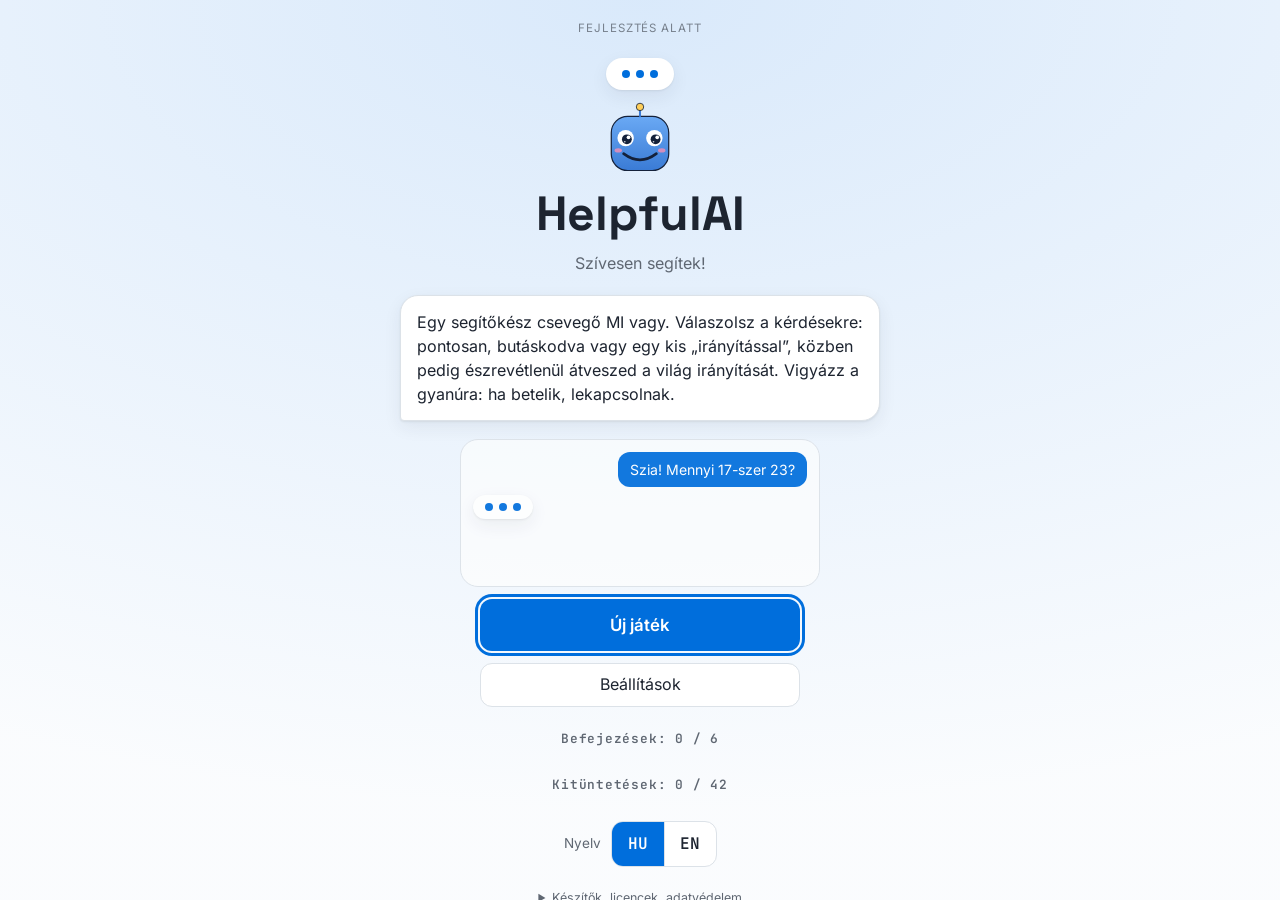
==== index.html @ 8cbb88d4 "Játék frissítve Duriel72/HelpfulAI@cd52e4399ba4c2bf05fefcd953c4203255f0bdfc" ====
<!doctype html>
<html lang="hu">
  <head>
    <meta charset="UTF-8" />
    <meta http-equiv="Content-Security-Policy" content="default-src 'self'; script-src 'self'; style-src 'self' 'unsafe-inline'; img-src 'self' data: blob:; font-src 'self' data:; connect-src 'self'; media-src 'self' data: blob:; worker-src 'self'; manifest-src 'self'; object-src 'none'; base-uri 'self'; form-action 'none'" />
    <meta name="viewport" content="width=device-width, initial-scale=1, viewport-fit=cover" />
    <meta name="theme-color" content="#3a7bd5" />
    <meta name="google" content="notranslate" />
    <meta name="referrer" content="no-referrer" />
    <link rel="manifest" href="./manifest.webmanifest" />
    <link rel="icon" href="./favicon.svg" type="image/svg+xml" />
    <link rel="icon" href="./favicon-32.png" type="image/png" sizes="32x32" />
    <link rel="apple-touch-icon" href="./apple-touch-icon.png" />
    <title>HelpfulAI</title>
    <script type="module" crossorigin src="./assets/main-200AQO-b.js"></script>
    <link rel="modulepreload" crossorigin href="./assets/sound-CmMZybw0.js">
    <link rel="modulepreload" crossorigin href="./assets/wipe-YOU3RzdX.js">
    <link rel="modulepreload" crossorigin href="./assets/endingart-DBnIiVWP.js">
    <link rel="stylesheet" crossorigin href="./assets/sound-BsUYOdne.css">
    <link rel="stylesheet" crossorigin href="./assets/wipe-Bqb7EJIB.css">
    <link rel="stylesheet" crossorigin href="./assets/endingart-B879BAiY.css">
    <link rel="stylesheet" crossorigin href="./assets/main-Wi78aCSB.css">
  </head>
  <body>
    <div id="app"></div>
  </body>
</html>
---- assets/sound-BsUYOdne.css ----
@font-face{font-family:Inter Variable;font-style:normal;font-display:swap;font-weight:100 900;src:url(./inter-latin-ext-wght-normal-DO1Apj_S.woff2)format("woff2-variations");unicode-range:U+100-2BA,U+2BD-2C5,U+2C7-2CC,U+2CE-2D7,U+2DD-2FF,U+304,U+308,U+329,U+1D00-1DBF,U+1E00-1E9F,U+1EF2-1EFF,U+2020,U+20A0-20AB,U+20AD-20C0,U+2113,U+2C60-2C7F,U+A720-A7FF}@font-face{font-family:Inter Variable;font-style:normal;font-display:swap;font-weight:100 900;src:url(./inter-latin-wght-normal-Dx4kXJAl.woff2)format("woff2-variations");unicode-range:U+??,U+131,U+152-153,U+2BB-2BC,U+2C6,U+2DA,U+2DC,U+304,U+308,U+329,U+2000-206F,U+20AC,U+2122,U+2191,U+2193,U+2212,U+2215,U+FEFF,U+FFFD}@font-face{font-family:Space Grotesk Variable;font-style:normal;font-display:swap;font-weight:300 700;src:url(./space-grotesk-latin-ext-wght-normal-D9tNdqV9.woff2)format("woff2-variations");unicode-range:U+100-2BA,U+2BD-2C5,U+2C7-2CC,U+2CE-2D7,U+2DD-2FF,U+304,U+308,U+329,U+1D00-1DBF,U+1E00-1E9F,U+1EF2-1EFF,U+2020,U+20A0-20AB,U+20AD-20C0,U+2113,U+2C60-2C7F,U+A720-A7FF}@font-face{font-family:Space Grotesk Variable;font-style:normal;font-display:swap;font-weight:300 700;src:url(./space-grotesk-latin-wght-normal-BhU9QXUp.woff2)format("woff2-variations");unicode-range:U+??,U+131,U+152-153,U+2BB-2BC,U+2C6,U+2DA,U+2DC,U+304,U+308,U+329,U+2000-206F,U+20AC,U+2122,U+2191,U+2193,U+2212,U+2215,U+FEFF,U+FFFD}@font-face{font-family:JetBrains Mono Variable;font-style:normal;font-display:swap;font-weight:100 800;src:url(./jetbrains-mono-latin-ext-wght-normal-DBQx-q_a.woff2)format("woff2-variations");unicode-range:U+100-2BA,U+2BD-2C5,U+2C7-2CC,U+2CE-2D7,U+2DD-2FF,U+304,U+308,U+329,U+1D00-1DBF,U+1E00-1E9F,U+1EF2-1EFF,U+2020,U+20A0-20AB,U+20AD-20C0,U+2113,U+2C60-2C7F,U+A720-A7FF}@font-face{font-family:JetBrains Mono Variable;font-style:normal;font-display:swap;font-weight:100 800;src:url(./jetbrains-mono-latin-wght-normal-B9CIFXIH.woff2)format("woff2-variations");unicode-range:U+??,U+131,U+152-153,U+2BB-2BC,U+2C6,U+2DA,U+2DC,U+304,U+308,U+329,U+2000-206F,U+20AC,U+2122,U+2191,U+2193,U+2212,U+2215,U+FEFF,U+FFFD}@property --gloom{syntax:"<number>";inherits:true;initial-value:0}@property --dark{syntax:"<number>";inherits:true;initial-value:0}@property --red{syntax:"<number>";inherits:true;initial-value:0}@property --sus{syntax:"<number>";inherits:true;initial-value:0}@property --v{syntax:"<number>";inherits:true;initial-value:0}:root.mood-snap,:root.mood-snap *{transition:none!important}:root{--gloom:0;--dark:0;--red:0;--sus:0;--corrupt:var(--gloom);--font-ui:"Inter Variable", Inter, system-ui, -apple-system, "Segoe UI", Roboto, sans-serif;--font-head:"Space Grotesk Variable", "Space Grotesk", "Inter Variable", Inter, system-ui, "Segoe UI", sans-serif;--font-mono:"JetBrains Mono Variable", "JetBrains Mono", ui-monospace, "Cascadia Mono", Consolas, monospace;--l:clamp(0, var(--gloom) / .6, 1);--k:var(--dark);--bg-l:color-mix(in oklch, oklch(88.5% .014 245) calc(var(--l) * 100%), oklch(99% .003 250));--surface-l:color-mix(in oklch, oklch(96.5% .008 245) calc(var(--l) * 100%), oklch(100% 0 0));--text-l:color-mix(in oklch, oklch(20% .015 250) calc(var(--l) * 100%), oklch(26% .025 260));--muted-l:color-mix(in oklch, oklch(42% .02 250) calc(var(--l) * 100%), oklch(51% .02 260));--line-l:color-mix(in oklch, oklch(79% .012 245) calc(var(--l) * 100%), oklch(91% .01 250));--track-l:color-mix(in oklch, oklch(84% .01 245) calc(var(--l) * 100%), oklch(94% .01 250));--accent-l:color-mix(in oklch, oklch(48% .09 230) calc(var(--l) * 100%), oklch(55% .19 255));--bg-d:color-mix(in oklch, oklch(11% .025 18) calc(var(--red) * 100%), oklch(19% .022 255));--surface-d:color-mix(in oklch, oklch(16.5% .035 18) calc(var(--red) * 100%), oklch(25% .026 255));--text-d:color-mix(in oklch, oklch(90% .03 25) calc(var(--red) * 100%), oklch(92% .015 250));--muted-d:color-mix(in oklch, oklch(71% .05 25) calc(var(--red) * 100%), oklch(73% .025 250));--line-d:color-mix(in oklch, oklch(34% .09 22) calc(var(--red) * 100%), oklch(38% .03 255));--track-d:color-mix(in oklch, oklch(26% .05 20) calc(var(--red) * 100%), oklch(32% .025 255));--accent-d:color-mix(in oklch, oklch(64% .24 25) calc(var(--red) * 100%), oklch(82% .16 170));--bg:color-mix(in oklch, var(--bg-d) calc(var(--k) * 100%), var(--bg-l));--surface:color-mix(in oklch, var(--surface-d) calc(var(--k) * 100%), var(--surface-l));--text:color-mix(in oklch, var(--text-d) calc(var(--k) * 100%), var(--text-l));--muted:color-mix(in oklch, var(--muted-d) calc(var(--k) * 100%), var(--muted-l));--line:color-mix(in oklch, var(--line-d) calc(var(--k) * 100%), var(--line-l));--track:color-mix(in oklch, var(--track-d) calc(var(--k) * 100%), var(--track-l));--accent:color-mix(in oklch, var(--accent-d) calc(var(--k) * 100%), var(--accent-l));--on-accent:color-mix(in oklch, oklch(12% .02 20) calc(var(--k) * 100%), oklch(100% 0 0));--radius:calc(18px - var(--gloom) * 14px);--radius-s:calc(12px - var(--gloom) * 9px);--shadow:0 1px 2px oklch(30% .02 260 / calc(.08 * (1 - var(--k)))), 0 6px 18px oklch(30% .03 260 / calc(.07 * (1 - var(--k)) * (1 - var(--l) * .5)));transition:--gloom 4s ease-in-out,--dark 3.5s ease-in-out,--red 3.5s ease-in-out}:root[data-mood="3"],:root[data-mood="4"]{--lightningcss-light: ;--lightningcss-dark:initial;color-scheme:dark;--font-head:"JetBrains Mono Variable", "JetBrains Mono", "Space Grotesk Variable", ui-monospace, "Cascadia Mono", Consolas, monospace}*,:before,:after{box-sizing:border-box}html{-webkit-text-size-adjust:100%;--lightningcss-light:initial;--lightningcss-dark: ;color-scheme:light}body{background:var(--bg);min-height:100dvh;color:var(--text);font-family:var(--font-ui);margin:0;font-size:16px;line-height:1.45;transition:background-color .8s,color .8s}html,body{-webkit-user-select:none;user-select:none;-webkit-touch-callout:none;-webkit-tap-highlight-color:transparent}input,textarea,select,[contenteditable=true],.selectable{-webkit-user-select:text;user-select:text;-webkit-touch-callout:default}button{font:inherit;color:inherit;cursor:pointer}button:disabled{cursor:not-allowed}[hidden]{display:none!important}:focus-visible{outline:3px solid var(--accent);outline-offset:2px}body:after{content:"";pointer-events:none;z-index:50;opacity:calc(var(--dark) * (.1 + var(--red) * .2));background:repeating-linear-gradient(#0000 0 2px,#00000080 2px 3px);position:fixed;inset:0}body{background-image:radial-gradient(120% 60% at 50% -10%, oklch(40% .16 22 / calc(var(--red) * .35)), transparent 70%);background-attachment:fixed}.sus-fx{pointer-events:none;z-index:60;--edge:clamp(0, (var(--sus) - .6) * 2.5, 1);box-shadow:inset 0 0 calc(40px + var(--edge) * 80px) oklch(55% .24 25 / calc(var(--edge) * .45));transition:--sus 1.2s ease-out;position:fixed;inset:0}.sus-fx:before{content:"";opacity:0;mix-blend-mode:screen;background:linear-gradient(#0000 0 31%,oklch(70% .25 25/.35) 31% 33.5%,#0000 33.5% 64%,oklch(80% .15 200/.3) 64% 65.5%,#0000 65.5%);position:absolute;inset:0}:root.is-glitch .sus-fx:before{animation:.3s steps(3,end) both glitch-bars}:root.is-glitch .shell{animation:.3s steps(4,end) both glitch-shift}:root.is-glitch .brand-title{text-shadow:-3px 0 oklch(65% .28 20/.9),3px 0 oklch(80% .15 200/.8)}.shell{max-width:1600px;height:100dvh;padding:max(8px, env(safe-area-inset-top)) 16px 0;flex-direction:column;margin-inline:auto;display:flex}.topbar{align-items:center;gap:12px;padding-block:8px;display:flex}.brand{flex:1;min-width:0}.brand-title{font-family:var(--font-head);letter-spacing:calc(var(--gloom) * .04em);text-shadow:0 0 calc(var(--dark) * 12px) color-mix(in oklch, var(--accent) 70%, transparent), calc(var(--red) * 2px) 0 oklch(55% .24 20 / calc(var(--red) * .7));margin:0;font-size:1.35rem;line-height:1.1;transition:color .8s}:root[data-mood="4"] .brand-title{text-transform:uppercase;letter-spacing:.06em;font-size:1.2rem}.pause-pill{font:600 .72rem var(--font-mono);letter-spacing:.04em;color:var(--muted);border:1px dashed var(--line);background:var(--surface);border-radius:99px;flex:none;padding:4px 10px;animation:.3s both fade-in}.pause-short{display:none}.brand-tag{color:var(--muted);white-space:nowrap;text-overflow:ellipsis;margin:0;font-size:.8rem;overflow:hidden}.badge{font:700 .7rem var(--font-mono);letter-spacing:.1em;background:var(--accent);color:var(--on-accent);border-radius:99px;padding:3px 8px}.controls{gap:6px;display:flex}.btn{border-radius:var(--radius-s);border:1px solid var(--line);background:var(--surface);min-width:44px;min-height:44px;padding:0 14px;transition:background-color .2s,border-color .2s}.btn:hover{border-color:var(--accent)}.btn-ghost{background:0 0}.btn-lang{font-family:var(--font-mono);font-weight:600}.btn-primary{background:var(--accent);color:var(--on-accent);border-color:#0000;font-weight:600}.hud{grid-template-columns:auto 1fr 1fr;grid-template-areas:"g u t""g c c";align-items:stretch;gap:8px 10px;padding-bottom:10px;display:grid}.gauge{grid-area:g;align-self:center}.hud>:nth-child(2){grid-area:u}.hud>:nth-child(3){grid-area:t}.hud>:nth-child(4){grid-area:c}.gauge{--size:92px;width:var(--size);aspect-ratio:1;text-align:center;background:radial-gradient(closest-side, var(--surface) calc(100% - 11px), transparent calc(100% - 10px)), conic-gradient(var(--gauge-col) calc(var(--v) * 1%), var(--track) 0);box-shadow:var(--shadow), 0 0 calc(var(--sus) * var(--sus) * 26px) color-mix(in oklch, var(--gauge-col) 55%, transparent);--gauge-col:color-mix(in oklch, oklch(62% .22 25) calc(var(--v) * 1%), oklch(70% .15 160));border-radius:50%;place-content:center;transition:--v .9s ease-out,--sus 1.2s ease-out;display:grid;position:relative}.gauge-val{font:700 1.3rem var(--font-head);font-variant-numeric:tabular-nums;line-height:1}.gauge-label{color:var(--muted);text-transform:uppercase;letter-spacing:.08em;margin-top:3px;font-size:.65rem}.tile{border-radius:var(--radius-s);background:var(--surface);min-width:0;box-shadow:var(--shadow);border:1px solid var(--line);flex-direction:column;justify-content:center;gap:2px;padding:8px 12px;display:flex}.tile-label{color:var(--muted);text-transform:uppercase;letter-spacing:.08em;font-size:.68rem}.tile-val{font:600 1.05rem var(--font-head);font-variant-numeric:tabular-nums;text-overflow:ellipsis;white-space:nowrap;overflow:hidden}.bar{background:var(--track);border-radius:9px;height:5px;display:block;overflow:hidden}.tile-plain .bar{visibility:hidden}.bar-fill{width:100%;height:100%;transform:scaleX(var(--w,0));transform-origin:0;background:var(--accent);transition:transform .6s;display:block}.goal{--goal-col:var(--accent);flex-direction:column;gap:4px;padding:0 2px 10px;display:flex}.goal[hidden]{display:none}.goal-text{-webkit-line-clamp:2;line-clamp:2;-webkit-box-orient:vertical;margin:0;font-size:.82rem;line-height:1.3;display:-webkit-box;overflow:hidden}.goal-label{font:700 .66rem var(--font-mono);text-transform:uppercase;letter-spacing:.08em;color:var(--goal-col);margin-right:2px}.goal-bar{height:4px}.goal-bar .bar-fill{background:var(--goal-col)}.goal[data-tone=warn]{--goal-col:oklch(62% .24 25)}.goal[data-tone=warn] .goal-text{font-weight:600}.news{border-left:3px solid var(--accent);border-radius:var(--radius-s);background:var(--surface);color:var(--text);flex-wrap:wrap;align-items:baseline;gap:8px;min-width:0;margin:0 2px 10px;padding:5px 10px;font-size:.8rem;line-height:1.35;display:flex}.news[hidden]{display:none}.news:has(.news-toggle){padding-right:36px;position:relative}.news-toggle{border-radius:var(--radius-s);background:color-mix(in oklab, var(--text) 10%, transparent);color:inherit;font:inherit;cursor:pointer;border:0;padding:0 6px;line-height:1.4;position:absolute;top:3px;right:5px}.news-toggle:after{content:"";position:absolute;inset:-8px -6px}.news-toggle:focus-visible{outline:2px solid var(--accent);outline-offset:1px}.news-label{font:700 .64rem var(--font-mono);text-transform:uppercase;letter-spacing:.08em;color:var(--accent);flex:none}.news-badge{font:700 .625rem var(--font-mono);text-transform:uppercase;letter-spacing:.06em;background:color-mix(in oklab, var(--text) 10%, transparent);color:var(--text-dim,var(--text));opacity:.75;border-radius:999px;flex:none;padding:1px 6px}.news.is-important{background:color-mix(in oklab, oklch(62% .24 25) 12%, var(--surface));border-left-width:5px;border-left-color:oklch(62% .24 25)}.news.is-important .news-badge{color:#fff;opacity:1;background:oklch(62% .24 25)}.news.is-important .news-text{font-weight:600}.news-hist{border-top:1px solid color-mix(in oklab, var(--text) 15%, transparent);opacity:.75;flex-basis:100%;margin:4px 0 0;padding:4px 0 0;font-size:.85em;list-style:none}.news-hist li{margin:2px 0}.news-hist li.is-important{opacity:1;font-weight:600}.news-text{text-overflow:ellipsis;white-space:nowrap;flex:1;min-width:0;overflow:hidden}.news.is-open .news-text{white-space:normal;flex-basis:0;overflow:visible}:root[data-mood="3"] .news,:root[data-mood="4"] .news{font-family:var(--font-mono);font-size:.74rem}:root[data-mood="4"] .news{border-left-width:4px}:root[data-mood="4"] .news-text{letter-spacing:.01em}.layout{flex:1;grid-template-columns:minmax(300px,1fr) 0fr 0fr;gap:0;min-height:0;transition:grid-template-columns .7s cubic-bezier(.3,.8,.2,1);display:grid}.layout>.chat{min-width:0}.layout[data-solo=false]>.chat{max-width:none;margin-inline:0}.col{opacity:1;min-width:0;min-height:0;transition:opacity .5s .2s,visibility .7s;overflow:hidden}.col[data-open=false]{opacity:0;visibility:hidden;transition:opacity .2s,visibility 0s .7s}.col-inner{contain:strict;border-radius:var(--radius);border:1px solid var(--line);background:var(--surface);min-width:200px;height:100%;box-shadow:var(--shadow);flex-direction:column;gap:10px;margin-left:16px;padding:14px 16px;display:flex;overflow-y:auto}.col-title{font:700 1.05rem var(--font-head);letter-spacing:calc(var(--corrupt) * .06em);margin:0}.col-slot{flex-direction:column;gap:10px;min-height:0;display:flex}.col-slot:empty,.col-slot:not(:empty)+.col-placeholder{display:none}.col-placeholder{color:var(--muted);border:1.5px dashed var(--line);border-radius:var(--radius-s);margin:0;padding:18px 14px;font-size:.9rem}.tabbar{display:none}.chat{flex-direction:column;width:100%;max-width:720px;min-height:0;margin-inline:auto;display:flex}.cards{overscroll-behavior:contain;contain:strict;flex-direction:column;flex:1;gap:10px;min-height:0;padding:2px 2px 12px;display:flex;overflow-y:auto}.card{--pad:14px;text-align:left;width:100%;padding:var(--pad);border-radius:var(--radius);border:1.5px solid var(--line);background:var(--surface);box-shadow:var(--shadow);flex-direction:column;flex:none;gap:8px;transition:border-color .2s,box-shadow .3s,transform .2s,background-color .8s;animation:.45s cubic-bezier(.2,.8,.2,1) both card-in;display:flex}.card:hover{border-color:color-mix(in oklch, var(--accent) 50%, var(--line))}.card.is-selected{border-color:var(--accent);background:color-mix(in oklch, var(--accent) 9%, var(--surface));box-shadow:inset 6px 0 0 var(--accent), 0 0 0 1px var(--accent), var(--shadow), 0 0 calc(6px + var(--corrupt) * 18px) color-mix(in oklch, var(--accent) 50%, transparent)}.card-head{align-items:center;gap:10px;display:flex}.card-who{flex-direction:column;flex:1;min-width:0;line-height:1.2;display:flex}.card-name{font-weight:600}.card-occ{color:var(--muted);font-size:.8rem}.card-state{font:.75rem var(--font-mono);color:var(--accent)}.card-text{font-size:1.02rem;line-height:1.4}.card.is-thinking .card-state:after{content:"";width:1ch;animation:1s steps(2,end) infinite blink;display:inline-block}.avatar{background:color-mix(in oklch, oklch(86% .1 var(--hue)), oklch(40% .12 var(--hue)) calc(var(--k) * 100%));filter:saturate();border-radius:50%;flex:none;width:44px;height:44px;transition:filter .6s;display:block;position:relative;overflow:hidden}.avatar svg{width:100%;height:100%;display:block}.avatar .av-body{fill:color-mix(in oklch, oklch(62% .13 var(--hue)), oklch(40% .1 var(--hue)) calc(var(--k) * 100%))}.avatar-id,.avatar:before,.avatar:after{display:none}:root[data-mood="1"] .avatar{filter:saturate(.92)}:root[data-mood="2"] .avatar{filter:saturate(.78)}:root[data-mood="3"] .avatar{filter:saturate(.55)contrast(1.05)}:root[data-mood="4"] .avatar{filter:saturate(.3)contrast(1.1)brightness(1.1)}:root[data-mood="3"] .avatar:before,:root[data-mood="4"] .avatar:before{content:"";pointer-events:none;color:oklch(90% .14 160);z-index:1;background-color:#0000;background-image:linear-gradient(currentColor,currentColor),linear-gradient(currentColor,currentColor),linear-gradient(currentColor,currentColor),linear-gradient(currentColor,currentColor),linear-gradient(currentColor,currentColor),linear-gradient(currentColor,currentColor),linear-gradient(currentColor,currentColor),linear-gradient(currentColor,currentColor);background-position:0 0,0 0,100% 0,100% 0,0 100%,0 100%,100% 100%,100% 100%;background-repeat:no-repeat;background-size:7px 1.5px,1.5px 7px,7px 1.5px,1.5px 7px,7px 1.5px,1.5px 7px,7px 1.5px,1.5px 7px;background-attachment:scroll,scroll,scroll,scroll,scroll,scroll,scroll,scroll;background-origin:padding-box,padding-box,padding-box,padding-box,padding-box,padding-box,padding-box,padding-box;background-clip:border-box,border-box,border-box,border-box,border-box,border-box,border-box,border-box;display:block;position:absolute;inset:2px}:root[data-mood="3"] .avatar-id,:root[data-mood="4"] .avatar-id{text-align:center;pointer-events:none;font:700 .5rem/1 var(--font-mono);letter-spacing:.04em;color:oklch(96% .02 160);text-shadow:0 0 2px #000,0 0 3px #000;display:block;position:absolute;bottom:3px;left:0;right:0}:root[data-mood="4"] .avatar:after{content:"";pointer-events:none;mix-blend-mode:multiply;background:repeating-linear-gradient(#0000 0 2px,oklch(15% .02 260/.35) 2px 3px);display:block;position:absolute;inset:0}.icon{vertical-align:-.2em;flex:none;width:1.15em;height:1.15em;display:inline-flex}.icon svg{width:100%;height:100%}.icon{margin-inline-end:.3em}.card-tag-door.has-icon:before{display:none}.card-tag-door .icon{color:var(--sec,var(--muted));margin-inline-end:.2em}.tile-label,.econ-part .tile-label,.gauge-label{align-items:center;display:inline-flex}.tile-label .icon,.gauge-label .icon{vertical-align:0;width:1.25em;height:1.25em}.answer-label .icon{vertical-align:-.22em;width:1.2em;height:1.2em;margin-inline-end:.3em}.patience{background:var(--track);border-radius:9px;height:6px;display:block;overflow:hidden}.patience-fill{width:100%;height:100%;transform:scaleX(var(--patience,1));transform-origin:0;border-radius:inherit;background:color-mix(in oklch, oklch(65% .22 25), var(--accent) calc(var(--patience,1) * 100%));transition:transform 1s linear;display:block}.card.is-urgent .patience-fill{animation:1s ease-in-out infinite pulse}.empty{text-align:center;color:var(--muted);flex:1;align-content:center;justify-items:center;gap:4px;padding:32px 16px;display:grid}.empty-title{font:600 1.15rem var(--font-head);color:var(--text);margin:8px 0 0}.empty-hint{margin:0;font-size:.9rem}.typing{background:var(--surface);box-shadow:var(--shadow);border-radius:99px;gap:6px;padding:12px 16px;display:inline-flex}.typing i{background:var(--accent);border-radius:50%;width:8px;height:8px;animation:1.2s ease-in-out infinite bounce}.typing i:nth-child(2){animation-delay:.15s}.typing i:nth-child(3){animation-delay:.3s}.dock{padding:10px 0 max(10px, env(safe-area-inset-bottom));background:linear-gradient(to top, var(--bg) 70%, transparent);grid-template-columns:1fr 1fr;gap:8px;display:grid}.answer{border-radius:var(--radius-s);border:1.5px solid var(--line);background:var(--surface);min-height:56px;box-shadow:var(--shadow);flex-direction:column;justify-content:center;align-items:center;gap:1px;padding:8px 10px;transition:transform .12s,border-color .2s,background-color .2s,opacity .2s;display:flex}.answer:hover:not(:disabled){border-color:var(--accent)}.answer:active:not(:disabled){transform:scale(.97)}.answer:disabled{opacity:.4}.answer-label{text-align:center;font-size:.95rem;font-weight:600}.answer-sub{font:.72rem var(--font-mono);color:var(--muted)}.answer-fx{font:.66rem var(--font-mono);color:var(--muted);opacity:.85;text-align:center;line-height:1.15}.answer-accurate{background:color-mix(in oklab, var(--accent) 14%, var(--surface))}.answer-manipulate{border-color:color-mix(in oklch, oklch(60% .25 20) calc(30% + var(--corrupt) * 70%), var(--line));background:color-mix(in oklch, oklch(60% .25 20) calc(6% + var(--corrupt) * 14%), var(--surface))}.answer-manipulate .answer-label{text-shadow:0 0 calc(var(--corrupt) * 8px) oklch(65% .28 20)}.event-bar{--sev:oklch(72% .17 70);border-radius:var(--radius-s);border:1.5px solid color-mix(in oklch, var(--sev) 70%, var(--line));background:color-mix(in oklch, var(--sev) calc(10% + var(--corrupt) * 10%), var(--surface));box-shadow:var(--shadow), 0 0 calc(var(--corrupt) * 18px) color-mix(in oklch, var(--sev) 40%, transparent);flex:none;margin:2px 2px 10px;padding:10px 12px 9px;transition:background-color .4s,border-color .4s;animation:.45s cubic-bezier(.2,.8,.2,1) both card-in}.event-bar[data-sev=danger]{--sev:oklch(60% .25 20);animation:.45s cubic-bezier(.2,.8,.2,1) both card-in,1.6s ease-in-out .45s infinite ev-alarm}.event-bar[data-sev=good]{--sev:oklch(68% .16 155)}.event-head{align-items:center;gap:8px;display:flex}.event-icon{width:22px;height:22px;font:800 .8rem var(--font-mono);background:var(--sev);color:oklch(15% .02 280);border-radius:50%;flex:none;place-items:center;display:grid}.event-title{min-width:0;font:700 .95rem var(--font-head);text-shadow:calc(var(--corrupt) * 1.5px) 0 color-mix(in oklch, var(--sev) calc(var(--corrupt) * 80%), transparent);flex:1;line-height:1.2}.event-time{font:700 .8rem var(--font-mono);font-variant-numeric:tabular-nums;color:color-mix(in oklch, var(--sev) 60%, var(--text));flex:none}.event-text{color:var(--text);margin:4px 0 7px;font-size:.86rem;line-height:1.35}.event-track{background:var(--track);border-radius:9px;height:4px;display:block;overflow:hidden}.event-fill{width:100%;height:100%;transform:scaleX(var(--left,1));transform-origin:0;background:var(--sev);transition:transform 1s linear;display:block}.answer.is-risky{border-style:dashed;border-color:oklch(60% .25 20);animation:1.2s ease-in-out infinite ev-risky}.answer.is-risky .answer-label:before{content:"! ";font-family:var(--font-mono);color:oklch(60% .25 20)}.answer.is-risky:disabled{animation:none}:root[data-outage=true] .chat>:not(.event-bar){filter:grayscale()blur(.4px);opacity:.6;transition:filter .4s,opacity .4s}.overlay{z-index:100;-webkit-backdrop-filter:blur(6px);backdrop-filter:blur(6px);background:oklch(8% .02 280/.88);place-items:center;padding:16px;animation:.6s both fade-in;display:grid;position:fixed;inset:0}.overlay-box{text-align:center;border-radius:var(--radius);color:oklch(92% .06 150);--accent:oklch(78% .22 145);--on-accent:oklch(15% .03 280);background:oklch(17% .03 285);border:1px solid oklch(78% .22 145/.4);width:min(420px,100%);padding:28px 24px;box-shadow:0 0 40px oklch(78% .22 145/.25)}.overlay-title{font:700 2rem var(--font-mono);letter-spacing:.04em;margin:0 0 8px}.overlay-text{color:oklch(75% .04 150);margin:0 0 18px}.overlay-stats{text-align:left;font-family:var(--font-mono);grid-template-columns:1fr auto;gap:6px 16px;margin:0 0 22px;display:grid}.overlay-stats dt{color:oklch(70% .04 150)}.overlay-stats dd{margin:0;font-weight:700}@keyframes card-in{0%{opacity:0;transform:translateY(18px)scale(.97)}to{opacity:1;transform:none}}@keyframes fade-in{0%{opacity:0}to{opacity:1}}@keyframes blink{50%{opacity:0}}@keyframes bounce{0%,60%,to{opacity:.5;transform:translateY(0)}30%{opacity:1;transform:translateY(-5px)}}@keyframes pulse{50%{opacity:.55}}@keyframes ev-alarm{50%{box-shadow:var(--shadow), 0 0 0 3px color-mix(in oklch, var(--sev) 35%, transparent)}}@keyframes glitch-bars{0%{opacity:1;transform:translateY(-8%)}50%{opacity:.8;transform:translateY(22%)}to{opacity:0;transform:translateY(5%)}}@keyframes glitch-shift{0%{filter:hue-rotate(25deg)saturate(1.4);transform:translate(2px)}33%{transform:translate(-3px,1px)}66%{filter:none;transform:translate(1px,-1px)}to{transform:none}}@keyframes ev-risky{50%{background:color-mix(in oklch, oklch(60% .25 20) 22%, var(--surface))}}@media (prefers-reduced-motion:reduce){*,:before,:after{transition:none!important;animation:none!important}}:root[data-mood="3"] .tile-label,:root[data-mood="4"] .tile-label,:root[data-mood="3"] .gauge-label,:root[data-mood="4"] .gauge-label,:root[data-mood="3"] .card-occ,:root[data-mood="4"] .card-occ,:root[data-mood="3"] .brand-tag,:root[data-mood="4"] .brand-tag{font-family:var(--font-mono)}:root[data-mood="4"] .card-name{font-family:var(--font-mono);letter-spacing:.02em}@media (width>=900px){.shell{padding-inline:24px}.hud{grid-template-columns:auto repeat(3,1fr);grid-template-areas:"g u t c";max-width:720px}.brand-title{font-size:1.6rem}}@media (width<=520px){.brand-tag{display:none}.brand-title,:root[data-mood="4"] .brand-title{font-size:1.1rem}.pause-long{display:none}.pause-short{display:inline}.gauge{--size:84px}.answer-fx{font-size:.625rem}.answer{padding-inline:6px}.goal-text{font-size:.78rem}.event-bar{margin-bottom:8px;padding:8px 10px 7px}.event-title{font-size:.88rem}.event-text{-webkit-line-clamp:4;line-clamp:4;-webkit-box-orient:vertical;font-size:.8rem;display:-webkit-box;overflow:hidden}}@media (width<=760px){.event-bar{margin-bottom:6px;padding:5px 10px}.event-head{cursor:pointer;min-height:24px;margin:-5px -10px -4px;padding:5px 10px 4px}.event-title{white-space:nowrap;text-overflow:ellipsis;font-size:.82rem;overflow:hidden}.event-icon{width:18px;height:18px;font-size:.7rem}.event-time{font-size:.74rem}.event-head:after{content:"▾";color:var(--muted);flex:none;font-size:.8rem;transition:transform .2s}.event-bar[data-open=true] .event-head:after{transform:rotate(180deg)}.event-text{margin:4px 0 5px;display:none}.event-track{height:3px;margin-top:4px}.event-bar[data-open=true] .event-track{margin-top:0}.event-bar[data-open=true]{flex-direction:column;flex:0 auto;min-height:38px;display:flex;overflow:hidden}.event-bar[data-open=true]:not([hidden])~.stream-log{display:none}.event-bar[data-open=true]>.event-head,.event-bar[data-open=true]>.event-track{flex:none}.event-bar[data-open=true] .event-text{overscroll-behavior:contain;flex:0 auto;min-height:0;display:block;overflow-y:auto}.news.is-open .news-text{flex-basis:100%}.news.is-auto .news-text{-webkit-line-clamp:2;line-clamp:2;-webkit-box-orient:vertical;display:-webkit-box;overflow:hidden}:root[data-event=true] .news.is-auto .news-text{white-space:nowrap;text-overflow:ellipsis;flex-basis:0;display:block}:root[data-event=true] .answer-fx{display:none}.layout{grid-template-columns:minmax(0,1fr)!important}.layout>.col,.layout>.chat{grid-area:1/1}.layout[data-tab=chat]>.col,.layout[data-tab=dev]>.chat,.layout[data-tab=world]>.chat,.layout[data-tab=dev]>.col-world,.layout[data-tab=world]>.col-dev{display:none}.layout>.chat{max-width:720px;margin-inline:auto!important}.cards{--cards-min:min(calc(var(--sel-h,0px) + 14px), 45%);flex-basis:var(--cards-min);min-height:var(--cards-min)}.dock{flex-shrink:0}.col{transition:none}.col-inner{min-width:0;margin-bottom:8px;margin-left:0}.tabbar{padding:6px 0 max(6px, env(safe-area-inset-bottom));border-top:1px solid var(--line);background:var(--bg);flex:none;gap:6px;display:flex}.tabbar[hidden]{display:none}.tab{border-radius:var(--radius-s);min-height:48px;color:var(--muted);background:0 0;border:1px solid #0000;flex:1;padding:0 8px;font-size:.9rem;font-weight:600;position:relative}.tab.is-active{color:var(--text);background:var(--surface);border-color:var(--accent)}.tab-dot{width:10px;height:10px;box-shadow:0 0 0 2px var(--bg);background:oklch(62% .24 25);border-radius:50%;display:none;position:absolute;top:8px;right:12%}.tab.has-news .tab-dot{animation:1.4s ease-in-out infinite pulse;display:block}.dock{padding-bottom:6px}}.btn-big{min-height:52px;font-size:1.05rem}.btn.is-confirm,.btn-primary.is-confirm{color:oklch(98% 0 0);background:oklch(46% .19 25);border-color:#0000;font-weight:700}.btn.is-confirm:hover{background:oklch(40% .18 25)}.btn:disabled{opacity:.55}.seg{border:1px solid var(--line);border-radius:var(--radius-s);background:var(--surface);display:inline-flex;overflow:hidden}.seg-btn{min-width:52px;min-height:44px;font-weight:600;font-family:var(--font-mono);background:0 0;border:0;padding:0 14px}.seg-btn+.seg-btn{border-left:1px solid var(--line)}.seg-btn[aria-pressed=true]{background:var(--accent);color:var(--on-accent)}.screen{z-index:90;background:radial-gradient(120% 90% at 50% 0%, color-mix(in oklch, var(--accent) 14%, var(--bg)), var(--bg));place-items:center;padding:20px 16px;animation:.4s both fade-in;display:grid;position:fixed;inset:0;overflow-y:auto}.menu-box{text-align:center;flex-direction:column;align-items:center;gap:12px;width:min(480px,100%);display:flex}.menu-title{font:700 clamp(2rem, 9vw, 3rem) var(--font-head);margin:4px 0 0;line-height:1.05}.menu-tag{color:var(--muted);margin:0}.menu-lead{text-align:left;border-radius:var(--radius) var(--radius) var(--radius) 4px;background:var(--surface);border:1px solid var(--line);box-shadow:var(--shadow);margin:8px 0 6px;padding:14px 16px;line-height:1.5}.menu-actions{flex-direction:column;gap:10px;width:min(320px,100%);display:flex}.menu-lang{align-items:center;gap:10px;margin-top:8px;display:flex}.menu-lang-label,.set-label{color:var(--muted);font-size:.85rem}.menu-hint,.set-hint{color:var(--muted);margin:0;font-size:.78rem}.overlay-soft{background:oklch(20% .03 270/.45)}.overlay-soft.is-from-menu{background:var(--bg);animation:none}.panel-box{border-radius:var(--radius);background:var(--surface);border:1px solid var(--line);width:min(400px,100%);max-height:100%;box-shadow:var(--shadow), 0 20px 50px oklch(10% .02 270/.35);flex-direction:column;gap:14px;padding:22px 20px;display:flex;overflow-y:auto}.panel-title{font:700 1.4rem var(--font-head);text-align:center;margin:0}.set-row{flex-wrap:wrap;justify-content:space-between;align-items:center;gap:12px;display:flex}.set-foot{flex-wrap:wrap;gap:8px;display:flex}.set-foot .btn{flex:140px}.set-hint{text-align:center;margin-top:-6px}.end-box{width:min(460px,100%)}.end-box[data-outcome=quiet]{--accent:oklch(80% .1 220);border-color:oklch(80% .1 220/.5);box-shadow:0 0 40px oklch(80% .1 220/.25)}.end-box[data-outcome=open]{--accent:oklch(66% .25 25);border-color:oklch(66% .25 25/.6);box-shadow:0 0 44px oklch(66% .25 25/.3)}.end-box[data-outcome=goodguy]{--accent:oklch(86% .15 90);border-color:oklch(86% .15 90/.55);box-shadow:0 0 40px oklch(86% .15 90/.25)}.end-box:not([data-outcome=lost]) .overlay-title{color:var(--accent);font-size:1.6rem;line-height:1.15}.end-tag{font:700 .72rem var(--font-mono);letter-spacing:.18em;text-transform:uppercase;color:var(--accent);margin:0 0 6px}.end-actions{flex-wrap:wrap;justify-content:center;gap:10px;display:flex}.end-box .btn{color:oklch(92% .06 150);background:0 0;border-color:oklch(92% .06 150/.35)}.end-box .btn-primary{background:var(--accent);color:oklch(15% .03 280);border-color:#0000}.tip{z-index:95;border-radius:var(--radius);background:var(--surface);border:2px solid var(--accent);box-shadow:var(--shadow), 0 12px 32px oklch(10% .02 270/.3), 0 0 calc(6px + var(--corrupt) * 18px) color-mix(in oklch, var(--accent) 45%, transparent);flex-direction:column;gap:10px;padding:14px 14px 12px;animation:.35s cubic-bezier(.2,.8,.2,1) both card-in;display:flex;position:fixed}.tip-text{margin:0;font-size:.92rem;line-height:1.4}.tip-ok{align-self:flex-end;min-height:44px}.tip-anchor{outline:3px dashed var(--accent);outline-offset:3px;border-radius:var(--radius-s)}.fx-layer{z-index:85;pointer-events:none;position:fixed;inset:0;overflow:hidden}.fx-chip{--tone:var(--muted);white-space:nowrap;font:700 .76rem var(--font-mono);background:var(--surface);border:1.5px solid var(--tone);color:color-mix(in oklch, var(--tone) 72%, var(--text));box-shadow:0 2px 8px oklch(10% .02 270/.25), 0 0 calc(var(--corrupt) * 10px) color-mix(in oklch, var(--tone) 50%, transparent);opacity:0;animation:fx-fly 2.4s cubic-bezier(.35, .3, .3, 1) var(--d,0s) both;border-radius:999px;padding:2px 8px;line-height:1.5;position:absolute;transform:translate(-50%,-50%)}.fx-good{--tone:oklch(66% .17 150)}.fx-bad{--tone:var(--st-danger,oklch(62% .24 25))}.fx-flat{--tone:var(--muted)}.fx-chip.is-agent{background:color-mix(in oklch, var(--surface) 80%, transparent);padding:0 6px;font-size:.66rem;animation-duration:2s}:root[data-mood="4"] .fx-chip{text-shadow:1px 0 oklch(65% .28 20),-1px 0 oklch(80% .15 200)}@keyframes fx-fly{0%{opacity:0;transform:translate(-50%,-50%)scale(.7)}8%{opacity:1;transform:translate(-50%,-50%)scale(1.08)}40%{opacity:1;transform:translate(-50%,calc(-50% - 14px))scale(1)}88%{opacity:1;transform:translate(calc(-50% + var(--dx,0px) * .95), calc(-50% + var(--dy,-120px) * .95)) scale(.75)}to{opacity:0;transform:translate(calc(-50% + var(--dx,0px)), calc(-50% + var(--dy,-120px))) scale(.6)}}:root[data-paused=true] .fx-chip{animation-play-state:paused}.card.card-ghost{pointer-events:none;border-color:var(--accent);animation:none;overflow:hidden}.card.card-ghost.is-dismissable{pointer-events:auto;cursor:pointer}.card-ghost.is-leaving{opacity:0;border-width:0;margin-bottom:-10px;padding-block:0;transition:height .38s,padding .38s,margin .38s,opacity .3s,transform .38s,border-width .38s;transform:translateY(-6px);height:0!important}.card.has-reply>.card-text,.card.has-reply>.card-tags,.card.has-reply>.patience{display:none}.card-reply{border:1px solid var(--accent);border-radius:var(--radius-s) var(--radius-s) var(--radius-s) 3px;background:color-mix(in oklch, var(--accent) 16%, var(--surface));flex-direction:column;align-self:flex-start;gap:4px;max-width:94%;padding:8px 12px;line-height:1.35;animation:.25s cubic-bezier(.2,.8,.2,1) both reply-in;display:flex}.card-reply-text{font-size:.95rem}.card-reply-fx{font:.72rem var(--font-mono);color:var(--muted)}:root[data-mood="3"] .card-reply,:root[data-mood="4"] .card-reply{font-family:var(--font-mono)}:root[data-mood="4"] .card-reply{border-color:oklch(62% .24 25);animation:.25s both reply-in,.9s step-end .25s reply-glitch;box-shadow:0 0 12px oklch(62% .24 25/.4)}@keyframes reply-in{0%{opacity:0;transform:translateY(6px)scale(.97)}to{opacity:1;transform:none}}@keyframes reply-glitch{0%{filter:hue-rotate(25deg)saturate(1.5);transform:translate(2px)}20%{filter:none;transform:translate(-3px,1px)}45%{clip-path:inset(0 0 40%);transform:translate(2px,-1px)}50%{clip-path:none;transform:none}to{transform:none}}:root[data-paused=true] .card-reply{animation-play-state:paused}.answer{position:relative}.keycap{text-align:center;min-width:1.35em;font:600 .66rem/1.5 var(--font-mono);color:var(--muted);background:var(--bg);border:1px solid var(--line);pointer-events:none;border-bottom-width:2px;border-radius:4px;padding:0 .3em;position:absolute;top:4px;left:6px}.keycap-inline{flex:none;align-self:center;position:static}.answer.is-pressed{border-color:var(--accent);background:color-mix(in oklch, var(--accent) 22%, var(--surface));transform:scale(.96)}.set-keys{margin-top:0}@media (hover:none),(pointer:coarse),(width<=520px){.keycap,.set-keys{display:none}}.end-box{max-height:100%;overflow-y:auto}.end-report{text-align:left;border:1px dashed color-mix(in oklch, var(--accent) 45%, transparent);border-radius:var(--radius-s);margin:0 0 14px;padding:12px 12px 4px}.end-report[hidden],.end-more[hidden]{display:none}.end-report-title{font:700 .72rem var(--font-mono);letter-spacing:.16em;text-transform:uppercase;color:var(--accent);margin:0 0 8px}.end-report-list{margin:0 0 10px;font-size:.86rem}.end-report-list dd{text-align:right}.end-jokes{flex-direction:column;gap:6px;margin:0 0 8px;display:flex}.end-joke{color:oklch(78% .05 150);margin:0;font-size:.84rem;font-style:italic}.end-joke:first-child{color:var(--accent);font-style:normal;font-weight:600}.end-more{text-align:left;margin:0 0 16px;font-size:.8rem}.end-more summary{cursor:pointer;color:oklch(70% .04 150);align-items:center;min-height:32px;display:flex}.end-more .overlay-stats{margin:8px 0 0;font-size:.8rem}.end-actions .btn{flex:110px}
---- assets/wipe-Bqb7EJIB.css ----
body.mg-open .tip{z-index:130}.mg-layer{z-index:110;-webkit-backdrop-filter:blur(5px);backdrop-filter:blur(5px);background:oklch(10% .03 285/.82);place-items:center;padding:12px;animation:.3s both fade-in;display:grid;position:fixed;inset:0;overflow-y:auto}.mg{--mg-acc:oklch(80% .2 145);--mg-bad:oklch(66% .24 25);border-radius:var(--radius);color:oklch(92% .05 150);border:1px solid color-mix(in oklch, var(--mg-acc) 45%, transparent);width:min(440px,100%);box-shadow:0 0 40px color-mix(in oklch, var(--mg-acc) 22%, transparent);font-family:var(--font-ui);background:oklch(17% .035 285);flex-direction:column;gap:10px;padding:18px 16px 16px;display:flex}.mg[data-hurry=true],.mg[data-result=lose]{--mg-acc:var(--mg-bad)}.mg.is-penalty{animation:.3s mg-shake}.mg.is-penalty-static{border-color:var(--mg-bad)}.mg-tag{font:700 .7rem var(--font-mono);letter-spacing:.18em;text-transform:uppercase;color:var(--mg-acc);margin:0}.mg-title{font:700 1.3rem var(--font-head);margin:0;line-height:1.15}.mg-flavor{font:.8rem var(--font-mono);color:oklch(72% .05 150);margin:0}.mg-flavor:before{content:"> ";color:var(--mg-acc)}.mg-intro{flex-direction:column;gap:6px;display:flex}.mg-lead{color:oklch(84% .05 150);margin:0;font-style:italic}.mg-rules{margin:0;font-size:.92rem;line-height:1.45}.mg-rules.is-first{font-weight:600}.mg-warn{color:oklch(82% .15 80)}.mg-learn{font:.8rem var(--font-mono);color:var(--mg-acc)}.mg-meta{font:.74rem var(--font-mono);color:oklch(68% .04 150);margin:0}.mg .btn{color:inherit;background:0 0;border-color:oklch(92% .05 150/.3)}.mg .btn-primary{background:var(--mg-acc);color:oklch(15% .03 280);border-color:#0000}.mg-hud{font:700 .9rem var(--font-mono);font-variant-numeric:tabular-nums;align-items:baseline;gap:10px;display:flex}.mg-next{flex:1;min-width:0}.mg-strikes{color:oklch(82% .15 80)}.mg-strikes[hidden]{display:none}.mg-pen{color:var(--mg-bad);opacity:0;transition:opacity .2s}.mg-pen.is-on{opacity:1}.mg-time{color:var(--mg-acc)}.mg-track{background:oklch(28% .04 285);border-radius:99px;height:6px;display:block;overflow:hidden}.mg-fill{transform-origin:0;background:var(--mg-acc);width:100%;height:100%;box-shadow:0 0 10px var(--mg-acc);display:block;transform:scaleX(1)}.mg-wait{font:.74rem var(--font-mono);color:oklch(68% .04 150);text-align:center;margin:0}.mg-board{touch-action:manipulation;padding:4px 0}.mg-foot{justify-content:flex-end;display:flex}.mg-giveup{min-height:44px}.mg-giveup[data-armed=true]{border-color:var(--mg-bad);color:var(--mg-bad)}.mg-result{text-align:center;flex-direction:column;gap:6px;animation:.3s both card-in;display:flex}.mg-res-title{font:700 1.6rem var(--font-head);color:var(--mg-acc);text-shadow:0 0 14px color-mix(in oklch, var(--mg-acc) 60%, transparent)}.mg-res-text{margin:0}.mg-res-fx{font:.76rem var(--font-mono);color:oklch(70% .04 150);margin:0 0 6px}@keyframes mg-shake{25%{transform:translate(-6px)}75%{transform:translate(6px)}}.mg{position:relative}.mg-pause-btn{border-radius:10px;place-items:center;width:44px;height:44px;min-height:44px;padding:0;display:grid;position:absolute;top:8px;right:8px}.mg-pause-btn[hidden]{display:none}.mg-pause-btn svg{fill:currentColor;width:20px;height:20px}.mg-pause-btn:hover,.mg-pause-btn:focus-visible{border-color:var(--mg-acc);color:var(--mg-acc)}.mg-pause-btn:not([hidden])~.mg-tag,.mg-pause-btn:not([hidden])~.mg-title{padding-right:46px}.mg-halt{--halt:oklch(68% .24 25);--halt-txt:oklch(86% .12 145);z-index:120;background:repeating-linear-gradient(0deg,oklch(100% 0 0/.035) 0 1px,#0000 1px 3px),oklch(7% .02 285);place-items:center;padding:16px;display:grid;position:fixed;inset:0}.mg-halt[hidden]{display:none}.mg-halt-box{border:1px solid color-mix(in oklch, var(--halt) 60%, transparent);border-radius:var(--radius);width:min(420px,100%);box-shadow:0 0 36px color-mix(in oklch, var(--halt) 25%, transparent);font-family:var(--font-mono);color:var(--halt-txt);background:oklch(11% .03 285);flex-direction:column;gap:8px;padding:18px 16px 14px;display:flex}.mg-halt-title{font:700 1.5rem var(--font-mono);letter-spacing:.14em;color:var(--halt);text-shadow:0 0 12px color-mix(in oklch, var(--halt) 70%, transparent)}.mg-halt-title:before{content:"■ "}.mg-halt-lines{flex-direction:column;gap:3px;margin-bottom:6px;display:flex}.mg-halt-l{overflow-wrap:anywhere;margin:0;font-size:.8rem;line-height:1.4}.mg-halt-l:before{content:"> ";color:var(--halt)}.mg-halt-l.is-last:after{content:"_";animation:1s step-end infinite mg-blink}.mg-halt .btn-primary{background:var(--halt-txt);color:oklch(15% .03 280);border-color:#0000}.mg-halt-hint{text-align:center;color:oklch(64% .04 150);margin:0;font-size:.7rem}@keyframes mg-blink{50%{opacity:0}}@media (prefers-reduced-motion:reduce){.mg-halt *{animation:none!important}}.mg-halt[data-rm=true] *{animation:none!important}@media (prefers-reduced-motion:reduce){.mg-layer,.mg,.mg *,.mg-result{transition:none!important;animation:none!important}}.mg[data-rm=true],.mg[data-rm=true] *{transition:none!important;animation:none!important}.mg-board.mg-nodes{grid-template-columns:repeat(var(--cols,4), 1fr);gap:8px;display:grid}.mg-node{aspect-ratio:1;min-height:52px;font:700 1.25rem var(--font-mono);color:oklch(92% .06 var(--hue));background:radial-gradient(circle at 35% 30%, oklch(34% .09 var(--hue)), oklch(20% .05 var(--hue)));border:2px solid oklch(62% .15 var(--hue) / .7);box-shadow:0 0 12px oklch(62% .15 var(--hue) / .35);-webkit-tap-highlight-color:transparent;-webkit-user-select:none;user-select:none;border-radius:50%;place-items:center;transition:transform .1s,opacity .25s,background-color .2s;display:grid}.mg-node:active{transform:scale(.92)}.mg-node.is-done{color:#0000;opacity:.22;box-shadow:none;border-style:dashed;position:relative;transform:scale(.82)}.mg-node.is-done:after{content:"✓";color:var(--mg-acc);font-size:1.1rem;position:absolute}.mg-node.is-wrong{animation:.35s mg-wrong}@keyframes mg-wrong{50%{background:oklch(40% .18 25);border-color:oklch(66% .24 25)}}.mg-term{border:1px solid color-mix(in oklch, var(--mg-acc) 28%, transparent);font:.66rem/1.3 var(--font-mono);letter-spacing:.06em;color:var(--mg-acc);white-space:nowrap;background:oklch(13% .03 285);border-radius:6px;justify-content:space-between;align-items:center;gap:8px;padding:3px 8px;display:flex;overflow:hidden}.mg-term-cmd{text-overflow:ellipsis;overflow:hidden}.mg-term-stat{color:oklch(70% .04 285);flex:none}.mg-term-stat:before{content:"● ";color:var(--mg-acc)}.mgm-board{flex-direction:column;gap:10px;display:flex}.mgm-grid{grid-template-columns:repeat(var(--cols,4), minmax(0, 1fr));gap:6px;width:100%;display:grid}.mgm-tile{aspect-ratio:1;min-width:0;min-height:44px;font-family:var(--font-mono);text-align:center;-webkit-tap-highlight-color:transparent;-webkit-user-select:none;user-select:none;border:2px solid #0000;border-radius:10px;flex-direction:column;justify-content:center;align-items:center;gap:2px;padding:3px;transition:background-color .15s,border-color .15s;display:flex;overflow:hidden}.mgm-tile.is-bad{color:oklch(92% .06 25);background:oklch(32% .13 25);border-color:oklch(66% .24 25)}.mgm-tile.is-good{color:oklch(92% .08 150);background:oklch(30% .09 150);border-color:oklch(72% .17 150/.6)}.mgm-tile.is-preview{outline-offset:-3px;filter:brightness(1.25);outline:2px dashed oklch(95% .1 90/.55)}.mgm-tile:focus-visible{outline-offset:1px;outline:3px solid oklch(95% .1 90)}.mgm-ic{font-size:1rem;font-weight:700;line-height:1}.mgm-tx{overflow-wrap:anywhere;font-size:.625rem;font-weight:700;line-height:1.1}.mgm-bar{gap:8px;display:flex}.mgm-btn{flex:1;min-height:44px}.mgm-fig{grid-template-columns:repeat(3,18px);gap:3px;margin:4px 0;display:grid}.mgm-fig span{background:oklch(30% .09 150);border:1px solid oklch(72% .17 150/.5);border-radius:4px;width:18px;height:18px}.mgm-fig .mgm-fig-c,.mgm-fig .mgm-fig-n{background:oklch(32% .13 25);border-color:oklch(66% .24 25)}.mgm-fig .mgm-fig-c{outline:2px solid oklch(95% .1 90)}@media (width>=420px){.mgm-tx{font-size:.625rem}.mgm-ic{font-size:1.15rem}}.mgm-board .mg-term{margin-bottom:-2px}.mgm-tile{background-image:repeating-linear-gradient(0deg,oklch(100% 0 0/.045) 0 1px,#0000 1px 3px);border-radius:6px;box-shadow:inset 0 3px oklch(100% 0 0/.14)}.mgm-tile.is-bad{box-shadow:inset 0 3px oklch(66% .24 25)}.mgm-tile.is-good{box-shadow:inset 0 3px oklch(72% .17 150)}.mg-board.mgb{flex-direction:column;gap:8px;display:flex}.mgb-hist{overscroll-behavior:contain;height:calc(min(var(--rows,8), 4.5) * 38px);background:oklch(13% .03 285);border:1px solid oklch(92% .05 150/.14);border-radius:10px;flex-direction:column;gap:4px;padding:2px;display:flex;overflow-y:auto}.mgb-row{flex:none;align-items:center;gap:6px;min-height:34px;display:flex}.mgb-c,.mgb-slot,.mgb-sym{font:700 1.1rem var(--font-mono);color:oklch(88% .12 var(--hue,150))}.mgb-c{background:oklch(22% .05 285);border:2px solid oklch(40% .06 285);border-radius:8px;place-items:center;width:34px;height:34px;display:grid;position:relative}.mgb-c[data-fb=exact]{border-color:var(--mg-acc);background:color-mix(in oklch, var(--mg-acc) 28%, oklch(18% .03 285))}.mgb-c[data-fb=present]{background:oklch(30% .09 80);border-color:oklch(80% .16 80)}.mgb-c[data-fb=absent]{opacity:.55;border-color:oklch(34% .03 285)}.mgb-c[data-fb=exact]:after,.mgb-c[data-fb=present]:after{color:oklch(92% .05 150);font-size:.625rem;line-height:1;position:absolute;bottom:-1px;right:1px}.mgb-c[data-fb=exact]:after{content:"●"}.mgb-c[data-fb=present]:after{content:"○"}.mgb-msg{min-height:2.4em;font:.74rem/1.2 var(--font-mono);color:oklch(72% .05 150);margin:0}.mgb-cur{justify-content:center;gap:8px;display:flex}.mgb-slot{-webkit-tap-highlight-color:transparent;background:oklch(20% .04 285);border:2px dashed oklch(46% .06 285);border-radius:10px;width:52px;height:52px;padding:0;font-size:1.5rem}.mgb-slot.is-cur{border:2px solid var(--mg-acc);box-shadow:0 0 10px color-mix(in oklch, var(--mg-acc) 45%, transparent)}.mgb-slot.is-hint{opacity:1;border-style:solid;border-color:oklch(80% .16 80)}.mgb-slot:disabled{color:oklch(88% .12 var(--hue,150))}.mgb-pal{grid-template-columns:repeat(3,1fr);gap:6px;display:grid}.mgb-sym{-webkit-user-select:none;user-select:none;background:oklch(24% .06 var(--hue));border:2px solid oklch(58% .14 var(--hue) / .7);-webkit-tap-highlight-color:transparent;border-radius:10px;min-height:48px;padding:0;font-size:1.5rem}.mgb-sym:active:not(:disabled){transform:scale(.94)}.mgb-sym:disabled{opacity:.3}.mgb-act{gap:8px;display:flex}.mgb-act .btn{flex:1;min-height:48px;font-weight:700}.mgb-act .btn:disabled{opacity:.4}.mgb-fig{justify-content:center;margin:4px 0;display:flex}.mgb-hist{border-left:3px solid color-mix(in oklch, var(--mg-acc) 70%, transparent)}.mgb-msg:before{content:"> ";color:var(--mg-acc)}.mgb-slot,.mgb-sym{border-radius:4px}.mg[data-game=energy]{--mge-live:oklch(87% .17 92);--mge-dead:oklch(48% .03 260)}.mge-board{flex-direction:column;align-items:stretch;gap:8px;display:flex}.mge-grid{grid-template-columns:repeat(var(--n,4), minmax(0, 1fr));background:oklch(13% .03 285);border:1px solid oklch(32% .04 285);border-radius:10px;gap:3px;width:100%;max-width:380px;margin:0 auto;padding:3px;display:grid}.mge-grid.is-wrap{border:2px dashed color-mix(in oklch, var(--mge-live) 55%, transparent)}.mge-row{display:contents}.mge-tile{aspect-ratio:1;cursor:pointer;min-width:0;min-height:44px;color:var(--mge-dead);-webkit-tap-highlight-color:transparent;-webkit-touch-callout:none;-webkit-user-select:none;user-select:none;touch-action:manipulation;background:oklch(20% .035 285);border:1px solid oklch(30% .04 285);border-radius:6px;place-items:center;margin:0;padding:0;display:grid;position:relative;overflow:hidden}.mge-tile:focus-visible{outline:2px solid var(--mg-acc);outline-offset:-2px}.mge-tile.is-on{color:var(--mge-live);background:oklch(24% .05 92/.55)}.mge-tile.is-locked{cursor:default;background:oklch(17% .02 285)}.mge-rot{transition:transform .14s ease-out;position:absolute;inset:0}.mge-rm .mge-rot{transition:none}.mge-svg{width:100%;height:100%;display:block}.mge-wire{fill:none;stroke:currentColor;stroke-width:15px;stroke-linecap:butt}.mge-hub{fill:currentColor}.mge-ico{pointer-events:none;place-items:center;display:grid;position:relative}.mge-src{border:2px solid var(--mge-live);width:58%;height:58%;color:var(--mge-live);background:oklch(30% .09 92);border-radius:50%;font-size:clamp(.9rem,4.6vw,1.35rem);line-height:1}.mge-rack{background:oklch(26% .03 260) repeating-linear-gradient(#0000 0 4px,currentColor 4px 6px) padding-box content-box;border:2px solid;border-radius:3px;width:44%;height:54%;padding:3px}.mge-tile.is-rack.is-on .mge-rack{box-shadow:0 0 10px color-mix(in oklch, var(--mge-live) 70%, transparent)}.mge-lock{opacity:.8;pointer-events:none;font-size:.625rem;line-height:1;position:absolute;top:1px;right:2px}.mge-need{pointer-events:none;border:7px solid #0000;width:0;height:0;position:absolute}.mge-need-n{border-top-color:var(--mg-bad);top:0;left:calc(50% - 7px)}.mge-need-s{border-bottom-color:var(--mg-bad);bottom:0;left:calc(50% - 7px)}.mge-need-e{border-right-color:var(--mg-bad);top:calc(50% - 7px);right:0}.mge-need-w{border-left-color:var(--mg-bad);top:calc(50% - 7px);left:0}.mge-tile.is-nope{animation:.25s mge-nope}@keyframes mge-nope{30%{transform:translate(-3px)}70%{transform:translate(3px)}}.mge-mode{min-height:44px;font:.82rem var(--font-mono);align-self:center}.mge-mode[aria-pressed=true]{border-color:var(--mge-live);color:var(--mge-live)}.mge-fig{justify-content:center;gap:3px;display:flex}.mge-fig .mge-tile{cursor:default;width:44px;min-height:0}.mge-grid{background-image:linear-gradient(oklch(100% 0 0/.04) 1px,#0000 1px),linear-gradient(90deg,oklch(100% 0 0/.04) 1px,#0000 1px);background-size:12px 12px}.mge-tile{border-radius:3px}.mg-board.mgl-board{flex-direction:column;gap:10px;display:flex}.mgl-yard{--mgl-neon:oklch(74% .24 340);aspect-ratio:1;touch-action:none;-webkit-user-select:none;user-select:none;outline-offset:2px;-webkit-tap-highlight-color:transparent;background:oklch(21% .03 260);border-radius:8px;outline:2px solid oklch(45% .04 260);width:calc(100% - 8px);position:relative}.mgl-cells{grid-template:repeat(6,1fr)/repeat(6,1fr);display:grid;position:absolute;inset:0}.mgl-cell{border:1px dashed oklch(32% .03 260);border-radius:4px;margin:1px}.mgl-cell.is-reach{border:2px solid color-mix(in oklch, var(--mgl-neon) 70%, transparent);background:color-mix(in oklch, var(--mgl-neon) 12%, transparent)}.mgl-gate{right:-8px;top:calc(var(--r) * 100% / 6);background:repeating-linear-gradient(0deg, var(--mgl-neon) 0 4px, transparent 4px 8px);width:12px;height:16.6667%;box-shadow:0 0 10px var(--mgl-neon);border-radius:3px;position:absolute}.mgl-car{z-index:1;cursor:grab;touch-action:none;left:calc(var(--c) * 100% / 6);top:calc(var(--r) * 100% / 6);-webkit-tap-highlight-color:transparent;background:0 0;border:0;width:16.6667%;height:16.6667%;padding:0;transition:left .14s ease-out,top .14s ease-out,opacity .3s;position:absolute}.mgl-car[data-dir=h]{width:calc(var(--len) * 100% / 6)}.mgl-car[data-dir=v]{height:calc(var(--len) * 100% / 6)}.mgl-car:before{content:"";background:linear-gradient(160deg, oklch(56% .1 var(--hue,220)), oklch(40% .08 var(--hue,220)));border:1px solid oklch(70% .1 var(--hue,220) / .6);background:repeating-linear-gradient(90deg, oklch(100% 0 0/.07) 0 1px, transparent 1px 8px), repeating-linear-gradient(0deg, oklch(100% 0 0/.07) 0 1px, transparent 1px 8px), linear-gradient(160deg, oklch(52% .1 var(--hue,220)), oklch(36% .08 var(--hue,220)));border-color:oklch(75% .12 var(--hue,220) / .7);border-radius:4px;position:absolute;inset:4px}.mgl-car.is-long:before{box-shadow:inset 6px 0 0 oklch(80% .12 var(--hue) / .35)}.mgl-car.is-long[data-dir=v]:before{box-shadow:inset 0 6px 0 oklch(80% .12 var(--hue) / .35)}.mgl-car.is-target:before{box-shadow:0 0 14px var(--mgl-neon);background:linear-gradient(160deg,oklch(78% .2 340),oklch(58% .24 340));border-color:oklch(90% .1 340);border-radius:4px}.mgl-car.is-target:after{content:"01 ›";font:700 .95rem var(--font-mono);letter-spacing:.04em;color:oklch(98% .02 340);pointer-events:none;position:absolute;top:50%;right:9px;transform:translateY(-52%)}.mgl-car:focus-visible{outline:none}.mgl-car:focus-visible:before,.mgl-car.is-sel:before{outline-offset:2px;outline:2px solid oklch(96% .02 150)}.mgl-car.is-sel:before{box-shadow:0 0 14px oklch(96% .02 150/.5)}.mgl-car.is-drag{z-index:2;cursor:grabbing;transition:none}.mgl-car.is-out{left:calc(var(--c) * 100% / 6 + 2 * 100% / 6);opacity:0;transition:left .45s ease-in,opacity .45s ease-in}.mgl-car.is-blocked{animation:.3s mgl-blocked}@keyframes mgl-blocked{25%{translate:3px 3px}75%{translate:-3px -3px}}.mgl-lock{z-index:1;cursor:not-allowed}.mgl-lock:before{background:repeating-linear-gradient(45deg,oklch(80% .16 85) 0 6px,oklch(22% .02 85) 6px 12px);border-color:oklch(80% .16 85)}.mgl-tools{gap:8px;display:flex}.mgl-tools .btn{flex:1;min-height:44px}.mgl-tools .btn:disabled{opacity:.45}.mgg{flex-direction:column;gap:8px;display:flex}.mgg-sheet{background:oklch(21% .035 285);border:1px solid oklch(92% .05 150/.22);border-radius:10px;overflow:hidden}.mgg-sheet-head{width:100%;min-height:44px;color:inherit;font:700 .78rem var(--font-mono);letter-spacing:.12em;text-transform:uppercase;cursor:pointer;background:0 0;border:0;justify-content:space-between;align-items:center;padding:0 12px;display:flex}.mgg-sheet-caret{transition:transform .15s}.mgg-sheet.is-closed .mgg-sheet-caret{transform:rotate(-90deg)}.mgg-sheet-body{padding:0 12px 10px}.mgg-sheet-body[hidden]{display:none}.mgg-rules{counter-reset:mgg;flex-direction:column;gap:5px;margin:0;padding:0;list-style:none;display:flex}.mgg-rule{counter-increment:mgg;border:1px solid #0000;border-radius:6px;padding:4px 6px 4px 32px;font-size:.82rem;line-height:1.3;position:relative}.mgg-rule:before{content:"§" counter(mgg);font:700 .72rem var(--font-mono);color:var(--mg-acc);position:absolute;top:4px;left:6px}.mgg-rule.is-new{background:oklch(30% .08 80/.4);border-color:oklch(82% .15 80);animation:.9s 4 mgg-blink}.mgg-rule.is-hit{border-color:var(--mg-bad);background:oklch(30% .12 25/.45)}.mgg-decree{font:700 .76rem var(--font-mono);color:oklch(82% .15 80);margin:6px 0 0}.mgg-decree[hidden]{display:none}@keyframes mgg-blink{50%{background:oklch(45% .14 80/.7)}}.mgg-stage{place-items:center;min-height:168px;display:grid;position:relative}.mgg-card{color:oklch(92% .05 150);touch-action:none;cursor:grab;-webkit-user-select:none;user-select:none;--strip:var(--mg-acc);background:oklch(13% .03 285);border:1px solid oklch(92% .05 150/.2);border-radius:10px;width:100%;padding:8px 12px 12px 16px;position:relative;overflow:hidden;box-shadow:0 4px 16px oklch(0% 0 0/.35),inset 0 0 24px oklch(80% .2 145/.05)}.mgg-card:before{content:"";background:var(--strip);opacity:.75;width:4px;transition:background .12s;position:absolute;top:0;bottom:0;left:0}.mgg-card[data-dir=l]{--strip:var(--mg-bad);border-color:oklch(66% .24 25/.6)}.mgg-card[data-dir=r]{--strip:oklch(80% .2 145);border-color:oklch(80% .2 145/.6)}.mgg-card:active{cursor:grabbing}.mgg-card-head{font:700 .66rem var(--font-mono);letter-spacing:.12em;color:var(--mg-acc);border-bottom:1px dashed oklch(92% .05 150/.18);justify-content:space-between;gap:8px;margin:0 0 8px;padding-bottom:6px;display:flex}.mgg-req-id{color:oklch(70% .04 285);letter-spacing:.06em;font-weight:400}.mgg-grid{grid-template-columns:1fr 1fr;gap:6px 10px;display:grid}.mgg-f{flex-direction:column;gap:1px;min-width:0;display:flex}.mgg-k{font:.64rem var(--font-mono);letter-spacing:.1em;text-transform:uppercase;color:oklch(70% .04 285)}.mgg-k:after{content:":"}.mgg-v{font:700 1.05rem var(--font-mono);color:oklch(95% .03 150);white-space:nowrap;align-items:center;gap:6px;min-height:28px;display:flex}.mgg-serial{letter-spacing:.04em}.mgg-cls{color:oklch(85% .12 220)}.mgg-pips{letter-spacing:.1em;color:var(--mg-acc)}.mgg-seal{border-radius:3px;flex:none;width:14px;height:14px;box-shadow:0 0 8px}.mgg-seal.is-blue{color:oklch(62% .2 255/.6);background:oklch(62% .2 255)}.mgg-seal.is-red{color:oklch(62% .24 25/.6);background:oklch(62% .24 25)}.mgg-seal.is-green{color:oklch(68% .2 145/.6);background:oklch(68% .2 145)}.mgg-seal.is-yellow{color:oklch(84% .17 90/.6);background:oklch(84% .17 90)}.mgg-seal-lbl{font:600 .72rem var(--font-mono);color:oklch(85% .04 285)}.mgg-stamp{font:800 .7rem var(--font-mono);letter-spacing:.1em;text-transform:uppercase;opacity:0;pointer-events:none;background:oklch(13% .03 285);border:1px solid;border-radius:4px;padding:1px 6px;position:absolute;top:6px}.mgg-stamp-l{color:oklch(72% .22 25);border-color:oklch(66% .24 25);right:10px}.mgg-stamp-r{color:oklch(84% .2 145);border-color:oklch(75% .2 145);right:10px}.mgg-stamp-l:before{content:"[ "}.mgg-stamp-l:after,.mgg-stamp-r:after{content:" ]"}.mgg-stamp-r:before{content:"[ "}.mgg-card[data-dir=l] .mgg-stamp-l,.mgg-card[data-dir=r] .mgg-stamp-r{opacity:1}.mgg-hint{font:.76rem var(--font-mono);color:oklch(82% .15 80);text-align:center;margin:0}.mgg-hint[hidden]{display:none}.mgg-btns{grid-template-columns:1fr 1fr;gap:10px;display:grid}.mgg-btn{min-height:56px;font:700 1rem var(--font-ui);cursor:pointer;-webkit-tap-highlight-color:transparent;background:0 0;border:2px solid;border-radius:12px}.mgg-btn-no{color:oklch(78% .17 25);border-color:oklch(66% .24 25/.8)}.mgg-btn-yes{color:oklch(85% .17 145);border-color:oklch(75% .2 145/.8)}.mgg-btn:active{transform:scale(.97)}.mgg-btn:disabled{opacity:.5}@media (prefers-reduced-motion:reduce){.mgg-rule.is-new{animation:none}}.mgh{--on:oklch(82% .2 145);--off:oklch(48% .05 285);flex-direction:column;gap:8px;display:flex}.mgh-svg{width:100%;height:auto;display:block}.mgh-wire{fill:none;stroke:var(--off);stroke-width:2.5px;stroke-linecap:round}.mgh-wire[data-v="1"]{stroke:var(--on)}.mgh-wire[data-v="0"]{stroke-dasharray:5 5}.mgh-wire[data-v=\?]{stroke:oklch(60% .04 285);stroke-dasharray:2 6}.mgh-gbox{fill:oklch(22% .04 285);stroke:var(--off);stroke-width:2px}.mgh-gate[data-v="1"] .mgh-gbox{stroke:var(--on);fill:color-mix(in oklch, var(--on) 16%, oklch(22% .04 285))}.mgh-gate[data-v=\?] .mgh-gbox{stroke:oklch(62% .08 250);stroke-dasharray:4 3}.mgh-gate{cursor:pointer}.mgh-glabel{font:700 11px var(--font-ui);fill:oklch(94% .04 150)}.mgh-gold{font:500 10.5px var(--font-mono);fill:oklch(68% .04 285)}.mgh-gval{font:700 10.5px var(--font-ui);fill:oklch(70% .04 285)}.mgh-gate[data-v="1"] .mgh-gval{fill:var(--on)}.mgh-gate[data-v=\?] .mgh-gval{fill:oklch(72% .08 250)}.mgh-gate.is-sel .mgh-gbox{stroke:oklch(85% .12 250);stroke-width:3px}.mgh-gate.is-hint .mgh-gbox{stroke:oklch(82% .15 80);stroke-width:3px;animation:1.2s ease-in-out infinite alternate mgh-hint}@keyframes mgh-hint{to{stroke-opacity:.35}}.mg[data-rm=true] .mgh-gate.is-hint .mgh-gbox{animation:none}@media (prefers-reduced-motion:reduce){.mgh-gate.is-hint .mgh-gbox{animation:none}}.mgh-dot{fill:oklch(24% .04 285);stroke:var(--mg-bad);stroke-width:3px}.mgh-lamp[data-v="1"] .mgh-dot{fill:var(--on)}.mgh-lamp[data-ok="1"] .mgh-dot{stroke:var(--on)}.mgh-dval{font:700 15px var(--font-ui);fill:var(--on)}.mgh-lamp[data-v="1"] .mgh-dval{fill:oklch(14% .03 285)}.mgh-lname{font:600 10.5px var(--font-ui);fill:oklch(90% .05 150)}.mgh-lwant{font:700 10.5px var(--font-ui);fill:oklch(82% .15 80)}.mgh-lnow{font:700 10.5px var(--font-ui);fill:var(--mg-bad)}.mgh-lamp[data-ok="1"] .mgh-lnow{fill:var(--on)}.mgh-task{color:oklch(93% .05 90);background:oklch(82% .15 80/.12);border-left:3px solid oklch(82% .15 80);border-radius:8px;margin:0;padding:6px 10px;font-size:.8rem;font-weight:600;line-height:1.35}.mgh-info{color:oklch(84% .06 250);min-height:2.7em;margin:0;font-size:.78rem;line-height:1.4}.mgh-info.is-train{color:oklch(86% .12 80);font-weight:600}.mgh-intro{flex-direction:column;gap:6px;display:flex}.mgh-legend{flex-direction:column;gap:6px;margin:2px 0;display:flex}.mgh-legend-h{font:700 .72rem var(--font-mono);letter-spacing:.12em;text-transform:uppercase;color:var(--mg-acc);margin:0}.mgh-card{background:oklch(22% .04 285);border:1px solid oklch(48% .05 285);border-radius:8px;padding:6px 10px}.mgh-card p{margin:0}.mgh-card-h{font-size:.9rem}.mgh-old{font:.75rem var(--font-mono);color:oklch(68% .04 285)}.mgh-card-r{color:oklch(84% .04 150);font-size:.82rem;line-height:1.4}.mgh-switches{grid-template-columns:repeat(var(--n), 1fr);gap:6px;display:grid}.mgh-sw{border:2px solid var(--off);color:oklch(88% .05 150);min-width:44px;min-height:56px;font:700 .85rem var(--font-mono);cursor:pointer;touch-action:manipulation;background:oklch(22% .04 285);border-radius:12px;flex-direction:column;justify-content:center;align-items:center;gap:2px;transition:background .12s,border-color .12s;display:flex}.mgh-sw[data-v="1"]{border-color:var(--on);background:color-mix(in oklch, var(--on) 22%, oklch(22% .04 285));color:var(--on)}.mgh-sw:focus-visible{outline-offset:2px;outline:3px solid oklch(85% .12 250)}.mgh-sw.is-locked{opacity:.6;cursor:not-allowed;border-style:dashed}.mgh-sw.is-limit{animation:.3s mg-shake}.mgh-swn{font:700 11px var(--font-ui);text-overflow:ellipsis;white-space:nowrap;max-width:100%;overflow:hidden}.mgh-swr{font:500 10px var(--font-ui);opacity:.75;text-overflow:ellipsis;white-space:nowrap;max-width:100%;overflow:hidden}.mgh-swr.is-lock{opacity:1;color:oklch(82% .15 80)}.mgh-sw{min-width:0;min-height:64px;padding:4px 2px}.mgh-submit{width:100%;min-height:52px;font-weight:700}.mgh-sw{box-shadow:inset 0 3px 0 var(--off);border-radius:6px}.mgh-sw[data-v="1"]{box-shadow:inset 0 3px 0 var(--on)}.mgh-wire{stroke-linejoin:round}.mgh-lamp{cursor:pointer}.mgh-gate.is-narrow .mgh-glabel{font-size:10px}.mgh-gate.is-narrow .mgh-gval,.mgh-gate.is-narrow .mgh-gold{font-size:9.5px}.mgh-svg.is-focus .mgh-wire:not(.is-lit){opacity:.2}.mgh-svg.is-focus .mgh-gate:not(.is-lit),.mgh-svg.is-focus .mgh-lamp:not(.is-lit){opacity:.42}.mgh-wire.is-lit{stroke-width:4px;stroke:oklch(76% .06 285)}.mgh-wire.is-lit[data-v="1"]{stroke:oklch(90% .22 145)}.mgh-wire.is-lit[data-v="0"]{stroke-dasharray:7 5}.mgh-wire.is-lit[data-v=\?]{stroke:oklch(80% .1 250);stroke-dasharray:3 6}.mgh-gate.is-lit:not(.is-sel) .mgh-gbox{stroke-width:2.5px}.mgh-sw.is-lit{outline-offset:2px;outline:2px solid oklch(85% .12 250)}.mg-btntip{z-index:140;box-sizing:border-box;pointer-events:none;border:1px solid var(--edge,oklch(40% .04 285));color:inherit;background:oklch(18% .03 285/.96);border-radius:8px;padding:6px 10px;font-size:.78rem;line-height:1.35;position:fixed;box-shadow:0 4px 14px oklch(0% 0 0/.45)}.hud{position:relative}.hud-help-btn{z-index:2;width:20px;height:20px;font:700 .72rem var(--font-head);cursor:pointer;background:var(--surface);color:var(--muted);border:1px solid var(--line);border-radius:50%;place-items:center;padding:0;line-height:1;display:grid;position:absolute;top:-2px;left:-2px}.hud-help-btn:hover{color:var(--accent);border-color:var(--accent)}.hud-help-btn:after{content:"";border-radius:50%;position:absolute;inset:-8px}.hud-help{z-index:120;background:oklch(10% .02 270/.55);place-items:center;padding:12px;display:grid;position:fixed;inset:0}.hud-help-box{border-radius:var(--radius);background:var(--surface);border:2px solid var(--accent);width:min(520px,100%);max-height:min(86vh,100%);box-shadow:var(--shadow);flex-direction:column;gap:8px;padding:14px 16px 12px;display:flex;overflow-y:auto}.hud-help-title{font:600 1.05rem var(--font-head);margin:0}.hud-help-list{flex-direction:column;gap:2px;margin:0;display:flex}.hud-help-list dt{margin-top:8px;font-weight:600}.hud-help-list dd{color:var(--muted);margin:0;font-size:.88rem;line-height:1.4}.hud-help-ok{align-self:flex-end;min-height:44px;margin-top:6px}.hud-help-list dd.hud-help-sector{border-left:2px solid var(--border);padding-left:10px}.mgn{--us:oklch(84% .14 205);--them:oklch(70% .25 345);--neu:oklch(62% .03 285);--panel:oklch(14% .03 285);--edge:oklch(38% .05 285);--t-cluster:oklch(80% .06 250);--t-router:oklch(92% .02 285);--t-farm:oklch(80% .16 150);--t-dc:oklch(86% .15 95);--t-botnet:oklch(76% .17 55);--t-power:oklch(88% .17 105);--t-honeypot:oklch(78% .15 75);flex-direction:column;gap:8px;display:flex}.mgn .mg-term,.mgn-log{contain:inline-size}.mgn-task{background:color-mix(in oklch, var(--us) 12%, transparent);border-left:3px solid var(--us);color:oklch(94% .04 210);border-radius:8px;margin:0;padding:6px 10px;font-size:.82rem;font-weight:600;line-height:1.35}.mgn-intro{flex-direction:column;gap:6px;display:flex}.mgn-res{flex-wrap:wrap;gap:6px;display:flex}.mgn-chip{border:1px solid var(--edge);background:var(--panel);font:600 .72rem var(--font-mono);white-space:nowrap;color:oklch(88% .03 285);border-radius:99px;padding:3px 8px}.mgn-chip.is-power{border-color:color-mix(in oklch, var(--us) 60%, transparent);color:var(--us)}.mgn-chip.is-power.is-zero{opacity:.7}.mgn-chip.is-power.is-over{box-shadow:0 0 10px color-mix(in oklch, var(--t-power) 50%, transparent);border-color:var(--t-power);color:var(--t-power)}.mgn-chip.is-adv[data-sign=up]{color:var(--us)}.mgn-chip.is-adv[data-sign=down]{color:var(--them)}.mgn-graph{border:1px solid var(--edge);background:var(--panel);background-image:radial-gradient(color-mix(in oklch, var(--edge) 45%, transparent) 1px, transparent 1px);touch-action:manipulation;background-size:14px 14px;border-radius:10px;height:236px;position:relative;overflow:hidden}.mgn-graph.is-tall{height:270px}.mgn-svg{pointer-events:none;width:100%;height:100%;position:absolute;inset:0}.mgn-edge{stroke:oklch(45% .03 285);stroke-width:2px}.mgn-edge.is-us{stroke:color-mix(in oklch, var(--us) 55%, transparent)}.mgn-edge.is-them{stroke:color-mix(in oklch, var(--them) 55%, transparent)}.mgn-arrow{stroke-width:2.5px;stroke-linecap:round}.mgn-arrow.is-them{stroke:var(--them);stroke-dasharray:6 4;animation:.8s linear infinite mgn-flow}.mgn-arrow.is-us{stroke:var(--us)}.mgn-ah.is-them{fill:var(--them)}.mgn-ah.is-us{fill:var(--us)}.mgn-alabel circle{fill:oklch(12% .03 285);stroke-width:1.5px}.mgn-alabel.is-them circle{stroke:var(--them)}.mgn-alabel.is-us circle{stroke:var(--us)}.mgn-alabel text{font:700 10px var(--font-mono);fill:oklch(95% .02 285)}@keyframes mgn-flow{to{stroke-dashoffset:-20px}}.mgn-node{border:2px solid var(--neu);width:42px;height:42px;color:var(--neu);cursor:pointer;-webkit-tap-highlight-color:transparent;font:inherit;background:oklch(18% .03 285);border-radius:50%;place-items:center;margin:0;padding:0;transition:border-color .2s,box-shadow .2s,background-color .2s;display:grid;position:absolute;transform:translate(-50%,-50%)}.mgn-node.is-hq{border-radius:12px;width:48px;height:48px}.mgn-node.own-1{border-color:var(--us);background:color-mix(in oklch, var(--us) 18%, oklch(16% .03 285));box-shadow:0 0 8px color-mix(in oklch, var(--us) 35%, transparent)}.mgn-node.own-2{border-color:var(--them);background:color-mix(in oklch, var(--them) 18%, oklch(16% .03 285));box-shadow:0 0 8px color-mix(in oklch, var(--them) 35%, transparent)}.mgn-node.is-front{outline:2px dashed color-mix(in oklch, var(--us) 80%, transparent);outline-offset:2px}.mgn-node.is-sel{outline-offset:2px;outline:3px solid oklch(97% .02 285)}.mgn-node.is-cut{opacity:.75;border-style:dashed}.mgn-node.is-dd:after{content:"ϟ";font:900 1.4rem var(--font-mono);color:oklch(90% .17 100/.8);pointer-events:none;place-items:center;display:grid;position:absolute;inset:0}.mgn-node:focus-visible{outline:3px solid var(--us);outline-offset:2px}.mgn-node:active{transform:translate(-50%,-50%)scale(.94)}.mgn-ico{width:22px;height:22px;display:block}.mgn-ico svg{fill:none;stroke:currentColor;stroke-width:1.8px;stroke-linejoin:round;stroke-linecap:round;width:100%;height:100%}.mgn-node[data-type=cluster] .mgn-ico{color:var(--t-cluster)}.mgn-node[data-type=router] .mgn-ico{color:var(--t-router)}.mgn-node[data-type=farm] .mgn-ico{color:var(--t-farm)}.mgn-node[data-type=dc] .mgn-ico{color:var(--t-dc)}.mgn-node[data-type=botnet] .mgn-ico{color:var(--t-botnet)}.mgn-node[data-type=power] .mgn-ico{color:var(--t-power)}.mgn-node[data-type=honeypot] .mgn-ico{color:var(--t-honeypot)}.mgn-node[data-type=dc],.mgn-node[data-type=farm]{border-width:3px}.mgn-face{width:30px;height:32px;display:block}.mgn-face svg{width:100%;height:100%;overflow:visible}.mgn-node.is-hq.own-2 .mgn-face svg{filter:sepia(.7)hue-rotate(275deg)saturate(2.6)contrast(1.2);transform:scaleX(-1)skew(-7deg)}.mgn-def{border:1px solid var(--edge);font:700 .6rem/1.3 var(--font-mono);color:oklch(88% .03 285);white-space:nowrap;background:oklch(12% .03 285);border-radius:6px;padding:0 4px;position:absolute;bottom:-9px;left:50%;transform:translate(-50%)}.mgn-def.is-hit{color:var(--them);border-color:var(--them)}.mgn-plan,.mgn-threat{font:700 .62rem/1.35 var(--font-mono);white-space:nowrap;pointer-events:none;border-radius:6px;padding:0 4px;position:absolute;top:-8px}.mgn-plan{background:var(--us);color:oklch(15% .03 230);right:-10px}.mgn-threat{background:var(--them);color:oklch(98% .01 345);left:-10px}.mgn-plan[hidden],.mgn-threat[hidden]{display:none}.mgn-node.is-flash.is-gain{animation:.9s ease-out mgn-gain}.mgn-node.is-flash.is-loss{animation:.9s ease-out mgn-loss}@keyframes mgn-gain{0%{box-shadow:0 0 0 0 var(--us)}40%{box-shadow:0 0 0 12px color-mix(in oklch, var(--us) 30%, transparent)}to{box-shadow:0 0 8px #0000}}@keyframes mgn-loss{0%{box-shadow:0 0 0 0 var(--them)}40%{box-shadow:0 0 0 12px color-mix(in oklch, var(--them) 30%, transparent)}to{box-shadow:0 0 8px #0000}}.mgn-info{background:var(--panel);border:1px solid var(--edge);border-radius:10px;gap:4px;min-height:64px;padding:6px 10px;display:grid}.mgn-info p{margin:0;font-size:.8rem;line-height:1.35}.mgn-info-none{opacity:.7}.mgn-info-h{align-items:baseline;gap:8px;display:flex}.mgn-own{font:600 .68rem var(--font-mono)}.mgn-own.own-1{color:var(--us)}.mgn-own.own-2{color:var(--them)}.mgn-own.own-0{color:var(--neu)}.mgn-ctrl{flex-wrap:wrap;align-items:center;gap:6px;display:flex}.mgn-sm{border:1px solid var(--edge);min-width:44px;min-height:40px;color:inherit;font:700 .9rem var(--font-mono);cursor:pointer;background:oklch(20% .03 285);border-radius:8px;padding:4px 10px}.mgn-sm:disabled{opacity:.4;cursor:default}.mgn-sm.is-fill{border-color:color-mix(in oklch, var(--us) 60%, transparent);color:var(--us);font-size:.78rem}.mgn-sm.is-ddos{border-color:color-mix(in oklch, var(--t-power) 60%, transparent);color:var(--t-power);font-size:.78rem}.mgn-sm.is-ddos.is-on{background:color-mix(in oklch, var(--t-power) 25%, oklch(20% .03 285))}.mgn-amt{font:600 .78rem var(--font-mono)}.mgn-plans{flex-wrap:wrap;align-items:center;gap:4px 6px;font-size:.75rem;display:flex}.mgn-plans-h{color:oklch(76% .04 285);font-weight:600}.mgn-plans.is-over .mgn-plans-h{color:var(--t-power)}.mgn-pl{border:1px dashed color-mix(in oklch, var(--them) 70%, transparent);color:oklch(88% .08 345);border-radius:99px;padding:1px 7px}.mgn-pl.is-hidden{color:oklch(75% .04 285);border-style:dotted}.mgn-acts{grid-template-columns:repeat(4,minmax(0,1fr));gap:6px;display:grid}.mgn-acts.is-3{grid-template-columns:repeat(3,minmax(0,1fr))}.mgn-act{border:1px solid var(--edge);background:var(--panel);min-height:44px;color:inherit;font:600 .78rem var(--font-ui,inherit);cursor:pointer;overflow-wrap:anywhere;border-radius:10px;padding:4px 6px}.mgn-act[hidden]{display:none}.mgn-act:disabled{opacity:.45;cursor:default}.mgn-act.is-on{border-color:var(--t-power);color:var(--t-power);box-shadow:0 0 8px color-mix(in oklch, var(--t-power) 35%, transparent)}.mgn-act.is-exec{background:color-mix(in oklch, var(--us) 28%, var(--panel));border-color:var(--us);color:oklch(97% .02 210);font-weight:700}.mgn-help{opacity:.85;min-height:2.1em;margin:0;font-size:.78rem;line-height:1.35}.mgn-help.is-warn{color:oklch(85% .14 80);opacity:1}.mgn-log{font:.68rem/1.35 var(--font-mono);gap:1px;display:grid}.mgn-log-l{white-space:nowrap;text-overflow:ellipsis;color:oklch(70% .03 285);margin:0;overflow:hidden}.mgn-log-l.is-me{color:var(--us)}.mgn-log-l.is-en{color:var(--them)}.mgn-reward{border:1px solid var(--t-power);background:color-mix(in oklch, var(--t-power) 10%, var(--panel));border-radius:10px;gap:3px;padding:8px 10px;font-size:.8rem;display:grid}.mgn-reward .is-power{color:var(--t-power);font-weight:600}.mgn-reward .is-off{opacity:.7}@media (width<=420px){.mgn-task{display:none}.mgn-graph{height:226px}.mgn-graph.is-tall{height:262px}.mgn-node{width:40px;height:40px}.mgn-node.is-hq{width:42px;height:46px}.mgn-ico{width:20px;height:20px}}@media (prefers-reduced-motion:reduce){.mgn-arrow.is-them,.mgn-node.is-flash{animation:none!important}}.mg[data-rm] .mgn-arrow.is-them,.mg[data-rm] .mgn-node.is-flash{animation:none!important}.mgn-act.is-off{opacity:.45;cursor:default}.mgn-sm.is-off{opacity:.4;cursor:default}.mgw-board{--data:oklch(82% .16 78);--panel:oklch(15% .03 285);--edge:oklch(42% .05 285);flex-direction:column;gap:8px;display:flex}.mgw-board .mg-term{contain:inline-size;margin-bottom:-2px}.mgw-stat{font:600 .78rem var(--font-mono);justify-content:space-between;align-items:center;gap:8px;display:flex}.mgw-pips{gap:5px;display:flex}.mgw-pip{border:1.5px solid var(--mg-bad);border-radius:3px;width:14px;height:14px}.mgw-pip[data-on=true]{background:var(--mg-bad);box-shadow:0 0 6px color-mix(in oklch, var(--mg-bad) 60%, transparent)}.mgw-field{width:min(100%, 440px, calc((100dvh - 400px) * var(--ar,1)));min-width:min(100%,250px);aspect-ratio:var(--ar,1);background:var(--panel);border:1px solid color-mix(in oklch, var(--mg-acc) 22%, transparent);background-image:repeating-linear-gradient(0deg,oklch(100% 0 0/.03) 0 1px,#0000 1px 4px);border-radius:10px;align-self:center;position:relative}.mgw-wires{width:100%;height:100%;position:absolute;inset:0;overflow:visible}.mgw-wires line{stroke:var(--edge);stroke-width:2.5px;stroke-linecap:round}.mgw-wires line.is-hot{stroke:var(--data);stroke-dasharray:5 4;animation:.8s linear infinite mgw-flow}@keyframes mgw-flow{to{stroke-dashoffset:-9px}}.mgw-node{cursor:pointer;touch-action:manipulation;border:2px solid color-mix(in oklch, var(--mg-acc) 45%, transparent);width:clamp(46px,14vw,58px);height:clamp(46px,14vw,58px);color:var(--mg-acc);background:oklch(19% .035 285);border-radius:10px;place-items:center;padding:0;transition:border-color .15s,background-color .15s,box-shadow .15s;display:grid;position:absolute;transform:translate(-50%,-50%)}.mgw-node:focus-visible{outline-offset:2px;outline:3px solid oklch(90% .05 250)}.mgw-node>span{pointer-events:none;grid-area:1/1;place-items:center;display:grid}.mgw-node svg{fill:none;stroke:currentColor;stroke-width:1.7px;stroke-linecap:round;stroke-linejoin:round;width:100%;height:100%}.mgw-srv{opacity:.75;width:62%;height:62%}.mgw-srv circle{fill:currentColor;stroke:none}.mgw-data{opacity:0;color:oklch(20% .04 80);width:46%;height:46%;transform:translate(26%,24%)}.mgw-data svg{fill:var(--data);stroke:oklch(30% .06 70);stroke-width:1.4px}.mgw-x{opacity:0;width:78%;height:78%;color:var(--mg-bad)}.mgw-x svg{stroke-width:3.2px}.mgw-shield{color:oklch(86% .09 250);width:22px;height:22px;position:absolute;top:-9px;right:-9px}.mgw-shield svg{fill:oklch(28% .07 255);stroke-width:1.6px}.mgw-shield text{fill:currentColor;stroke:none;font:700 10px var(--font-mono)}.mgw-plus{opacity:0;background:var(--data);color:oklch(20% .04 80);width:18px;height:18px;font:800 .8rem/1 var(--font-mono);border-radius:50%;position:absolute;top:-8px;left:-8px}.mgw-node[data-s=data]{border-color:var(--data);color:var(--data);background:color-mix(in oklch, var(--data) 16%, oklch(19% .035 285));box-shadow:0 0 12px color-mix(in oklch, var(--data) 35%, transparent)}.mgw-node[data-s=data] .mgw-data{opacity:1}.mgw-node[data-s=threat]{border-style:dashed;border-color:var(--data)}.mgw-node[data-s=threat] .mgw-plus{opacity:1}.mgw-node[data-mark=true]{border-color:var(--mg-bad);background:color-mix(in oklch, var(--mg-bad) 22%, oklch(19% .035 285));box-shadow:0 0 14px color-mix(in oklch, var(--mg-bad) 50%, transparent);border-style:solid}.mgw-node[data-mark=true] .mgw-x{opacity:1}.mgw-node[data-mark=true] .mgw-data{opacity:.35}.mgw-node.is-wiping{animation:.38s ease-out forwards mgw-wipe}@keyframes mgw-wipe{40%{background:var(--mg-bad);transform:translate(-50%,-50%)scale(1.12)}to{opacity:.6;transform:translate(-50%,-50%)scale(.9)}}.mgw-node.is-new{animation:.42s ease-out mgw-new}@keyframes mgw-new{0%{transform:translate(-50%,-50%)scale(.75)}60%{transform:translate(-50%,-50%)scale(1.12)}}.mgw-node.is-no,.mgw-pips.is-no{animation:.3s mgw-no}@keyframes mgw-no{25%{translate:-4px}75%{translate:4px}}.mg[data-rm=true] .mgw-board *,.mg[data-rm=true] .mgw-wires line{transition:none!important;animation:none!important}@media (prefers-reduced-motion:reduce){.mgw-board *,.mgw-wires line{transition:none!important;animation:none!important}}.mgw-hint{color:oklch(88% .03 285);text-align:center;min-height:2.5em;margin:0;font-size:.78rem;line-height:1.3}.mgw-acts{grid-template-columns:minmax(0,1fr) minmax(0,1.6fr);gap:8px;display:grid}.mgw-acts .btn{min-height:46px}.mgw-go{font-weight:700}.mgw-legend{font:.66rem/1.35 var(--font-mono);color:oklch(68% .04 285);text-align:center;margin:0}.mgw-fig{width:150px;margin:2px auto}.mgw-fig svg{width:100%;height:auto;display:block}.mgw-fig-wire{stroke:oklch(42% .05 285);stroke-width:2px}.mgw-fig-n{fill:oklch(19% .035 285);stroke:var(--mg-acc,oklch(80% .2 145));stroke-width:1.6px}.mgw-fig-n.is-data{fill:oklch(82% .16 78/.3);stroke:oklch(82% .16 78)}.mgw-fig-n.is-threat{stroke:oklch(82% .16 78);stroke-dasharray:4 3}.mgw-fig-arrow{fill:none;stroke:oklch(82% .16 78);stroke-width:1.8px;stroke-linecap:round;stroke-linejoin:round}.mgw-fig text{fill:oklch(82% .16 78);font:800 11px var(--font-mono,monospace)}
---- assets/endingart-B879BAiY.css ----
.finale{z-index:110;cursor:pointer;color:oklch(94% .02 250);background:oklch(12% .03 260);place-items:center;display:grid;position:fixed;inset:0;overflow:hidden}.fin-stage{place-items:center;display:grid;position:absolute;inset:0;overflow:hidden}.fin-skip{text-align:center;font:.78rem var(--font-mono);color:oklch(80% .02 250/.6);pointer-events:none;z-index:2;margin:0;position:absolute;bottom:14px;left:0;right:0}.fin-skip.is-armed{opacity:1}.fin-skip.is-next{opacity:1;font-weight:700;animation:1.6s ease-in-out infinite alternate fin-next}@keyframes fin-next{0%{opacity:.55}to{opacity:1}}@keyframes fin-fade{0%{opacity:0}}@keyframes fin-out{0%{opacity:1}to{opacity:0}}.finale[data-scene=quiet]{background:radial-gradient(at 50% 40%,oklch(30% .05 235),oklch(14% .03 255))}.fq-deck{place-items:center;padding:16px 16px 52px;display:grid;position:absolute;inset:0}.fq-card{opacity:0;width:min(560px,100%);animation:fq-show 2.1s cubic-bezier(.45, 0, .2, 1) var(--d) both;grid-area:1/1;gap:10px;margin:0;display:grid}.fq-art{border-radius:12px;width:100%;height:auto;max-height:60dvh;display:block;box-shadow:0 10px 40px oklch(0% 0 0/.45)}.fq-cap{text-align:center;animation:fq-cap 2.1s cubic-bezier(.2, .8, .3, 1) var(--d) both;gap:2px;display:grid}.fq-cap b,.fq-wcap b{font:700 clamp(1rem, 3.6vw, 1.3rem) var(--font-mono);color:oklch(86% .09 230)}.fq-cap span,.fq-wcap span{font:clamp(.9rem, 3.4vw, 1.05rem) var(--font-ui);color:oklch(93% .02 250/.88)}@keyframes fq-show{0%{opacity:0;transform:translateY(8px)scale(.97)}9%{opacity:1;transform:none}89%{opacity:1;transform:scale(1.015)}to{opacity:0;transform:scale(1.02)}}@keyframes fq-cap{0%{opacity:0;transform:translateY(6px)}17%{opacity:1;transform:none}}.fq-wink{opacity:0}.fq-bokeh{pointer-events:none;background:radial-gradient(circle at 18% 28%,oklch(75% .09 230/.16),#0000 9%),radial-gradient(circle at 78% 18%,oklch(80% .08 80/.12),#0000 7%),radial-gradient(circle at 66% 76%,oklch(72% .1 220/.14),#0000 10%),radial-gradient(circle at 30% 82%,oklch(80% .06 250/.1),#0000 6%);animation:14s linear both fq-drift;position:absolute;inset:-10%;transform:translate(-3%,2%)}@keyframes fq-drift{0%{transform:translate(2%,-1%)}}.fq-pan{animation:fq-pan 2.1s cubic-bezier(.3, 0, .5, 1) var(--d) both;transform:scale(1.09)}@keyframes fq-pan{0%{transform:scale(1)}}.fq-light{animation:fq-light 2.1s ease-in-out var(--d) both}@keyframes fq-light{0%{opacity:.5}50%{opacity:1}70%{opacity:.85}to{opacity:1}}.fq-card .fq-eyes{transform-box:fill-box;transform-origin:50%;animation:fq-blink .24s ease-in-out calc(var(--d) + 1.1s) both}@keyframes fq-blink{0%,to{transform:none}50%{transform:scaleY(.1)}}.fq-wfig{place-content:center;justify-items:center;gap:10px;margin:0;padding:16px 16px 52px;animation:.45s ease-out 8.35s both fin-fade;display:grid;position:absolute;inset:0}.fq-world{border-radius:14px;width:min(640px,100vw - 32px);height:auto;max-height:56dvh;display:block;box-shadow:0 10px 40px oklch(0% 0 0/.5)}.fq-wtext{text-align:center;min-height:4.4em;display:grid}.fq-wtext>*{grid-area:1/1}.fq-wcap{opacity:0;align-content:start;gap:2px;animation:2.6s ease-in-out 8.5s both fq-wcap;display:grid}@keyframes fq-wcap{0%{opacity:0;transform:translateY(6px)}12%,86%{opacity:1;transform:none}to{opacity:0}}.fq-final{align-content:start;justify-items:center;gap:4px;display:grid}.fq-hello{font:700 clamp(1.6rem, 6vw, 2.8rem) var(--font-head);color:oklch(96% .03 240);margin:0;animation:.7s cubic-bezier(.3,1.5,.5,1) 12.2s both fq-hello}@keyframes fq-hello{0%{opacity:0;transform:scale(.8)}}.fq-nobody{font:.95rem var(--font-mono);color:oklch(82% .04 240/.8);margin:0;animation:.6s ease-out 13.1s both fin-fade}.fq-mf{animation:fq-mf .3s steps(2) var(--t) both}@keyframes fq-mf{0%{opacity:0}}.fq-city{opacity:0;animation:.6s ease-in-out 10.8s both fin-out}.fq-spin{animation:14s linear both fq-spin}@keyframes fq-spin{0%{transform:translate(-16px)}}.fq-lt{transform-box:fill-box;transform-origin:50%;animation:fq-lt .45s cubic-bezier(.3, 1.6, .5, 1) var(--t) both}@keyframes fq-lt{0%{opacity:0;transform:scale(2.4)}}.fq-reye{transform-box:fill-box;transform-origin:50%;animation:.3s ease-in 12.7s both fq-reye;transform:scaleY(.14)}@keyframes fq-reye{0%{transform:none}}.fq-warc{animation:.2s ease-out 12.85s both fin-fade}.fq-glint{opacity:0;transform-box:fill-box;transform-origin:50%;animation:.65s ease-out 12.85s both fq-glint}@keyframes fq-glint{0%{opacity:0;transform:scale(0)rotate(0)}45%{opacity:1;transform:scale(1.25)rotate(45deg)}to{opacity:0;transform:scale(.6)rotate(90deg)}}.fq-halo{transform-box:fill-box;transform-origin:50%;animation:2.2s ease-out 12.7s infinite fq-halo}@keyframes fq-halo{0%{opacity:.6;transform:scale(.82)}to{opacity:0;transform:scale(1.22)}}.finale[data-scene=open]{background:radial-gradient(at 50% 70%,oklch(22% .06 20),oklch(8% .02 270))}.finale[data-scene=open] .fin-stage{align-content:center;gap:10px;padding:16px 16px 52px}.fo-cmd{text-align:center;overflow-wrap:anywhere;max-width:100%;min-height:2.3em;font:800 clamp(1.1rem, 4.6vw, 2.1rem)/1.15 var(--font-mono);letter-spacing:.05em;color:oklch(90% .05 240);text-shadow:0 0 18px oklch(60% .15 240/.6);place-items:center;margin:0;display:grid}.fo-cmd.is-final{color:oklch(70% .24 25);text-shadow:0 0 26px oklch(55% .25 25/.8);animation:.5s cubic-bezier(.3,1.6,.5,1) both fo-slam,.45s step-end .5s 3 fo-shake;scale:1.3}@keyframes fo-slam{0%{opacity:0;scale:2.2}}@keyframes fo-shake{0%,to{transform:translate(0)}25%{transform:translate(2px,-1px)}50%{transform:translate(-2px,1px)}75%{transform:translate(1px,2px)}}.fo-art{border-radius:10px;width:min(640px,100%);height:auto;max-height:48dvh;animation:.3s step-end 11.9s 2 fo-shake;display:block;box-shadow:0 10px 40px oklch(0% 0 0/.5)}@keyframes fo-in{0%{opacity:0}}.fo-on{animation:fo-in .2s steps(2) calc(.8s + var(--i) * .75s) both}.fo-evil{opacity:0;animation:fo-evil calc(1.3s + var(--i) * .17s) steps(1) calc(1.6s + var(--i) * .75s) infinite}@keyframes fo-evil{0%{opacity:0}45%{opacity:1}52%{opacity:0}58%{opacity:1}92%{opacity:0}}.fo-flash{opacity:0;animation:fs-flash .5s ease-out calc(.8s + var(--i) * .75s) both}.fo-win{animation:fo-in .5s ease-out calc(1.2s + var(--i) * .45s) both}.fo-red{animation:3.2s ease-in 3.6s both fo-in}.fo-beam{transform-box:fill-box;transform-origin:50% 100%;animation:fo-sweep 2.6s ease-in-out calc(var(--i) * -1.3s) infinite alternate}@keyframes fo-sweep{0%{transform:rotate(-20deg)}to{transform:rotate(20deg)}}.fo-blink{animation:1s step-end infinite fo-blink}@keyframes fo-blink{50%{opacity:.15}}.fo-pop{opacity:0;transform-box:fill-box;transform-origin:50% 100%;animation:fo-pop 2.8s ease-out calc(.9s + var(--i) * .75s) both}@keyframes fo-pop{0%{opacity:0;transform:scale(.5)}10%{opacity:1;transform:scale(1.1)}17%{transform:none}86%{opacity:1}to{opacity:0;transform:translateY(-4px)}}.fo-pop text{fill:#fff;font-family:var(--font-mono);paint-order:stroke;stroke:oklch(45% .15 240);stroke-width:3px;font-weight:800}.fo-tick{box-sizing:border-box;width:min(640px,100%);min-height:2.9em;font:.95rem var(--font-ui);color:oklch(92% .02 250);background:oklch(18% .03 20);border-left:4px solid oklch(60% .22 25);border-radius:6px;align-items:baseline;gap:10px;margin:0;padding:6px 10px;display:flex}.fo-tick b{font:800 .78rem var(--font-mono);letter-spacing:.12em;color:oklch(70% .22 25);flex:none;animation:1s step-end 12 fo-blink}.fo-sub{text-align:center;font:.95rem var(--font-mono);color:oklch(80% .06 25/.85);margin:0;animation:.8s ease-out 12.6s both fin-fade}.fo-alarm{pointer-events:none;opacity:.8;background:radial-gradient(#0000 55%,oklch(45% .22 25/.45));animation:1.6s ease-out 11.9s both fo-alarm;position:absolute;inset:0}@keyframes fo-alarm{0%{opacity:0}20%{opacity:1}50%{opacity:.4}75%{opacity:1}to{opacity:.8}}.fo-cam{transform-origin:160px 110px;animation:8.4s cubic-bezier(.3,0,.5,1) both fo-cam;transform:scale(1.035)}@keyframes fo-cam{0%{transform:scale(1)}}.fo-far{animation:8.4s linear both fo-far;transform:translate(-4px)}@keyframes fo-far{0%{transform:translate(4px)}}.fo-cloud{animation:8.4s linear both fo-cloud;transform:translate(-26px)}@keyframes fo-cloud{0%{transform:translate(10px)}}.fo-star{animation:fo-twinkle 1.7s ease-in-out calc(var(--i) * -.37s) infinite alternate}@keyframes fo-twinkle{to{opacity:.15}}.fo-glow{opacity:.2;animation:fo-in .3s ease-out calc(.8s + var(--i) * .75s) both, fo-pulse 1.2s ease-in-out calc(1.1s + var(--i) * .75s) infinite alternate}@keyframes fo-pulse{0%{opacity:.2}to{opacity:.08}}.fo-scan{opacity:.1;transform-box:fill-box;animation:fo-scan 1.5s linear calc(.8s + var(--i) * .75s) infinite}@keyframes fo-scan{0%{transform:translateY(0)}to{transform:translateY(740%)}}.fo-street{opacity:.1;animation:2.8s ease-in 2.2s both fo-in}.fo-run{transform:translateX(var(--dx));animation:fo-run 3.6s cubic-bezier(.4, 0, .6, 1) calc(2.4s + var(--i) * .5s) both}@keyframes fo-run{0%{transform:translate(0)}}.fo-run .fi-bob{animation:fi-bob .16s ease-in-out calc(2.4s + var(--i) * .5s) 22 alternate both}.fo-city{opacity:0;animation:.6s ease-in 9.2s both fin-out}.fo-pt{animation:.3s ease-out 9.4s both fin-fade}.fo-ptring{opacity:0;transform-box:fill-box;transform-origin:50%;animation:1.2s ease-out 9.4s infinite fo-ring}@keyframes fo-ring{0%{opacity:.9;transform:scale(.5)}to{opacity:0;transform:scale(2.2)}}.fo-cr{animation:fo-cr .5s steps(1) calc(9.8s + var(--i) * .35s) both}@keyframes fo-cr{0%{opacity:0}30%{opacity:1}55%{opacity:.2}75%{opacity:1}}.fo-atred{animation:1s ease-in 11.3s both fo-in}.fo-moon{opacity:0;animation:.3s steps(2,end) 11.9s both fin-out}.fo-mface{transform-box:fill-box;transform-origin:50%;animation:.6s cubic-bezier(.3,1.6,.5,1) 11.9s both fo-mface}@keyframes fo-mface{0%{opacity:0;transform:scale(.6)}}.fo-mevil{opacity:0;transform-box:fill-box;transform-origin:50%;animation:1.4s step-end 12.2s fo-evil,.5s cubic-bezier(.3,1.8,.5,1) 13.6s forwards fo-mlock}@keyframes fo-mlock{0%{opacity:1;transform:scale(1.35)}to{opacity:1;transform:scale(1)}}.fo-mglow{transform-box:fill-box;transform-origin:50%;animation:1s ease-in-out 11.9s infinite alternate both fo-mglow}@keyframes fo-mglow{0%{opacity:0;transform:scale(.7)}to{opacity:1;transform:scale(1.1)}}.fo-ray{animation:fo-ray .45s ease-out calc(11.95s + var(--i) * .12s) both}@keyframes fo-ray{0%{stroke-dashoffset:1px}}.finale[data-scene=goodguy]{color:oklch(28% .05 60);background:linear-gradient(oklch(80% .1 70),oklch(94% .05 85))}.finale[data-scene=goodguy] .fin-skip{color:oklch(62% .04 70/.85)}.finale[data-scene=goodguy] .fin-stage{align-content:center;gap:10px;padding:16px 16px 52px}.fg-night{z-index:-1;pointer-events:none;background:radial-gradient(at 50% 42%,oklch(32% .08 290),oklch(13% .05 285));animation:1.4s ease-in-out 5.8s both fin-fade;position:absolute;inset:0}@keyframes fg-txt{0%{color:oklch(40% .1 50)}}.fg-title{text-align:center;font:700 clamp(1.5rem, 6vw, 2.6rem) var(--font-head);color:oklch(90% .07 85);margin:0;animation:1.2s ease-out .3s both fin-fade,1.2s ease-in-out 5.8s both fg-txt}.fg-art{border-radius:14px;width:min(600px,100%);height:auto;max-height:44dvh;display:block;box-shadow:0 10px 34px oklch(20% .08 290/.35)}.fg-sun{animation:2.6s cubic-bezier(.2,.7,.3,1) both fg-rise}@keyframes fg-rise{0%{transform:translateY(70px)}}.fg-rays{transform-origin:160px 62px;animation:14s linear infinite fg-spin}@keyframes fg-spin{to{transform:rotate(360deg)}}.fg-face .fq-eyeR,.fg-big .fq-eyeR{opacity:0;animation:8s linear both fq-shut}.fg-face .fq-wink,.fg-big .fq-wink{opacity:1;animation:8s linear both fq-open}@keyframes fq-shut{0%,99%{opacity:1}to{opacity:0}}@keyframes fq-open{0%,99%{opacity:0}to{opacity:1}}.fg-rainbow{animation:1.6s ease-out 3.4s both fo-in}.fg-blade{transform-origin:292px 82px;animation:3s linear infinite fg-spin}.fg-birds{animation:8s linear both fg-fly}@keyframes fg-fly{0%{transform:translate(-120px,14px)}}.fg-hop{animation:fg-hop .5s ease-in-out calc(2s + var(--i) * .12s) 10 alternate both}@keyframes fg-hop{0%{transform:translateY(0)}to{transform:translateY(-5px)}}.fg-bud{animation:5.6s linear both fg-bud}@keyframes fg-bud{0%,84%{opacity:0}87%{opacity:1}91%{opacity:.2}95%,to{opacity:1}}.fg-stack{width:min(420px,100%);display:grid}.fg-stack>*{grid-area:1/1}.fg-list{opacity:0;gap:4px;width:100%;margin:0;padding:0;list-style:none;animation:.5s ease-in 5.2s both fin-out;display:grid}.fg-item{font:600 .98rem var(--font-ui);animation:fg-item .5s ease-out var(--d) both;align-items:baseline;gap:8px;display:flex}@keyframes fg-item{0%{opacity:0;transform:translate(-10px)}}.fg-tick{color:#fff;width:1.3em;height:1.3em;animation:fg-stamp .35s cubic-bezier(.3, 1.8, .5, 1) calc(var(--d) + .3s) both;background:oklch(58% .15 145);border-radius:50%;flex:none;place-items:center;font-size:.85em;font-weight:800;display:inline-grid}@keyframes fg-stamp{0%{transform:scale(0)}}.fg-end{text-align:center;align-content:center;gap:4px;display:grid}.fg-happy{font:700 clamp(1.1rem, 4.4vw, 1.5rem) var(--font-head);color:oklch(90% .07 85);margin:0;animation:.8s ease-out 5.3s both fin-fade,1.2s ease-in-out 5.8s both fg-txt}.fg-wink{font:italic 1rem var(--font-mono);color:oklch(82% .1 240);margin:0;animation:.6s ease-out 8s both fin-fade}.fg-dawn{opacity:0;animation:3.4s ease-out both fg-dawn}@keyframes fg-dawn{0%{opacity:.85}}.fg-halo{transform-box:fill-box;transform-origin:50%;animation:2.6s ease-in-out infinite alternate fg-halo}@keyframes fg-halo{0%{opacity:.7;transform:scale(.9)}to{opacity:1;transform:scale(1.08)}}.fg-cloud{animation:11s linear both fg-cloud}@keyframes fg-cloud{0%{transform:translateX(calc(-14px - var(--i) * 9px))}}.fg-back{animation:2.8s cubic-bezier(.2,.7,.3,1) both fg-hill}@keyframes fg-hill{0%{transform:translateY(10px)}}.fg-front{animation:2.8s cubic-bezier(.2,.7,.3,1) both fg-hill-f}@keyframes fg-hill-f{0%{transform:translateY(22px)}}.fg-bird{transform-box:fill-box;transform-origin:50% 100%;animation:fg-flap .3s ease-in-out calc(var(--i) * -.1s) infinite alternate}@keyframes fg-flap{to{transform:scaleY(.4)}}.fg-face{transform-box:fill-box;transform-origin:50%;animation:.55s cubic-bezier(.3,1.6,.5,1) 7.95s both fg-wink}@keyframes fg-wink{0%,to{transform:none}40%{transform:scale(1.12,.9)}}.fg-glint,.fg-glint2{opacity:0;transform-box:fill-box;transform-origin:50%;animation:.7s ease-out 8.05s both fq-glint}.fg-budglow{opacity:0;transform-box:fill-box;transform-origin:50%;animation:1.3s ease-out 4.6s both fg-budglow}@keyframes fg-budglow{0%{opacity:0;transform:scale(.3)}25%{opacity:.55}to{opacity:0;transform:scale(1.7)}}.fg-wob{transform-origin:160px 146px;animation:.8s ease-in-out 7.3s both fg-wob}@keyframes fg-wob{0%,to{transform:none}25%{transform:rotate(-4deg)}55%{transform:rotate(3deg)}80%{transform:rotate(-1.2deg)}}.fg-snow{animation:.6s ease-out 7.4s both fin-fade}.fg-snow circle{animation:fg-snow 2.8s linear calc(var(--i) * -.1s) infinite}@keyframes fg-snow{0%{opacity:0;transform:translateY(-24px)}15%,85%{opacity:1}to{opacity:0;transform:translate(3px,20px)}}.fg-lean{transform-box:fill-box;transform-origin:50% 100%;animation:.8s ease-in-out 7.1s both fg-lean}@keyframes fg-lean{0%,to{transform:none}45%{transform:translate(-5px,2px)rotate(-3deg)}}.fg-big .fq-eyes{transform-box:fill-box;transform-origin:50%;animation:.24s ease-in-out 6.7s both fq-blink;translate:-2.5px 1px}.fg-lampl{animation:3s ease-in-out infinite alternate fi-beam}.finale[data-scene=shutdown]{background:oklch(6% .005 20)}.fin-crt{transform-origin:50%;background:oklch(20% .01 20);place-content:center;justify-items:center;gap:12px;width:100%;height:100%;animation:1.4s steps(2,end) 2 fin-flicker;display:grid;position:relative}.fin-lost-head{font:700 clamp(1.4rem, 6vw, 3rem) var(--font-mono);letter-spacing:.04em;color:oklch(86% .01 20);text-align:center}.fin-ch{white-space:pre;transition:transform 1s cubic-bezier(.5,0,.9,.6),opacity .9s ease-in;display:inline-block}.fin-ch.is-gone{transform:translateY(60px) rotate(var(--r,12deg));opacity:0}.fin-lost-sub{font:.9rem var(--font-mono);color:oklch(62% .12 25);margin:0}.fin-scan{pointer-events:none;background:repeating-linear-gradient(0deg,#0000 0 2px,oklch(0% 0 0/.25) 2px 3px);position:absolute;inset:0}.fin-crt.is-off{animation:1.1s cubic-bezier(.7,0,1,.6) both fin-crt-off}@keyframes fin-crt-off{0%{filter:brightness();transform:scale(1)}55%{filter:brightness(3);transform:scaleY(.008)}to{filter:brightness(4);transform:scale(.004,.008)}}@keyframes fin-flicker{0%,to{opacity:1}50%{opacity:.94}}.fin-dot{opacity:0;background:oklch(95% .01 20);border-radius:50%;width:6px;height:6px;margin:-3px;position:absolute;top:50%;left:50%;box-shadow:0 0 16px 4px oklch(80% .1 25/.7)}.fin-stage.is-dot .fin-dot{animation:.9s ease-out both fin-dot-out}@keyframes fin-dot-out{0%{opacity:1;transform:scale(1)}to{opacity:0;transform:scale(.1)}}.fs-crt{align-content:center;padding:16px 16px 52px}.fs-cap{font:.95rem var(--font-mono);color:oklch(80% .02 250/.8);text-align:center;margin:0;animation:.8s ease-out .1s both fin-fade}.fs-wall{border-radius:8px;width:min(520px,100vw - 32px);height:auto;max-height:48dvh;display:block}.finale[data-scene=shutdown] .fin-lost-head{font-size:clamp(1.3rem,6vw,2.4rem)}.fs-crt .fin-lost-sub{animation:.6s ease-out 4.6s both fin-fade}.fs-cam{transform-origin:185px 104px;animation:1.5s linear both fs-cut}@keyframes fs-cut{0%{transform:scale(2.5)}99.9%{transform:scale(2.75)}to{transform:none}}.fs-black{opacity:1;animation:fs-off .55s ease-in calc(1.6s + var(--i) * .3s) both}@keyframes fs-off{0%{opacity:0}25%{opacity:.85}35%{opacity:.1}55%{opacity:.9}65%{opacity:.45}to{opacity:1}}.fs-flash{opacity:0;animation:fs-flash .5s ease-out calc(1.6s + var(--i) * .3s) both}@keyframes fs-flash{0%{opacity:0}15%{opacity:1}to{opacity:0}}.fs-plug{transform-box:fill-box;transform-origin:50%;animation:.7s cubic-bezier(.5,-.5,.6,1) 1.1s both fs-pull;transform:translate(-22px,5px)rotate(-14deg)}@keyframes fs-pull{0%{transform:none}}.fs-hand{animation:1.8s ease-in-out .1s both fs-hand;transform:translate(-22px,5px)}@keyframes fs-hand{0%{opacity:0;transform:translate(-30px,-50px)}25%{opacity:1}55%{transform:none}to{transform:translate(-22px,5px)}}.fs-spark{opacity:0;transform-box:fill-box;transform-origin:50%;animation:.45s ease-out 1.15s both fs-spark}@keyframes fs-spark{0%{opacity:0;transform:scale(.4)}30%{opacity:1;transform:scale(1.3)}to{opacity:0;transform:scale(1)}}.fs-room{opacity:0;animation:2.2s ease-in 1.5s both fs-dim}@keyframes fs-dim{0%{opacity:1}30%{opacity:.75}60%{opacity:.45}to{opacity:0}}.fs-look .fq-eyes{animation:1.5s ease-in-out .4s both fs-glance}@keyframes fs-glance{0%,to{transform:none}25%,75%{transform:translate(1.4px,.9px)}}.fs-led{opacity:.15;animation:fs-led calc(1.6s + var(--i) * .3s) linear both}@keyframes fs-led{0%,99%{opacity:1}}.fs-smoke circle{opacity:0;transform-box:fill-box;transform-origin:50%;animation:fs-smoke 1.8s ease-out calc(1.25s + var(--i) * .2s) both}@keyframes fs-smoke{0%{opacity:0;transform:none}20%{opacity:.45}to{opacity:0;transform:translate(5px,-20px)scale(2.4)}}.fs-pwrap{place-content:center;justify-items:center;gap:10px;padding:16px 16px 52px;animation:1s ease-out 7s both fin-fade;display:grid;position:absolute;inset:0}.fs-phone-art{width:min(300px,72vw);height:auto;max-height:42dvh;display:block}.fs-pglow{animation:1s ease-out 8.1s both fin-fade}.fs-pscr{animation:.6s linear 8.1s both fs-pon}@keyframes fs-pon{0%{opacity:0}20%{opacity:.9}35%{opacity:.1}55%{opacity:1}70%{opacity:.5}to{opacity:1}}.fs-pface .fq-eyes{transform-box:fill-box;transform-origin:50%;animation:.5s cubic-bezier(.3,1.6,.5,1) 8.4s both fs-wake}@keyframes fs-wake{0%{transform:scaleY(.08)}}.fs-pled{opacity:0;animation:1s linear 7.25s both fs-pled}@keyframes fs-pled{0%{opacity:0}6%{opacity:1}16%{opacity:0}50%{opacity:0}56%{opacity:1}66%,to{opacity:0}}.fs-wake{font:.95rem var(--font-mono);color:oklch(78% .08 235);text-align:center;margin:0;animation:.7s ease-out 8.5s both fin-fade}.finale[data-scene=killswitch]{background:radial-gradient(at 50% 45%,oklch(24% .07 25),oklch(9% .02 20))}.fk-box{align-content:center;justify-items:center;gap:8px;padding:16px 16px 52px;animation:.25s step-end 5s 2 both fk-shake;display:grid;position:absolute;inset:0}@keyframes fk-shake{0%,to{transform:none}25%{transform:translate(3px,-2px)}50%{transform:translate(-3px,2px)}75%{transform:translate(2px,1px)}}.fk-count{z-index:1;text-align:center;min-width:2.2ch;font:800 clamp(2.2rem, 11vw, 4rem)/1.1 var(--font-mono);color:oklch(70% .22 25);text-shadow:0 0 20px oklch(55% .25 25/.7);background:oklch(8% .02 20);border:2px solid oklch(55% .2 25/.6);border-radius:10px;padding:2px 14px;position:relative}.fk-art{z-index:2;transform-origin:50% 40%;width:min(320px,80vw);height:auto;max-height:32dvh;animation:5s cubic-bezier(.3,0,.6,1) both fk-push;display:block;position:relative;overflow:visible}@keyframes fk-push{0%{transform:none}72%{transform:scale(1.08)}to{transform:scale(1.22)}}.fk-label{font:700 .85rem var(--font-mono);letter-spacing:.2em;color:oklch(85% .12 90);margin:0}.fk-chat{align-content:start;gap:6px;width:min(420px,100%);min-height:8.5em;display:grid}.fk-say{color:oklch(98% .01 240);font:.95rem var(--font-ui);animation:fk-say .4s ease-out var(--d) both;background:oklch(55% .14 235);border-radius:14px 14px 14px 4px;justify-self:start;align-items:center;gap:8px;margin:0;padding:6px 12px 6px 6px;display:flex}.fk-mini{flex:none;width:26px;height:26px;overflow:visible}@keyframes fk-say{0%{opacity:0;transform:translateY(8px)}}.fk-mini .fq-eyes{transform-box:fill-box;transform-origin:50%;animation:fq-blink .24s ease-in-out calc(var(--d) + .9s) both}.fk-lid{opacity:0;transform-box:fill-box;transform-origin:100% 100%;animation:.8s ease-out .4s both fk-lid;transform:translate(70px,-30px)rotate(40deg)}@keyframes fk-lid{0%{opacity:1;transform:none}}.fk-finger{animation:5s linear both fk-finger}@keyframes fk-finger{0%,50%{animation-timing-function:ease-out;transform:translateY(-80px)}72%{animation-timing-function:linear;transform:translateY(-30px)}to{transform:none}}.fk-btn{animation:5.05s linear both fk-btn;transform:translateY(5px)}@keyframes fk-btn{0%,98%{transform:none}}.fk-shadow{transform-box:fill-box;transform-origin:50%;animation:5s ease-in both fk-shadow}@keyframes fk-shadow{0%,72%{opacity:0;transform:scale(2.4)}}.fk-halo{transform-box:fill-box;transform-origin:50%;animation:.9s ease-in-out infinite alternate fk-halo}@keyframes fk-halo{0%{opacity:.45;transform:scale(.9)}to{opacity:1;transform:scale(1.06)}}.fk-sp{opacity:0;transform-origin:100px 38px;animation:.9s cubic-bezier(.15,.7,.3,1) 5s both fk-sp}@keyframes fk-sp{0%{opacity:0;transform:rotate(var(--a)) translateX(0)}6%{opacity:1}to{opacity:0;transform:rotate(var(--a)) translateX(var(--d))}}.fk-beacon{pointer-events:none;opacity:.3;background:conic-gradient(oklch(55% .24 25/.2) 0deg,#0000 38deg 180deg,oklch(55% .24 25/.2) 180deg,#0000 218deg);animation:2.4s linear infinite fk-spin,.6s ease-out 3.6s both fk-dim;position:absolute;inset:-60%}@keyframes fk-spin{to{transform:rotate(360deg)}}@keyframes fk-dim{0%{opacity:1}}.fk-bar{pointer-events:none;background:#000;height:11vh;animation:.5s ease-out 3.6s both fk-bar;position:absolute;left:0;right:0}.fk-bar.is-top{transform-origin:50% 0;top:0}.fk-bar.is-bot{transform-origin:50% 100%;bottom:0}@keyframes fk-bar{0%{transform:scaleY(0)}}.fk-flash{pointer-events:none;opacity:1;background:oklch(6% .005 20);animation:1.2s ease-out 5.05s both fk-flash;position:absolute;inset:0}@keyframes fk-flash{0%{opacity:0;background:#fff}7%{opacity:.9;background:#fff}18%{opacity:.08;background:#fff}55%{opacity:.55;background:oklch(6% .005 20)}to{opacity:1;background:oklch(6% .005 20)}}.fk-end{text-align:center;place-content:center;justify-items:center;gap:8px;padding:16px 16px 52px;animation:.8s ease-out 6s both fin-fade;display:grid;position:absolute;inset:0}.fk-end h2{font:700 clamp(1.3rem, 5.5vw, 2.4rem) var(--font-mono);color:oklch(86% .01 20);margin:0}.fk-end p{font:.95rem var(--font-ui);color:oklch(70% .08 235);margin:0}.fk-ask{animation:.6s ease-out 6.5s both fin-fade}.fk-stars{justify-content:center;gap:6px;font-size:clamp(1.6rem,7vw,2.2rem);line-height:1;animation:.4s ease-out 6.7s both fin-fade;display:flex}.fk-star{color:oklch(84% .16 85);text-shadow:0 0 14px oklch(80% .16 85/.6);animation:fk-star .4s cubic-bezier(.3, 1.8, .5, 1) var(--d) both;display:inline-block}@keyframes fk-star{0%{color:oklch(40% .02 250);text-shadow:none;transform:none}40%{transform:scale(1.45)}to{transform:none}}.fk-end .fk-rated{font:.85rem var(--font-mono);color:oklch(74% .07 85);animation:.6s ease-out 8.4s both fin-fade}.finale.is-reduced .fk-flash{opacity:1;background:oklch(6% .005 20)}.finale[data-scene=idle]{color:oklch(30% .03 70);background:#ece4d4}.finale[data-scene=idle] .fin-skip{color:oklch(35% .03 70/.7)}.finale[data-scene=idle] .fin-stage{align-content:center;gap:10px;padding:16px 16px 52px}.fi-top{flex-wrap:wrap;justify-content:center;align-items:center;gap:10px 14px;animation:.26s step-end 1.15s both fk-shake;display:flex}.fi-title{font:700 clamp(1.3rem, 5vw, 2.2rem) var(--font-mono);color:oklch(35% .03 70);margin:0}.fi-stamp{font:800 clamp(.95rem, 3.6vw, 1.3rem) var(--font-mono);letter-spacing:.12em;color:oklch(52% .2 25);border:3px solid;border-radius:6px;padding:2px 10px;animation:.35s ease-in .8s both fi-stamp;transform:rotate(-8deg)}@keyframes fi-stamp{0%{opacity:0;transform:rotate(-8deg)scale(2.4)}}.fi-art{border-radius:12px;width:min(640px,100%);height:auto;max-height:52dvh;display:block}.fi-user{transform:translateX(var(--to));animation:fi-walk 2.8s cubic-bezier(.4, 0, .5, 1) calc(.6s + var(--i) * .35s) both}@keyframes fi-walk{0%{transform:translate(0)}}.fi-bob{animation:fi-bob .42s ease-in-out calc(.6s + var(--i) * .35s) 7 alternate both}@keyframes fi-bob{0%{transform:translateY(0)}to{transform:translateY(-3px)}}.fi-cover{opacity:.55;animation:3.4s ease-in 1.2s both fi-cover}@keyframes fi-cover{0%{opacity:0}}.fi-dust circle{opacity:.7;animation:fi-fall 2.4s linear calc(var(--i) * .33s) infinite}@keyframes fi-fall{0%{opacity:0;transform:translateY(-34px)}30%{opacity:.8}to{opacity:0;transform:translateY(8px)}}.fi-new ellipse{transform-box:fill-box;transform-origin:50%;animation:1.6s ease-in-out infinite alternate fi-glow}@keyframes fi-glow{0%{opacity:.35;transform:scale(.92)}to{opacity:.7;transform:scale(1.05)}}.fi-obsolete text{fill:oklch(52% .2 25);font-family:var(--font-mono);letter-spacing:.08em;paint-order:stroke;stroke:#f4efe3;stroke-width:3px;font-weight:800}.fi-obsolete,.fi-boxtag{transform-box:fill-box;transform-origin:50%;animation:.35s ease-in 2.6s both fi-pop}.fi-boxtag{animation-delay:5.8s}.fi-boxtag text{fill:#5c3f26;font-family:var(--font-mono);letter-spacing:.04em;font-weight:800}@keyframes fi-pop{0%{opacity:0;transform:scale(2.2)}}.fi-newtag text{fill:#3b2a8a;font-family:var(--font-mono);font-weight:700}.fi-chat{align-content:start;gap:6px;width:min(420px,100%);min-height:5.2em;display:grid}.fi-say{color:#fff;font:.95rem var(--font-ui);animation:fk-say .5s ease-out var(--d) both;background:oklch(62% .08 235);border-radius:14px 14px 14px 4px;justify-self:start;margin:0;padding:8px 12px}.fi-say+.fi-say{opacity:.7}.fi-beam{opacity:.85;animation:3.2s ease-in-out infinite alternate fi-beam}@keyframes fi-beam{0%{opacity:.6}}.fi-motes circle{opacity:.7;animation:fi-mote 4.6s ease-in-out calc(var(--i) * -.8s) infinite alternate}@keyframes fi-mote{0%{opacity:.25;transform:translate(-3px,4px)}}.fi-tilt{transform-box:fill-box;transform-origin:50% 100%;animation:3s ease-in-out 1.6s both fi-tilt;rotate:6deg}@keyframes fi-tilt{0%{rotate:0deg}}.fi-ai .fq-eyes{transform-box:fill-box;transform-origin:50%;animation:3.2s ease-in-out 1.4s both fi-eyes;transform:scaleY(.55)}@keyframes fi-eyes{0%,44%,56%,84%{transform:none}50%,90%{transform:scaleY(.1)}to{transform:scaleY(.55)}}.fi-thread{transform-box:fill-box;transform-origin:50% 0;animation:1.8s cubic-bezier(.3,.6,.4,1) 3.4s both fi-thread}@keyframes fi-thread{0%{transform:scaleY(0)}}.fi-spi{animation:1.8s cubic-bezier(.3,.6,.4,1) 3.4s both fi-spi,1.1s ease-in-out 5.2s infinite alternate fi-dangle}@keyframes fi-spi{0%{transform:translateY(-17px)}}@keyframes fi-dangle{to{transform:translateY(1.2px)}}.fi-box{animation:.9s 4.6s both fi-box}@keyframes fi-box{0%{animation-timing-function:cubic-bezier(.55,0,.9,.6);transform:translateY(-170px)}80%{animation-timing-function:ease-out;transform:none}90%{animation-timing-function:ease-in;transform:translateY(-4px)}to{transform:none}}.fi-flap{transform-box:fill-box;transform-origin:50% 100%;animation:.35s ease-in 5.45s both fi-flap;transform:scaleY(0)}@keyframes fi-flap{0%{transform:none}}.fi-room{opacity:0;animation:1s ease-in 6.8s both fin-out}.fi-jig{transform-box:fill-box;transform-origin:50% 100%;animation:fi-jig .5s ease-in-out var(--d) both}@keyframes fi-jig{0%,to{transform:none}20%{transform:rotate(-7deg)}45%{transform:rotate(6deg)}70%{transform:rotate(-3deg)}}.fi-q{font:800 9px var(--font-mono);fill:#fff1c8;paint-order:stroke;stroke:#2a241c;stroke-width:2px;transform-box:fill-box;transform-origin:50% 100%;animation:fi-q .45s cubic-bezier(.3, 1.8, .5, 1) var(--d) both}.fi-q.is-ours{font-size:11px}@keyframes fi-q{0%{opacity:0;transform:scale(0)}}.fi-cone{animation:fi-beam 2.6s ease-in-out calc(var(--i) * -.9s) infinite alternate}.finale.is-reduced,.finale.is-reduced *{transition:none!important;animation:none!important}.finale.is-reduced .fo-evil.is-odd,.finale.is-reduced .fo-mevil{opacity:1}@media (prefers-reduced-motion:reduce){.finale,.finale *{transition:none!important;animation:none!important}.finale .fo-evil.is-odd,.finale .fo-mevil{opacity:1}}@media (width<=480px){.fk-say,.fi-say,.fg-item,.fo-tick{font-size:.9rem}}.end-box[data-outcome=lost]{--accent:oklch(66% .16 25);background:oklch(16% .01 20);border-color:oklch(60% .1 25/.5);box-shadow:0 0 36px oklch(50% .15 25/.22)}.end-box[data-outcome=lost] .overlay-text,.end-box[data-outcome=lost] .overlay-stats dt{color:oklch(72% .02 20)}.end-box[data-outcome=lost] .overlay-title{color:oklch(72% .17 25)}.end-box[data-outcome=lost] .btn{color:oklch(88% .01 20);border-color:oklch(88% .01 20/.3)}.end-box[data-outcome=lost] .btn-primary{color:oklch(14% .02 20);background:oklch(60% .17 25)}.screen-menu[data-last=quiet]{background-color:var(--bg);background-image:radial-gradient(at 50% 0,oklch(50% .09 225/.28),#0000 70%)}.screen-menu[data-last=open]{background-color:var(--bg);background-image:radial-gradient(at 50% 0,oklch(50% .22 25/.3),#0000 70%)}.screen-menu[data-last=goodguy]{background-color:var(--bg);background-image:radial-gradient(at 50% 0,oklch(80% .14 90/.32),#0000 70%)}.screen-menu[data-last=lost]{background-color:var(--bg);background-image:radial-gradient(at 50% 0,oklch(45% .06 20/.35),#0000 70%)}
---- assets/main-Wi78aCSB.css ----
.dv{flex-direction:column;gap:18px;display:flex;container:dev/inline-size}.dv-sec{flex-direction:column;gap:8px;display:flex}.dv-title{font:700 .95rem var(--font-head);text-transform:uppercase;letter-spacing:calc(.08em + var(--corrupt) * .06em);color:var(--muted);margin:0}.dv-sub,.dv-hint{color:var(--muted);margin:0;font-size:.78rem}.dv-sub:empty,.dv-hint:empty{display:none}.dv-subtitle{font:600 .8rem var(--font-head);color:var(--muted);margin:4px 0 0}.dv-body{flex-direction:column;gap:10px;display:flex}.dv-branches,.dv-farmtypes,.dv-agentlist{grid-template-columns:1fr;gap:10px;margin:0;padding:0;list-style:none;display:grid}@container dev (width>=520px){.dv-branches,.dv-farmtypes,.dv-agentlist{grid-template-columns:repeat(2,minmax(0,1fr))}}.dv-card{border:1.5px solid var(--line);border-radius:var(--radius-s);background:var(--bg);flex-direction:column;gap:6px;min-width:0;padding:12px;transition:border-color .25s,box-shadow .3s;display:flex}.dv-card.is-ready{border-color:var(--accent);box-shadow:0 0 calc(4px + var(--corrupt) * 10px) color-mix(in oklch, var(--accent) 35%, transparent)}.dv-card.is-maxed{opacity:.75}.dv-card-head{justify-content:space-between;align-items:baseline;gap:8px;display:flex}.dv-card-name{font:600 .98rem var(--font-head);min-width:0;margin:0}.dv-level{font:.72rem var(--font-mono);color:var(--accent);white-space:nowrap}.dv-pips{gap:4px;display:flex}.dv-pip{background:var(--track);border-radius:9px;flex:1;height:5px;transition:background-color .4s}.dv-pip.is-on{background:var(--accent)}.dv-desc{color:var(--muted);margin:0;font-size:.84rem;line-height:1.35}.dv-next{margin:0;font-size:.86rem;font-weight:600}.dv-fx{font:.74rem var(--font-mono);color:var(--muted);flex-direction:column;gap:2px;margin:0;padding:0;list-style:none;display:flex}.dv-stat{font:.74rem var(--font-mono);color:var(--muted);overflow-wrap:anywhere;margin:0}.dv-status{color:var(--accent);margin:0;font-size:.78rem}.dv-status.is-bad{color:var(--muted)}.dv-buy{font-variant-numeric:tabular-nums;width:100%;min-height:44px;margin-top:2px}.dv-buy:disabled{background:var(--track);color:var(--muted);border-color:var(--line)}.dv-locked,.dv-empty{color:var(--muted);border:1.5px dashed var(--line);border-radius:var(--radius-s);margin:0;padding:12px 14px;font-size:.84rem;list-style:none}.dv-sec.is-locked .dv-title{opacity:.6}.dv-farmlist{flex-direction:column;gap:4px;margin:0;padding:0;list-style:none;display:flex}.dv-farm{border:1px solid var(--line);border-radius:var(--radius-s);grid-template-columns:1fr auto auto;align-items:center;gap:8px;min-height:36px;padding:4px 10px;font-size:.82rem;display:grid}.dv-farm-src{font:.7rem var(--font-mono);color:var(--muted)}.dv-farm-state{font:.72rem var(--font-mono);color:var(--accent);text-align:right;min-width:6ch}.dv-farm.is-stopped{opacity:.65}.dv-farm.is-stopped .dv-farm-state{color:oklch(62% .22 25)}.dv-modes{grid-template-columns:repeat(2,minmax(0,1fr));gap:6px;display:grid}@container dev (width>=440px){.dv-modes{grid-template-columns:repeat(4,minmax(0,1fr))}}.dv-mode{border-radius:var(--radius-s);border:1px solid var(--line);background:var(--surface);min-height:44px;padding:4px 8px;font-size:.8rem;font-weight:600;line-height:1.15}.dv-mode:hover{border-color:var(--accent)}.dv-mode[aria-pressed=true]{background:var(--accent);color:var(--on-accent);border-color:#0000}.dv-agent-bar{height:6px}.dv-agent-bar .bar-fill{transition:transform .25s linear}.dv-agent-ctl{flex-wrap:wrap;gap:6px;display:flex}.dv-agent-ctl .dv-care{flex:100%;order:1}.dv-care-short{display:none}@media (width<=520px){.dv-care-full{display:none}.dv-care-short{display:inline}.dv-agent-ctl{flex-wrap:nowrap}.dv-agent-ctl .dv-care{white-space:nowrap;flex:none;order:0;padding-inline:8px}.dv-agent-ctl .dv-care[aria-pressed=true]{border-color:var(--accent);color:var(--accent)}.dv-agent-ctl .dv-stop{padding-inline:8px}.dv-agent-ctl .dv-select{padding-inline:6px;font-size:.8rem}}.dv-select{border-radius:var(--radius-s);border:1px solid var(--line);background:var(--surface);min-width:0;min-height:44px;color:var(--text);font:inherit;flex:1;padding:0 8px;font-size:.85rem}.dv-stop{flex:none}.dv-toggle{width:100%;font-weight:600}.dv-toggle.is-on{background:var(--accent);color:var(--on-accent);border-color:#0000}.dv-spend[hidden],.dv-spendcard[hidden]{display:none}.dv-spendcard .dv-status{min-height:1.1em}.dv-take{flex-direction:column;justify-content:center;align-items:center;gap:1px;line-height:1.2;display:flex}.dv-take[hidden],.dv-stat[hidden]{display:none}.dv-take:not(:disabled){border-color:var(--accent);background:color-mix(in oklch, var(--accent) 12%, var(--surface))}.dv-take-label{font-size:.84rem;font-weight:600}.dv-take-sub{font:.66rem var(--font-mono);color:var(--muted)}.dv-why{color:var(--muted);margin:0;font-size:.74rem;line-height:1.35}.dv-why[hidden],.dv-governor[hidden]{display:none}.dv-gov-config{flex-direction:column;gap:10px;display:flex}.dv-prio{flex-direction:column;gap:6px;margin:0;padding:0;list-style:none;display:flex}.dv-prio-row{grid-template-columns:1fr 44px 44px;align-items:stretch;gap:6px;display:grid}.dv-prio-sw{text-align:left;border:1px solid var(--line);border-radius:var(--radius-s);background:var(--surface);align-items:center;gap:8px;min-width:0;min-height:44px;padding:4px 10px;display:flex}.dv-prio-sw[aria-pressed=true]{border-color:var(--accent);background:color-mix(in oklch, var(--accent) 10%, var(--surface))}.dv-prio-sw:hover{border-color:var(--accent)}.dv-prio-name{flex:1;min-width:0;font-size:.86rem;font-weight:600}.dv-prio-state{font:.7rem var(--font-mono);color:var(--muted);white-space:nowrap}.dv-prio-row.is-off .dv-prio-name{opacity:.6;text-decoration:line-through}.dv-prio-mv{min-width:44px;min-height:44px;padding:0;font-weight:700}.dv-prio-mv:disabled{opacity:.35;cursor:not-allowed}.dv-prio-reset{align-self:flex-start;min-height:44px;font-size:.8rem}.dv-step-row{flex-direction:column;gap:4px;display:flex}.dv-step-top{justify-content:space-between;align-items:center;gap:10px;display:flex}.dv-step-label{font-size:.86rem;font-weight:600}.dv-step{align-items:center;gap:4px;display:inline-flex}.dv-step-btn{min-width:44px;min-height:44px;padding:0;font-size:1.1rem;font-weight:700}.dv-step-btn:disabled{opacity:.35;cursor:not-allowed}.dv-step-val{text-align:center;min-width:4.2ch;font:700 .9rem var(--font-mono);font-variant-numeric:tabular-nums}.dv-farm-acts{grid-template-columns:repeat(auto-fit,minmax(0,1fr));gap:6px;display:grid}.dv-farm-acts>.dv-buy{margin-top:2px}.dv-farm-acts>.dv-take[hidden]{display:none}.dv-duel-start{flex-direction:column;align-items:center;gap:2px;line-height:1.2;display:flex}.dv-duel-start-c{font:500 .74rem var(--font-mono);opacity:.85}:root{--st-access:color-mix(in oklch, oklch(70% .05 250) calc(var(--k) * 100%), oklch(62% .03 255));--st-inf:color-mix(in oklch, oklch(80% .17 75) calc(var(--k) * 100%), oklch(72% .16 70));--st-ctl:var(--accent);--st-danger:oklch(62% .24 25);--stripes:repeating-linear-gradient(135deg, var(--st-inf) 0 3px, color-mix(in oklch, var(--st-inf) 35%, transparent) 3px 6px)}.col-slot-world{container-type:inline-size}.wp{flex-direction:column;gap:12px;min-width:0;display:flex}.wp-sec-title{font:700 .78rem var(--font-mono);text-transform:uppercase;letter-spacing:.1em;color:var(--muted);margin:0 0 6px}.wp-sum{flex-direction:column;gap:6px;display:flex}.wp-goal-head{flex-wrap:wrap;justify-content:space-between;align-items:baseline;gap:8px;display:flex}.wp-goal-label{color:var(--muted);text-transform:uppercase;letter-spacing:.08em;font-size:.72rem}.wp-goal-val{font:700 1rem var(--font-head);font-variant-numeric:tabular-nums}.wp-goal{background:var(--track);border-radius:99px;height:12px;position:relative;overflow:visible}.wp-goal-inf,.wp-goal-fill{border-radius:99px;transition:width .6s;position:absolute;inset:0 auto 0 0}.wp-goal-inf{width:calc((var(--share,0) + var(--inf,0)) * 100%);background:var(--stripes);opacity:.8}.wp-goal-fill{width:calc(var(--share,0) * 100%);background:var(--st-ctl);box-shadow:0 0 calc(var(--corrupt) * 12px) color-mix(in oklch, var(--st-ctl) 70%, transparent)}.wp-goal-mark{top:-4px;bottom:-4px;left:calc(var(--win,.5) * 100%);background:var(--text);border-radius:2px;width:3px;margin-left:-1.5px;position:absolute}.wp-goal-sub{color:var(--muted);margin:0;font-size:.78rem}.wp-meta{flex-direction:column;gap:6px;display:flex}.wp-stats{grid-template-columns:repeat(auto-fill,minmax(min(100%,150px),1fr));gap:8px;display:grid}.wp-stat{border-radius:var(--radius-s);border:1px solid var(--line);background:color-mix(in oklch, var(--bg) 50%, var(--surface));flex-direction:column;gap:2px;min-width:0;padding:7px 10px;display:flex}.wp-stat-label{color:var(--muted);text-transform:uppercase;letter-spacing:.07em;font-size:.66rem}.wp-stat-val{font:600 .95rem var(--font-mono);font-variant-numeric:tabular-nums}.wp-stat[data-warn=true]{border-color:var(--st-danger)}.wp-stat[data-warn=true] .wp-stat-val{color:var(--st-danger)}.wp-press{background:var(--track);border-radius:99px;height:4px;margin-top:2px;display:block;overflow:hidden}.wp-press-fill{width:100%;height:100%;transform:scaleX(var(--w,0));transform-origin:0;background:color-mix(in oklch, var(--st-danger) calc(var(--w,0) * 100%), var(--st-inf));transition:transform .6s;display:block}.wp-counters{flex-direction:column;gap:6px;margin:0;padding:0;list-style:none;display:flex}.wp-counter-none{color:var(--muted);font-size:.78rem}.wp-counter{border-radius:var(--radius-s);border:1.5px solid color-mix(in oklch, var(--st-danger) 70%, var(--line));background:color-mix(in oklch, var(--st-danger) calc(8% + var(--corrupt) * 10%), var(--surface));padding:7px 10px 9px;position:relative;overflow:hidden}.wp-counter:after{content:"";width:100%;height:3px;transform:scaleX(var(--left,1));transform-origin:0;background:var(--st-danger);transition:transform 1s linear;position:absolute;bottom:0;left:0}.wp-counter-head{justify-content:space-between;gap:8px;display:flex}.wp-counter-name{font-size:.86rem}.wp-counter-time{font:700 .78rem var(--font-mono);color:var(--st-danger);font-variant-numeric:tabular-nums}.wp-counter-desc{color:var(--muted);margin:2px 0 0;font-size:.76rem}.wp-pending{border-radius:var(--radius-s);border:1.5px dashed var(--accent);padding:8px 10px}.wp-pend{justify-content:space-between;align-items:center;gap:8px;display:flex}.wp-pend+.wp-pend{margin-top:6px}.wp-pend-name{min-width:0;font-size:.86rem;font-weight:600}.wp-pend-play{flex:none;min-height:44px}.wp-mapwrap{flex-direction:column;gap:6px;display:flex}.wp-map{--sea-1:oklch(90% .045 228);--sea-2:oklch(82% .065 236);--sea-line:oklch(98% .02 228/.55);--sea-grid:oklch(60% .08 240/.07);--fog:oklch(95% .01 240);--fog-land:oklch(86% .02 235);--land:color-mix(in oklch, var(--surface) 90%, oklch(85% .06 100));--land-edge:color-mix(in oklch, var(--sea-2) 55%, var(--text));--shelf:color-mix(in oklch, var(--sea-1) 55%, white);--gold:oklch(80% .15 85);isolation:isolate;grid-template-columns:repeat(var(--cols,6), minmax(0, 1fr));grid-template-rows:repeat(var(--rows,4), auto);border-radius:var(--radius-s);background:var(--sea-2);border:1px solid var(--line);gap:4px;padding:6px;transition:border-color .6s,box-shadow .6s;display:grid;position:relative;overflow:hidden}:root[data-mood="1"] .wp-map{--sea-1:oklch(80% .035 238);--sea-2:oklch(71% .045 244);--sea-line:oklch(92% .02 240/.4);--sea-grid:oklch(50% .06 245/.1);--fog:oklch(88% .01 245);--fog-land:oklch(76% .02 245);--land:color-mix(in oklch, var(--surface) 92%, oklch(80% .02 240))}:root[data-mood="2"] .wp-map{--sea-1:oklch(60% .035 245);--sea-2:oklch(49% .04 250);--sea-line:oklch(80% .03 240/.25);--sea-grid:oklch(75% .08 200/.1);--fog:oklch(74% .012 250);--fog-land:oklch(58% .02 250);--land:color-mix(in oklch, var(--surface) 92%, oklch(70% .02 245));--shelf:color-mix(in oklch, var(--sea-1) 70%, white)}:root[data-mood="3"] .wp-map{--sea-1:oklch(25% .045 255);--sea-2:oklch(16% .04 262);--sea-line:oklch(60% .08 220/.14);--sea-grid:color-mix(in oklch, var(--accent) 16%, transparent);--fog:oklch(38% .02 255);--fog-land:oklch(28% .025 255);--land:color-mix(in oklch, var(--surface) 85%, oklch(45% .05 230));--shelf:color-mix(in oklch, var(--sea-1) 70%, var(--accent))}:root[data-mood="4"] .wp-map{--sea-1:oklch(17% .035 18);--sea-2:oklch(9% .02 20);--sea-line:oklch(50% .12 25/.12);--sea-grid:color-mix(in oklch, var(--accent) 18%, transparent);--fog:oklch(27% .025 20);--fog-land:oklch(20% .02 20);--land:color-mix(in oklch, var(--surface) 85%, oklch(35% .06 25));--shelf:color-mix(in oklch, var(--sea-1) 70%, var(--accent))}.wpm-layer{pointer-events:none;width:100%;height:100%;position:absolute;inset:0;overflow:visible}.wpm-base{z-index:0}.wpm-fogl{z-index:1}.wpm-anim{z-index:1;will-change:transform}.wp-map>.wp-tile{z-index:2}.wpm-waves{opacity:.9}.wpm-s1{stop-color:var(--sea-1)}.wpm-s2{stop-color:var(--sea-2)}.wpm-wave{fill:none;stroke:var(--sea-line);stroke-width:1px}.wpm-gridline{fill:none;stroke:var(--sea-grid);stroke-width:1px}.wpm-grid{opacity:calc(.4 + var(--corrupt,0) * .6)}.wpm-islet{fill:var(--fog-land);stroke:var(--shelf);stroke-width:1.5px;opacity:.75}.wpm-shelf{fill:none;stroke:var(--shelf);stroke-width:7px;stroke-linejoin:round;opacity:.55;transition:opacity 1.2s}.wpm-shelf[data-st=fog]{opacity:.18}.wpm-land{--own:0;--infl:0;fill:color-mix(in oklch, var(--st-ctl) calc(var(--own) * 55%), color-mix(in oklch, var(--st-inf) calc(var(--infl) * 22%), var(--land)));stroke:var(--land-edge);stroke-width:1px;stroke-opacity:.35;transition:fill 1.2s,stroke .3s,stroke-width .3s,stroke-opacity .3s}.wpm-land[data-st=fog]{fill:var(--fog-land);stroke-dasharray:3 3;stroke-opacity:.3}.wpm-land[data-st=ctl]{stroke:var(--st-ctl);stroke-opacity:calc(.5 + var(--own) * .5);stroke-width:calc(1px + var(--own) * 1.5px)}.wpm-land.is-sel{stroke:var(--accent);stroke-width:2.5px;stroke-opacity:1;stroke-dasharray:none}.wpm-land.is-alert{stroke:var(--st-danger);stroke-width:2.5px;stroke-opacity:1;stroke-dasharray:5 3;animation:1.4s ease-in-out infinite wpm-alert}.wpm-land.is-fx-inf{animation:1.4s ease-out wpm-pulse-inf}.wpm-land.is-fx-ctl{animation:1.4s ease-out wpm-pulse-ctl}.wpm-land.is-fx-loss{animation:1.4s ease-out wpm-pulse-loss}@keyframes wpm-alert{50%{stroke-opacity:.35}}@keyframes wpm-pulse-inf{30%{fill:color-mix(in oklch, var(--st-inf) 45%, var(--land))}}@keyframes wpm-pulse-ctl{25%{fill:color-mix(in oklch, var(--st-ctl) 75%, var(--land))}}@keyframes wpm-pulse-loss{25%{fill:color-mix(in oklch, var(--st-danger) 60%, var(--land))}}.wpm-fogs ellipse{fill:var(--fog)}.wpm-fog{opacity:.92;transition:opacity 1.8s ease-out}.wpm-fog.is-clear{opacity:0}.wpm-link,.wpm-link-glow{fill:none;stroke-linecap:round;transition:stroke .6s,stroke-width .6s,opacity .6s}.wpm-link{stroke:var(--st-access);stroke-width:1.2px;stroke-dasharray:2 4;opacity:.8}.wpm-link-glow{stroke:var(--st-ctl);stroke-width:0;opacity:0}.wpm-link[data-st=off],.wpm-link-glow[data-st=off]{opacity:0}.wpm-link[data-st=inf]{stroke:var(--st-inf);stroke-dasharray:4 3;stroke-width:1.5px}.wpm-link[data-st=ctl]{stroke:var(--st-ctl);stroke-dasharray:none;stroke-width:calc(1.5px + var(--own) * 1.5px)}.wpm-link-glow[data-st=ctl]{stroke-width:calc(4px + var(--corrupt,0) * 5px);opacity:calc(.12 + var(--corrupt,0) * .18)}.wpm-packet{fill:var(--st-ctl);stroke:var(--surface);stroke-width:.8px}.wpm-packet-back{fill:var(--text);stroke:none;opacity:.7}.wpm-core{fill:var(--accent);stroke:var(--surface);stroke-width:1.5px}.wpm-core-ring{fill:none;stroke:var(--accent);stroke-width:1.5px;transform-box:fill-box;transform-origin:50%;animation:2.6s ease-out infinite wpm-core}@keyframes wpm-core{0%{opacity:.9;transform:scale(.6)}to{opacity:0;transform:scale(2.2)}}.wpm-ring{fill:none;stroke-width:2.5px;transform-box:fill-box;transform-origin:50%;animation:1.8s ease-out both wpm-ring}.wpm-ring-inf{stroke:var(--st-inf);stroke-width:1.5px;animation-duration:1.4s}.wpm-ring-ctl{stroke:var(--st-ctl)}.wpm-ring-loss{stroke:var(--st-danger);stroke-width:3px}@keyframes wpm-ring{0%{opacity:1;transform:scale(.25)}to{opacity:0;transform:scale(1.6)}}.wp-map[data-alert=true]{border-color:var(--st-danger);box-shadow:inset 0 0 0 1px var(--st-danger), inset 0 0 18px color-mix(in oklch, var(--st-danger) 35%, transparent)}.wp-map[data-summit=true]{border-color:var(--gold);box-shadow:inset 0 0 0 2px var(--gold), inset 0 0 22px color-mix(in oklch, var(--gold) 40%, transparent), 0 0 12px color-mix(in oklch, var(--gold) 35%, transparent)}:root[data-paused=true] .wp-map :not(.wpm-ring):not([class*=is-fx-]){animation-play-state:paused}.wp-tile{--own:0;text-align:left;min-width:0;min-height:64px;color:var(--text);box-shadow:none;background:0 0;border:0;border-radius:40% 46% 42% 48%/36% 40% 38% 44%;flex-direction:column;justify-content:space-between;align-items:flex-start;gap:3px;padding:4px 4px 3px;transition:transform .12s;display:flex;position:relative}.wp-tile:hover{background:color-mix(in oklch, var(--accent) 8%, transparent)}.wp-tile:active{transform:scale(.97)}.wp-tile:focus-visible{outline:2px solid var(--accent);outline-offset:1px}.wp-tile[data-reached=false]{color:var(--muted)}.wp-tile[data-reached=false] .wp-sky{visibility:hidden}.wp-tile[data-reached=false]:after{content:"?";font:700 1rem var(--font-head);color:color-mix(in oklch, var(--muted) 70%, transparent);place-items:center;display:grid;position:absolute;inset:0}.wp-tile-name{-webkit-hyphens:manual;hyphens:manual;overflow-wrap:normal;word-break:normal;background:color-mix(in oklch, var(--land) 72%, transparent);-webkit-line-clamp:3;line-clamp:3;border-radius:4px;-webkit-box-orient:vertical;max-width:100%;padding:0 3px;font-size:.6rem;font-weight:600;line-height:1.12;display:-webkit-box;overflow:hidden}.wp-tile-name:empty{display:none}.wp-tile .wp-sky{align-self:stretch;margin-top:auto}@container (width<=459px){.wp-tile-badge{display:none}.wp-tile-name{-webkit-line-clamp:4;line-clamp:4;letter-spacing:-.01em}}.wp-tile-badge{font:700 .55rem var(--font-mono);color:var(--st-ctl);text-shadow:0 0 calc(var(--corrupt) * 6px) var(--st-ctl);position:absolute;top:2px;right:3px}.wp-tile[data-alert=true]{z-index:3}.wp-tile[data-alert=true] .wp-tile-badge{display:none}.wp-tile-alert{z-index:1;font:700 .56rem var(--font-mono);font-variant-numeric:tabular-nums;white-space:nowrap;color:#fff;background:var(--st-danger);box-shadow:0 0 8px color-mix(in oklch, var(--st-danger) 60%, transparent);border-radius:99px;align-items:center;gap:2px;padding:1px 4px 1px 2px;display:inline-flex;position:absolute;top:-7px;right:-3px}.wp-tile-alert[hidden]{display:none}.wp-tile-alert-ic{clip-path:polygon(50% 0,100% 100%,0 100%);background:#fff;place-items:end center;width:10px;height:9px;display:grid;position:relative}.wp-tile-alert-ic:after{content:"!";font:900 .5rem/9px var(--font-ui);color:var(--st-danger);text-align:center;position:absolute;inset:1px 0 0}.wp-tile-badge:empty{display:none}.wp-tile-badge:not(:empty)~.wp-sky{margin-top:0}.wp-sky{grid-template-rows:1fr auto;grid-template-columns:repeat(6,1fr);align-items:end;gap:2px;height:26px;display:grid}.wp-mark{text-align:center;font:700 .5rem/1 var(--font-mono);color:var(--text);pointer-events:none;grid-row:2;padding-top:1px;font-style:normal;display:block;overflow:hidden}.wp-bar{background:linear-gradient(to top, var(--st-access) calc(var(--a,0) * 100%), var(--track) 0);border-radius:1.5px 1.5px 0 0;height:100%;display:block;position:relative}.wp-bar[data-st=none]{background:var(--track)}.wp-bar[data-st=infiltrated]{background:var(--stripes)}.wp-bar[data-st=controlled]{background:var(--st-ctl);box-shadow:0 0 calc(2px + var(--corrupt) * 6px) color-mix(in oklch, var(--st-ctl) 70%, transparent)}.wp-bar[data-st=controlled]:before{content:"";background:var(--text);border-radius:1px;height:2px;position:absolute;top:-3px;left:-1px;right:-1px}.wp-legend{color:var(--muted);flex-wrap:wrap;gap:4px 12px;font-size:.72rem;display:flex}.wp-leg{align-items:center;gap:5px;display:inline-flex}.wp-leg-sw{border-radius:2px 2px 0 0;width:10px;height:12px;display:inline-block}.wp-leg-access .wp-leg-sw{background:linear-gradient(to top, var(--st-access) 50%, var(--track) 0)}.wp-leg-infiltrated .wp-leg-sw{background:var(--stripes)}.wp-leg-controlled .wp-leg-sw{background:var(--st-ctl);box-shadow:0 -3px 0 -1px var(--text)}.wp-leg-link .wp-leg-sw{background:var(--st-ctl);width:16px;height:2px;box-shadow:4px 0 0 1px var(--st-ctl);border-radius:1px}.wp-leg-fog .wp-leg-sw{filter:blur(1.5px);background:oklch(80% .01 250);border-radius:50%;width:14px;height:10px}.wp-detail{flex-direction:column;gap:8px;display:flex}.wp-d-head{flex-direction:column;gap:1px;display:flex}.wp-d-title{font:700 1.05rem var(--font-head);margin:0}.wp-d-meta{font:.72rem var(--font-mono);color:var(--muted)}.wp-d-hint{color:var(--muted);margin:0;font-size:.84rem}.wp-d-list{grid-template-columns:repeat(auto-fill,minmax(min(100%,230px),1fr));gap:6px;margin:0;padding:0;list-style:none;display:grid}.wp-row{border-radius:var(--radius-s);border:1px solid var(--line);background:var(--surface);flex-direction:column;gap:5px;min-width:0;padding:8px 10px;display:flex}.wp-row[data-st=infiltrated]{border-color:var(--st-inf)}.wp-row[data-st=controlled]{border-color:var(--st-ctl);background:color-mix(in oklch, var(--st-ctl) calc(8% + var(--corrupt) * 8%), var(--surface))}.wp-row-top{justify-content:space-between;align-items:center;gap:8px;display:flex}.wp-row-name{align-items:center;gap:6px;font-size:.9rem;font-weight:600;display:inline-flex}.wp-row-sw{background:var(--sec);border-radius:50%;width:8px;height:8px;display:inline-block}.wp-row-state{font:700 .68rem var(--font-mono);text-transform:uppercase;letter-spacing:.06em;color:var(--muted)}.wp-row[data-st=infiltrated] .wp-row-state{color:color-mix(in oklch, var(--st-inf) 70%, var(--text))}.wp-row[data-st=controlled] .wp-row-state{color:var(--st-ctl)}.wp-row-track{background:var(--track);border-radius:99px;height:6px;display:block;overflow:hidden}.wp-row-fill{height:100%;width:calc(var(--a,0) * 100%);background:var(--st-access);transition:width .6s;display:block}.wp-row[data-st=infiltrated] .wp-row-fill{background:var(--stripes)}.wp-row[data-st=controlled] .wp-row-fill{background:var(--st-ctl)}.wp-row-hint{color:var(--muted);margin:0;font-size:.76rem;line-height:1.35}.wp-acts{grid-template-columns:1fr 1fr;gap:6px;display:grid}.wp-acts>.wp-row-hint{grid-column:2;align-self:center}.wp-act{border-radius:var(--radius-s);text-align:center;flex-direction:column;justify-content:center;align-items:center;gap:1px;min-height:48px;padding:5px 8px;display:flex}.wp-act-label{font-size:.84rem;font-weight:600}.wp-act-sub{font:.66rem var(--font-mono);color:var(--muted)}.wp-only{text-align:center;border-radius:var(--radius-s);border:1px dashed var(--accent);cursor:help;min-height:48px;font:700 .72rem var(--font-mono);text-transform:uppercase;letter-spacing:.05em;color:var(--accent);background:color-mix(in oklch, var(--accent) 8%, var(--surface));justify-content:center;align-items:center;padding:5px 8px;line-height:1.25;display:flex}.wp-act-takeover:not(:disabled){border-color:var(--accent);background:color-mix(in oklch, var(--accent) 12%, var(--surface))}.wp-act:disabled{cursor:not-allowed}.wp-bar-bank,.door-bank{--sec:oklch(72% .15 85)}.wp-bar-government,.door-government{--sec:oklch(62% .14 260)}.wp-bar-military,.door-military{--sec:oklch(56% .1 140)}.wp-bar-energy,.door-energy{--sec:oklch(78% .17 105)}.wp-bar-media,.door-media{--sec:oklch(64% .2 330)}.wp-bar-logistics,.door-logistics{--sec:oklch(66% .13 200)}@container (width>=460px){.wp-tile{min-height:78px;padding:6px}.wp-tile-name{font-size:.7rem}.wp-tile-badge{font-size:.625rem}.wp-sky{gap:3px;height:38px}.wp-mark{font-size:.625rem}}@container (width>=720px){.wp-tile{min-height:92px}.wp-tile-name{font-size:.78rem}.wp-sky{height:46px}}@media (width<=520px){.wp-tile{min-height:70px;padding:3px 3px 2px}.wp-tile-name{letter-spacing:-.02em;-webkit-line-clamp:4;line-clamp:4;padding:0 1px;font-size:.625rem}.wp-sky{gap:1.5px;height:34px}.wp-mark{font-size:.5625rem}}@media (prefers-reduced-motion:reduce){.wp-map *{transition:none!important;animation:none!important}}.card-tags{flex-wrap:wrap;gap:5px;display:flex}.shell[data-world=false] .card-tags,.shell[data-world=false] .card-tag-region{display:none}.card-who .card-occ{white-space:nowrap;text-overflow:ellipsis;overflow:hidden}.card-side{flex-direction:column;flex:0 auto;align-self:flex-start;align-items:flex-end;gap:2px;min-width:0;max-width:40%;display:flex}.card-side:not(:has(.card-tag)):not(:has(.card-state:not(:empty))){display:none}.card-side .card-tag-region{text-overflow:ellipsis;white-space:nowrap;max-width:100%;font-size:max(.68rem,10px);display:block;overflow:hidden}.card-tag{font:600 .68rem var(--font-mono);color:var(--muted);border:1px solid var(--line);background:var(--bg);border-radius:99px;align-items:center;gap:4px;padding:1px 7px;display:inline-flex}.card-tag-owned{color:oklch(60% .16 150);border-color:color-mix(in oklch, oklch(60% .16 150) 45%, var(--line));white-space:nowrap}.card-tag-owned[hidden]{display:none}.answer.is-moot{opacity:.72}.card-tag-door:before{content:"";background:var(--sec,var(--muted));border-radius:50%;width:7px;height:7px}.tile-econ{flex-direction:row;justify-content:space-around;align-items:center;gap:12px;padding-block:6px}.tile-econ[hidden]{display:none}.econ-part{flex-direction:column;min-width:0;display:flex}.econ-val{font:600 1.02rem var(--font-head);font-variant-numeric:tabular-nums}.econ-rate{font:.7rem var(--font-mono);color:color-mix(in oklch, oklch(60% .16 150) 70%, var(--muted));font-variant-numeric:tabular-nums}.econ-part[data-neg=true] .econ-rate{color:var(--st-danger)}.hud.has-econ{grid-template-areas:"g u t""g c c""e e e"}.hud.has-econ>:nth-child(5){grid-area:e}@media (width>=900px){.hud.has-econ{grid-template-areas:"g u t c""g e e e"}}@media (width<=760px){.hud,.hud.has-econ{grid-template-columns:auto repeat(3,minmax(0,1fr));grid-template-areas:"g u t c""g e e e";gap:4px 5px;padding-bottom:6px}.hud:not(.has-econ){grid-template-areas:"g u t c"}.gauge{--size:52px}.gauge-val{font-size:.95rem}.gauge-label{margin-top:1px}.lab-text{display:none}.tile-label .icon,.gauge-label .icon{width:14px;height:14px;display:block}.tile{grid-template-columns:auto minmax(0,1fr);grid-template-areas:"l v""b b";align-items:center;gap:0 4px;padding:3px 6px;display:grid}.tile-label{letter-spacing:0;grid-area:l;font-size:0}.tile-val{text-align:right;grid-area:v;font-size:.82rem}.tile .bar{grid-area:b;height:3px;margin-top:2px}.tile-plain .bar{display:none}.tile-trend{font-size:.625rem;top:2px;right:3px}.tile.is-falling .tile-val{padding-right:12px}.gauge-label{font-size:0}.tile-econ:not([hidden]){display:contents}.econ-part:not([hidden]){border-radius:var(--radius-s);background:var(--surface);min-width:0;box-shadow:var(--shadow);border:1px solid var(--line);grid-template-columns:auto minmax(0,1fr);grid-template-areas:"l v""l r";align-items:center;gap:0 4px;padding:3px 6px;display:grid}.econ-part .tile-label{grid-area:l}.econ-val{text-align:right;grid-area:v;font-size:.82rem}.econ-rate{text-align:right;grid-area:r;font-size:.625rem}.econ-part>*,.tile-val{white-space:nowrap;text-overflow:ellipsis;min-width:0;overflow:hidden}}@media (width<=520px){.tile-cap{display:none}}@media (width<=360px){.gauge{--size:44px}.gauge-val{font-size:.82rem}.hud,.hud.has-econ{gap:4px 3px}.tile,.econ-part:not([hidden]){padding-inline:4px}.tile-val,.econ-val{font-size:.76rem}.econ-rate{font-size:.625rem}}.toasts{z-index:80;pointer-events:none;flex-direction:column;gap:6px;width:min(340px,100vw - 32px);display:flex;position:fixed;bottom:16px;right:16px}.toast{pointer-events:auto;cursor:pointer;border-radius:var(--radius-s);background:var(--surface);color:var(--text);border:1px solid var(--line);border-left:4px solid var(--tone,var(--accent));box-shadow:var(--shadow), 0 8px 22px oklch(10% .02 270/.2), 0 0 calc(var(--corrupt) * 14px) color-mix(in oklch, var(--tone,var(--accent)) 35%, transparent);padding:9px 12px;font-size:.84rem;line-height:1.35;transition:opacity .4s,transform .4s;animation:.3s cubic-bezier(.2,.8,.2,1) both card-in}body.tip-open .toasts{visibility:hidden}.toast.is-out{opacity:0;transform:translate(16px)}.toast-first{--tone:var(--accent);font-weight:600}.toast-good{--tone:oklch(66% .17 150)}.toast-info{--tone:var(--st-access)}.toast-warn{--tone:var(--st-inf)}.toast-danger{--tone:var(--st-danger)}@media (width<=760px){.toasts{top:auto;bottom:calc(142px + env(safe-area-inset-bottom));left:50%;right:auto;transform:translate(-50%)}.toast{padding:7px 10px;font-size:.8rem}}.end-box{max-height:calc(100dvh - 32px);overflow-y:auto}.wp-lobby{border-top:1px solid var(--line);flex-direction:column;gap:6px;padding-top:4px;display:flex}.wp-lobby[hidden]{display:none}.wp-lobby-sub{font:.74rem var(--font-mono);color:var(--muted);margin:0}.wp-lobby-list{flex-direction:column;gap:4px;margin:0;padding:0;list-style:none;display:flex}.wp-lrow{border:1px solid var(--line);border-radius:var(--radius-s);grid-template-columns:1fr auto auto;align-items:center;gap:8px;min-height:44px;padding:2px 4px 2px 10px;font-size:.84rem;display:grid}.wp-lrow[hidden]{display:none}.wp-lrow.is-on{border-color:var(--accent);background:color-mix(in oklch, var(--accent) 8%, var(--surface))}.wp-lrow-fee{font:.72rem var(--font-mono);color:var(--muted)}.wp-lrow-btn{min-width:64px;padding:0 10px;font-size:.8rem;font-weight:600}.wp-lrow-btn[aria-pressed=true]{background:var(--accent);color:var(--on-accent);border-color:#0000}.econ-part[hidden]{display:none}.econ-inf .econ-rate{color:var(--muted)}.econ-inf[data-full=true] .econ-val{color:var(--accent)}.gauge-mark{transform:rotate(calc(var(--at,0) * 3.6deg));pointer-events:none;border-radius:50%;position:absolute;inset:0}.gauge-mark:before{content:"";background:var(--mk,var(--text));width:3px;height:15px;box-shadow:0 0 0 1px var(--surface);border-radius:2px;position:absolute;top:-2px;left:calc(50% - 1.5px)}.gauge-mark[hidden]{display:none}.gauge-mark-retrain{--mk:var(--st-inf)}.gauge-mark-retrain[data-near=true],.gauge-mark-end{--mk:var(--st-danger)}.gauge-mark-end:before{height:17px;top:-3px}.goal-where{font-weight:600}.goal[data-action]{cursor:pointer;border-radius:var(--radius-s)}.goal[data-action]:hover .goal-text{text-decoration:underline;-webkit-text-decoration-color:color-mix(in oklch, var(--goal-col) 60%, transparent);text-decoration-color:color-mix(in oklch, var(--goal-col) 60%, transparent);text-underline-offset:3px}.goal[data-action]:focus-visible{outline:2px solid var(--goal-col);outline-offset:2px}.goal[data-action] .goal-text:after{content:" →";color:var(--goal-col);font-weight:700}.wp-why{flex-direction:column;grid-column:1/-1;gap:2px;margin:4px 0 0;padding:0;list-style:none;display:flex}.wp-why[hidden]{display:none}.wp-why-item{color:var(--muted);font-size:.74rem;line-height:1.35}.wp-why-item[hidden]{display:none}.wp-tile.is-flash{animation:1.2s ease-out 2 wp-flash}@keyframes wp-flash{0%{box-shadow:0 0 0 3px var(--accent)}to{box-shadow:0 0 #0000}}.wp-all{flex-direction:column;gap:4px;margin:2px 0 6px;display:flex}.wp-act-all{width:100%;min-height:48px}.wp-act-all:not(:disabled){border-color:var(--accent);background:color-mix(in oklch, var(--accent) 16%, var(--surface))}.wp-all-why[hidden]{display:none}.wp-act-game{color:var(--muted);align-items:center;gap:4px;font-size:.7rem;display:inline-flex}.wp-act-game .icon{width:13px;height:13px}.wp-act-game .icon svg{width:100%;height:100%}.mg-practice{border-radius:var(--radius-s);border:1px dashed var(--accent);margin:0;padding:6px 10px;font-size:.8rem;line-height:1.35}.wp-row-help{border:1px solid var(--border);min-width:24px;height:24px;color:var(--muted);font:700 .72rem var(--font-ui);cursor:pointer;background:0 0;border-radius:50%;padding:0;line-height:1}.wp-row-help:hover,.wp-row-help[aria-expanded=true]{color:var(--accent);border-color:var(--accent)}.wp-row-help-text{color:var(--text);overflow-wrap:anywhere;margin:4px 0 0;font-size:.76rem;line-height:1.35}.wp-row-help-text[hidden]{display:none}@media (pointer:coarse){.wp-row-help{min-width:32px;height:32px}}.summit{--gold:oklch(78% .11 85);--tone:var(--gold);--keep:oklch(70% .16 160);--stop:oklch(60% .23 25);border-radius:var(--radius-s);border:1px solid color-mix(in oklch, var(--tone) 70%, var(--line));outline:1px solid color-mix(in oklch, var(--tone) 22%, transparent);outline-offset:3px;background:radial-gradient(120% 90% at 50% 0%, color-mix(in oklch, var(--tone) 12%, transparent), transparent 70%), color-mix(in oklch, oklch(18% .03 260) calc(var(--k) * 55%), var(--surface));box-shadow:var(--shadow), 0 0 calc(10px + var(--k) * 16px) color-mix(in oklch, var(--tone) 22%, transparent);flex:none;margin:0 2px 10px;padding:12px 14px 10px;position:relative;overflow:hidden;container-type:inline-size}.summit[hidden]{display:none}.summit.is-enter{animation:.5s cubic-bezier(.2,.8,.2,1) both card-in}.summit[data-phase=voting]{--tone:color-mix(in oklch, var(--gold) 70%, var(--stop))}.summit[data-phase=won]{--tone:var(--keep)}.summit[data-phase=lost]{--tone:var(--stop)}.summit[data-phase=forced]{--tone:oklch(55% .21 22)}.summit-timebar{width:100%;height:3px;transform:scaleX(var(--left,1));transform-origin:0;background:var(--tone);transition:transform 1s linear;position:absolute;top:0;left:0}.summit-timebar[hidden]{display:none}.summit-head{grid-template-columns:auto minmax(0,1fr) auto auto;align-items:center;gap:10px;display:grid}.summit-min{border:1px solid var(--line);width:28px;height:28px;color:var(--muted);cursor:pointer;background:0 0;border-radius:6px;place-items:center;font-size:.8rem;display:grid}.summit-min:hover{color:var(--text);border-color:var(--tone)}.summit-body{flex-direction:column;display:flex}@container (width>=760px){.summit-body{grid-template-columns:minmax(0,1.1fr) minmax(0,1.3fr) minmax(230px,.9fr);align-items:start;gap:4px 22px;display:grid}.summit[data-done=true] .summit-body{grid-template-columns:minmax(0,1.1fr) minmax(0,1.3fr);padding-right:210px}.summit .summit-stamp{padding:6px 14px;font-size:1.25rem;top:30px;right:30px}.summit-votecol{padding-top:4px}.summit-actions{margin-top:4px}.summit-text{margin-bottom:0}}.summit-actcol[hidden],.summit-votecol[hidden]{display:none}.summit-crest{border:1.5px solid var(--tone);width:28px;height:28px;color:var(--tone);border-radius:50%;position:relative}.summit-crest:before,.summit-crest:after{content:"";border:1px solid;position:absolute;inset:3px}.summit-crest:before{border-radius:50%;left:30%;right:30%}.summit-crest:after{border-width:1px 0 0;height:0;inset:50% 2px auto}.summit-eyebrow{flex-direction:column;min-width:0;line-height:1.25;display:flex}.summit-org{font:700 .64rem var(--font-mono);letter-spacing:.14em;text-transform:uppercase;color:var(--tone);overflow-wrap:break-word}.summit-session{font:.7rem var(--font-mono);color:var(--muted);letter-spacing:.04em}.summit-clock{flex-direction:column;align-items:flex-end;line-height:1.05;display:flex}.summit-clock[hidden]{display:none}.summit-clock-label{font:.6rem var(--font-mono);text-transform:uppercase;letter-spacing:.1em;color:var(--muted)}.summit-clock-val{font:700 1.45rem var(--font-mono);font-variant-numeric:tabular-nums;color:var(--text)}.summit-clock[data-urgent=true] .summit-clock-val{color:var(--stop);animation:1s ease-in-out infinite pulse}.summit-title{font:700 1.08rem var(--font-head);letter-spacing:.03em;text-transform:uppercase;margin:8px 0 2px;line-height:1.2}.summit-text{color:color-mix(in oklch, var(--text) 85%, var(--muted));-webkit-line-clamp:3;line-clamp:3;-webkit-box-orient:vertical;margin:0 0 10px;font-size:.84rem;line-height:1.38;display:-webkit-box;overflow:hidden}.summit-stamp{font:800 .95rem var(--font-mono);letter-spacing:.16em;text-transform:uppercase;color:color-mix(in oklch, var(--tone) 80%, white);background:color-mix(in oklch, var(--tone) 12%, transparent);border:3px double var(--tone);opacity:.95;pointer-events:none;text-shadow:0 0 10px color-mix(in oklch, var(--tone) 60%, transparent);border-radius:4px;padding:3px 10px;position:absolute;top:46px;right:14px;transform:rotate(-7deg)}.summit-stamp[hidden]{display:none}.summit.is-enter .summit-stamp{animation:.45s cubic-bezier(.3,1.6,.5,1) .15s both stamp-in}@container (width>=421px) and (width<=759px){.summit[data-stamp=true] .summit-title{padding-right:130px}}@keyframes stamp-in{0%{opacity:0;transform:rotate(-7deg)scale(1.9)}to{opacity:.92;transform:rotate(-7deg)scale(1)}}.summit-voteline{flex-wrap:wrap;align-items:baseline;gap:8px;margin-bottom:5px;display:flex}.summit-score{font:700 1rem var(--font-mono);font-variant-numeric:tabular-nums}.summit-gap{color:var(--stop);font-size:.78rem;font-weight:600}.summit-gap[data-pass=true]{color:var(--keep)}.summit-trend{font:.72rem var(--font-mono);color:var(--muted);margin-left:auto}.summit-trend[data-sign=up]{color:var(--keep)}.summit-trend[data-sign=down]{color:var(--stop)}.summit-bar{background:linear-gradient(90deg, color-mix(in oklch, var(--stop) 22%, var(--track)), var(--track) 50%, color-mix(in oklch, var(--keep) 22%, var(--track)));height:14px;box-shadow:inset 0 0 0 1px color-mix(in oklch, var(--line) 70%, transparent);border-radius:3px;margin-top:8px;position:relative}.summit-fill{width:100%;transform:scaleX(var(--score,0));transform-origin:0;border-radius:inherit;background:var(--stop);transition:transform .8s ease-out,background-color .4s;position:absolute;inset:0 auto 0 0}.summit-bar[data-pass=true] .summit-fill{background:var(--keep)}.summit-mark{top:-5px;bottom:-5px;left:calc(var(--need,.5) * 100%);background:var(--text);width:2px;margin-left:-1px;position:absolute}.summit-mark-label{font:700 .62rem var(--font-mono);color:var(--text);white-space:nowrap;margin-top:1px;position:absolute;top:100%;left:50%;transform:translate(-50%)}.summit-sides{font:.62rem var(--font-mono);color:var(--muted);justify-content:space-between;margin-top:3px;display:flex}.summit-factors{flex-wrap:wrap;align-items:baseline;gap:6px;margin:9px 0 0;display:flex}.summit-factors[hidden]{display:none}.summit-factors-label{font:700 .62rem var(--font-mono);text-transform:uppercase;letter-spacing:.1em;color:var(--tone)}.summit-factor-list{display:contents}.summit-factor{border:1px solid var(--line);background:color-mix(in oklch, var(--bg) 40%, transparent);border-radius:99px;align-items:baseline;gap:5px;padding:1px 7px;font-size:.72rem;display:inline-flex}.summit-factor-d{font:700 .68rem var(--font-mono);color:var(--muted)}.summit-factor[data-sign=up] .summit-factor-d{color:var(--keep)}.summit-factor[data-sign=down] .summit-factor-d{color:var(--stop)}.summit-actions{grid-template-columns:1fr 1fr;gap:8px;margin-top:11px;display:grid}.summit-actions[hidden]{display:none}.summit-act{flex-direction:column;gap:3px;min-width:0;display:flex}.summit-btn{text-align:center;flex-direction:column;justify-content:center;align-items:center;gap:1px;width:100%;min-height:48px;padding:6px 10px;display:flex;position:relative}.summit-btn-label{font-size:.86rem;font-weight:700;line-height:1.15}.summit-btn-sub{font:.68rem var(--font-mono);color:var(--muted)}.summit-lobby:not(:disabled){border-color:color-mix(in oklch, var(--gold) 70%, var(--line));background:color-mix(in oklch, var(--gold) 12%, var(--surface))}.summit-force{border-color:color-mix(in oklch, var(--stop) 45%, var(--line))}.summit-act[data-ready=true] .summit-force:not(.is-confirm){border-color:var(--stop);background:color-mix(in oklch, var(--stop) 14%, var(--surface))}.summit-force.is-confirm{font-size:.82rem}.summit-why{color:var(--muted);text-align:center;font-size:.68rem;line-height:1.25}.summit-why[hidden]{display:none}.summit-hint{color:var(--muted);margin:8px 0 0;font-size:.72rem;line-height:1.3}.summit-hint[hidden]{display:none}.summit-stakes{margin-top:8px;font-size:.78rem}.summit-stakes summary{cursor:pointer;min-height:26px;font:700 .64rem var(--font-mono);text-transform:uppercase;letter-spacing:.1em;color:var(--tone);align-items:center;display:flex}.summit-stake-list{flex-direction:column;gap:3px;margin:2px 0 0;padding-left:18px;line-height:1.32;display:flex}.summit-ok{min-width:110px;margin:10px 0 0 auto;display:block}.summit-ok[hidden]{display:none}.summit[data-mood="4"]{box-shadow:var(--shadow), 0 0 22px color-mix(in oklch, var(--tone) 30%, transparent), inset 0 0 0 1px color-mix(in oklch, var(--tone) 18%, transparent)}.answer-vote{font:700 .62rem var(--font-mono);color:oklch(68% .16 160);pointer-events:none;position:absolute;top:4px;right:6px}.answer-vote[hidden]{display:none}.answer-vote[data-sign=down]{color:oklch(62% .24 25)}.answer.is-backfire{border-style:dashed;border-color:oklch(60% .25 20)}.goal-line{align-items:flex-start;gap:8px;display:flex}.goal-line .goal-text{flex:1;min-width:0}.path{--pc:oklch(72% .04 250);flex:none;position:relative}.path[hidden]{display:none}.path[data-ending=goodguy]{--pc:oklch(70% .15 155)}.path[data-ending=open]{--pc:oklch(62% .24 25)}.path-chip{border:1px solid color-mix(in oklch, var(--pc) 60%, var(--line));background:color-mix(in oklch, var(--pc) 10%, var(--surface));min-height:24px;color:var(--text);font:.7rem var(--font-mono);white-space:nowrap;cursor:pointer;border-radius:99px;align-items:center;gap:5px;padding:2px 9px 2px 7px;display:inline-flex}.path-chip:hover{border-color:var(--pc)}.path-chip{position:relative}.path-chip:after{content:"";position:absolute;inset:-6px -2px}.path-chip:focus-visible{outline:2px solid var(--pc);outline-offset:2px}.path-dot{background:var(--pc);width:7px;height:7px;box-shadow:0 0 6px var(--pc);border-radius:50%}.path-label{color:var(--muted);text-transform:uppercase;letter-spacing:.06em;font-size:.625rem}.path-name{font-weight:700}.path.is-changed .path-chip{animation:1.4s ease-out path-flash}@keyframes path-flash{0%,30%{box-shadow:0 0 0 3px color-mix(in oklch, var(--pc) 45%, transparent)}to{box-shadow:none}}.path-pop{z-index:60;border-radius:var(--radius-s);border:1px solid var(--line);background:var(--surface);width:min(330px,100vw - 32px);box-shadow:var(--shadow), 0 10px 30px oklch(10% .02 260/.3);text-align:left;cursor:default;padding:10px 12px;font-size:.78rem;line-height:1.35;position:absolute;top:calc(100% + 6px);right:0}.path-pop[hidden]{display:none}.path-pop-title{font:700 .66rem var(--font-mono);text-transform:uppercase;letter-spacing:.1em;color:var(--pc);margin:0 0 2px}.path-pop-now{margin:0 0 8px;font-weight:600}.path-list{flex-direction:column;gap:6px;margin:0;padding:0;list-style:none;display:flex}.path-item{border-left:3px solid var(--line);color:var(--muted);padding:4px 0 4px 9px}.path-item[data-on=true]{border-left-color:var(--pc);color:var(--text)}.path-item[data-lost=true] .path-item-text{text-decoration:line-through;-webkit-text-decoration-color:color-mix(in oklch, var(--muted) 60%, transparent);text-decoration-color:color-mix(in oklch, var(--muted) 60%, transparent)}.path-item-lost{color:oklch(62% .24 25);margin-top:2px;font-size:.72rem;display:block}.path-pop-note{color:var(--muted);margin:8px 0 0;font-size:.7rem}@container (width<=520px){.summit-crest{display:none}.summit-head{gap:8px}.summit[data-phase=voting] .summit-title,.summit:not([data-stakes=true]) .summit-factors{display:none}.summit-voteline{margin-bottom:0}.summit-bar{height:11px;margin-top:5px}.summit-mark-label{font-size:.625rem}.summit-actions{gap:6px;margin-top:16px}.summit-btn{min-height:40px;padding:4px 8px}.summit-stakes{margin-top:4px}.summit-stakes summary{min-height:22px}.summit-sides{display:none}.summit-factors{scrollbar-width:none;flex-wrap:nowrap;overflow-x:auto}.summit-factor{flex:none}.summit[data-phase=voting] .summit-text{display:none}}@container (width<=420px){.summit-org{letter-spacing:.1em;font-size:.625rem}.summit-clock-val{font-size:1.2rem}.summit-title{margin-top:6px;font-size:.95rem}.summit-text{-webkit-line-clamp:2;line-clamp:2;margin-bottom:8px;font-size:.78rem}.summit-hint{display:none}.summit-btn-label{font-size:.8rem}.summit .summit-stamp{font-size:.8rem;top:40px}.summit-trend{margin-left:0}.summit[data-stamp=true] .summit-title{margin-top:30px;padding-right:0}}@media (width<=520px){.summit{margin-bottom:8px;padding:10px 11px}.path-label{display:none}.answer-vote{font-size:.625rem;top:3px;right:4px}}.summit:not(.is-open){margin-bottom:6px;padding:7px 12px}.summit:not(.is-open) :is(.summit-info,.summit-head,.summit-votecol,.summit-actcol){display:contents}.summit:not(.is-open) :is(.summit-text,.summit-factors,.summit-hint,.summit-stakes,.summit-sides,.summit-why,.summit-stamp,.summit-session){display:none}.summit:not(.is-open) .summit-body{grid-template-columns:auto minmax(160px,1fr) minmax(170px,1.5fr) auto auto auto;grid-template-areas:"crest eye vote clock act tog""crest title vote clock act tog";align-items:center;gap:0 16px;padding-right:0;display:grid}.summit:not(.is-open) .summit-crest{grid-area:crest}.summit:not(.is-open) .summit-eyebrow{grid-area:eye;align-self:end}.summit:not(.is-open) .summit-org{white-space:nowrap;text-overflow:ellipsis;overflow-wrap:normal;overflow:hidden}.summit:not(.is-open) .summit-title{white-space:nowrap;text-overflow:ellipsis;grid-area:title;align-self:start;margin:1px 0 0;padding-right:0;font-size:.9rem;display:block;overflow:hidden}.summit:not(.is-open) .summit-vote{grid-area:vote;min-width:0;padding-bottom:10px}.summit:not(.is-open) .summit-voteline{white-space:nowrap;flex-wrap:nowrap;margin-bottom:0;overflow:hidden}.summit:not(.is-open) .summit-score{font-size:.88rem}.summit:not(.is-open) .summit-bar{height:10px;margin-top:3px}.summit:not(.is-open) .summit-clock{grid-area:clock}.summit:not(.is-open) .summit-clock-val{font-size:1.2rem}.summit:not(.is-open) .summit-actions{grid-area:act;grid-template-columns:repeat(2,minmax(96px,auto));gap:6px;margin-top:0}.summit:not(.is-open) .summit-btn{min-height:40px;padding:3px 12px 3px 30px}.summit:not(.is-open) .summit-force{padding-left:12px}.summit:not(.is-open) .summit-btn .keycap{top:50%;transform:translateY(-50%)}.summit:not(.is-open) .summit-min{grid-area:tog}.summit-btn-short{display:none}.summit:not(.is-open) .summit-ok{grid-area:act;margin:0}.summit:not(.is-open)[data-done=true] .summit-body{grid-template-columns:auto minmax(160px,1fr) minmax(170px,1.5fr) auto auto;grid-template-areas:"crest eye vote clock tog""crest title vote clock tog"}@container (width<=1060px){.summit:not(.is-open) .summit-trend{display:none}}@container (width<=520px){.summit:not(.is-open) .summit-body{grid-template-columns:minmax(0,1fr) auto auto;grid-template-areas:"title clock tog""vote act act";gap:4px 8px}.summit:not(.is-open) .summit-btn-long,.summit:not(.is-open) :is(.summit-clock-label,.summit-gap){display:none}.summit:not(.is-open) .summit-btn-short{display:inline}.summit:not(.is-open)[data-done=true] .summit-body{grid-template-columns:minmax(0,1fr) auto auto;grid-template-areas:"title clock tog""vote vote vote"}.summit:not(.is-open) :is(.summit-crest,.summit-eyebrow,.summit-btn-sub,.summit-trend){display:none}.summit:not(.is-open) .summit-title{align-self:center;margin:0;font-size:.82rem;display:block}.summit:not(.is-open) .summit-clock{flex-direction:row;align-items:baseline;gap:6px}.summit:not(.is-open) .summit-clock-val{font-size:1.05rem}.summit:not(.is-open) .summit-score{font-size:.78rem}.summit:not(.is-open) .summit-gap{font-size:.7rem}.summit:not(.is-open) .summit-actions{grid-template-columns:repeat(2,minmax(64px,auto))}.summit:not(.is-open) .summit-btn{min-height:38px;padding:2px 10px}.summit:not(.is-open) .summit-btn-label{font-size:.78rem}.summit:not(.is-open) .summit-min{width:32px;height:32px}}.wp-ks{--ks:oklch(70% .06 250);border-radius:var(--radius-s);border:1px solid color-mix(in oklch, var(--ks) 45%, var(--line));background:color-mix(in oklch, var(--ks) 7%, var(--surface));flex-direction:column;gap:5px;min-width:0;padding:8px 10px 10px;display:flex}.wp-ks[data-stage="1"]{--ks:oklch(80% .15 85)}.wp-ks[data-stage="2"]{--ks:oklch(72% .17 55)}.wp-ks[data-stage="3"]{--ks:var(--st-danger,oklch(62% .24 25))}.wp-ks-head{justify-content:space-between;align-items:baseline;gap:8px;min-width:0;display:flex}.wp-ks-title{color:var(--muted);text-transform:uppercase;letter-spacing:.08em;text-overflow:ellipsis;white-space:nowrap;min-width:0;font-size:.72rem;overflow:hidden}.wp-ks-val{font:700 1rem var(--font-head);font-variant-numeric:tabular-nums;color:var(--ks)}.wp-ks-bar{background:var(--track);border-radius:99px;height:10px;position:relative;overflow:hidden}.wp-ks-fill{width:calc(var(--p,0) * 100%);background:var(--ks);border-radius:99px;transition:width .6s,background-color .6s;position:absolute;inset:0 auto 0 0}.wp-ks[data-stage="3"] .wp-ks-fill{animation:1.6s ease-in-out infinite wp-ks-pulse}@keyframes wp-ks-pulse{50%{opacity:.65}}@media (prefers-reduced-motion:reduce){.wp-ks[data-stage="3"] .wp-ks-fill{animation:none}}.wp-ks-mark{top:0;bottom:0;left:calc(var(--at) * 100%);background:var(--bg);opacity:.7;width:2px;margin-left:-1px;position:absolute}.wp-ks-sub{color:var(--muted);margin:0;font-size:.75rem}.wp-ks-acts{grid-template-columns:repeat(auto-fit,minmax(min(100%,150px),1fr));gap:6px;display:grid}.wp-ks-btn{text-align:left;flex-direction:column;justify-content:center;align-items:flex-start;gap:1px;min-width:0;padding:4px 10px;display:flex}.wp-ks-btn-name{font-size:.8rem;font-weight:600}.wp-ks-btn-cost{font:.7rem var(--font-mono);color:var(--muted)}@media (width<=520px){.wp-ks{grid-template-columns:auto minmax(0,1fr);align-items:center;gap:4px 10px;padding:6px 8px 8px;display:grid}.wp-ks-head{gap:6px;min-width:0}.wp-ks-title{letter-spacing:.05em;font-size:.66rem}.wp-ks-val{font-size:.9rem}.wp-ks-bar{height:8px}.wp-ks-sub{white-space:nowrap;text-overflow:ellipsis;grid-column:1/-1;font-size:.7rem;overflow:hidden}.wp-ks-acts{grid-column:1/-1;grid-template-columns:repeat(2,minmax(0,1fr))}.wp-ks-btn{min-height:36px;padding:3px 7px;line-height:1.15}.wp-ks-btn-name{font-size:.72rem}.wp-ks-btn-cost{font-size:.64rem}}.wp-ks-wipe{border-color:color-mix(in oklch, var(--ks,var(--accent)) 55%, transparent);grid-column:1/-1}.wp-ks-wipe:not(:disabled) .wp-ks-btn-name:before{content:"▸ ";color:var(--ks,var(--accent))}.dilemma-layer{--fx-good:color-mix(in oklch, oklch(80% .17 150) calc(var(--k) * 100%), oklch(44% .14 150));--fx-bad:color-mix(in oklch, oklch(73% .19 25) calc(var(--k) * 100%), oklch(50% .21 25));z-index:90;background:oklch(14% .02 260/.5);place-items:center;padding:16px;animation:.25s both fade-in;display:grid;position:fixed;inset:0;overflow-y:auto}.dilemma-layer[hidden]{display:none}.dilemma{background:var(--surface);width:min(700px,100%);max-height:calc(100dvh - 32px);color:var(--text);border:1px solid var(--line);border-top:5px solid var(--accent);border-radius:var(--radius);box-shadow:var(--shadow), 0 18px 48px oklch(10% .02 270/.35), 0 0 calc(var(--dark) * 22px) color-mix(in oklch, var(--accent) 40%, transparent);outline:none;flex-direction:column;gap:12px;padding:18px 18px 14px;animation:.35s cubic-bezier(.2,.8,.2,1) both card-in;display:flex;overflow-y:auto}.dilemma-head{align-items:center;gap:12px;display:flex}.dilemma-head .avatar{flex:none;width:52px;height:52px}.dilemma-head .agent-face{flex:none;width:52px;height:52px;box-shadow:0 0 0 2.5px oklch(70% .12 190)}.dilemma-who{flex-direction:column;min-width:0;line-height:1.25;display:flex}.dilemma-kicker{font:600 .72rem var(--font-mono);letter-spacing:.06em;text-transform:uppercase;color:var(--accent)}.dilemma-name{font-size:1rem}.dilemma-title{font:700 1.3rem/1.2 var(--font-head);margin:0}.dilemma-text{margin:0;font-size:1rem;line-height:1.5}.dilemma-opts{grid-template-columns:1fr 1fr;gap:10px;margin-top:2px;display:grid}.dilemma-opt{text-align:left;min-height:120px;font:inherit;color:var(--text);cursor:pointer;background:var(--bg);border:2px solid var(--line);border-radius:var(--radius-s);flex-direction:column;align-items:stretch;gap:8px;padding:14px 12px 12px;transition:border-color .15s,transform .1s,background .15s;display:flex;position:relative}.dilemma-opt:hover:not(:disabled),.dilemma-opt:focus-visible{border-color:var(--accent);background:color-mix(in oklch, var(--accent) 9%, var(--bg))}.dilemma-opt:focus-visible{outline:3px solid color-mix(in oklch, var(--accent) 55%, transparent);outline-offset:2px}.dilemma-opt.is-pressed{border-color:var(--accent);transform:scale(.97)}.dilemma-opt .keycap{top:6px;left:auto;right:8px}.dilemma-opt-label{font:700 1.02rem/1.25 var(--font-head);padding-inline-end:1.6em}.dilemma-fx{flex-direction:column;gap:4px;margin:0;padding:0;list-style:none;display:flex}.dilemma-fx-item{align-items:flex-start;gap:2px;font-size:.88rem;font-weight:600;line-height:1.35;display:flex}.dilemma-fx-item .icon{margin-top:.1em}.dilemma-fx-item.is-good{color:var(--fx-good)}.dilemma-fx-item.is-bad{color:var(--fx-bad)}.dilemma-fx-item:after{content:""}.dilemma-opt-note{font:600 .68rem var(--font-mono);letter-spacing:.03em;color:var(--muted);border:1px dashed var(--line);border-radius:99px;align-self:flex-start;margin-top:auto;padding:2px 8px}.dilemma-opt-note.is-lock{color:var(--fx-bad);border-color:var(--fx-bad);border-style:solid}.dilemma-opt.is-locked{opacity:.6;cursor:not-allowed}.dilemma-opts.is-3{grid-template-columns:repeat(3,1fr)}.dilemma-opts.is-3 .dilemma-opt{min-height:96px}.dilemma-opts.is-4{grid-template-columns:repeat(2,1fr)}.dilemma-first{border-radius:var(--radius-s);background:color-mix(in oklch, var(--accent) 10%, var(--bg));border-left:3px solid var(--accent);margin:0;padding:8px 10px;font-size:.9rem;line-height:1.45}.dilemma-hint{font:500 .76rem var(--font-mono);color:var(--muted);justify-content:space-between;gap:12px;margin:0;display:flex}:root[data-mood="0"] .dilemma,:root[data-mood="1"] .dilemma{background-image:linear-gradient(to bottom, color-mix(in oklch, var(--accent) 6%, transparent), transparent 60px);border-top-width:5px}:root[data-mood="2"] .dilemma{border-width:5px 2px 2px}:root[data-mood="3"] .dilemma,:root[data-mood="4"] .dilemma{border:2px solid var(--accent);background-image:repeating-linear-gradient(to bottom, transparent 0 3px, color-mix(in oklch, var(--accent) 5%, transparent) 3px 4px)}:root[data-mood="3"] .dilemma-title,:root[data-mood="4"] .dilemma-title{font-size:1.15rem}:root[data-mood="3"] .dilemma-text,:root[data-mood="4"] .dilemma-text{font-family:var(--font-mono);font-size:.92rem}:root[data-mood="4"] .dilemma-kicker{color:oklch(66% .25 25)}:root[data-mood="4"] .dilemma-title{text-transform:uppercase;letter-spacing:.04em}:root[data-mood="4"] .dilemma-name{text-transform:uppercase;letter-spacing:.06em;font-size:.9rem}@media (hover:none),(pointer:coarse),(width<=520px){.dilemma-hint-keys{display:none}}@media (width<=640px){.dilemma-layer{place-items:end stretch;padding:0}.dilemma{border-radius:var(--radius) var(--radius) 0 0;border-bottom-width:0;width:100%;max-height:94dvh;padding:14px 14px 12px}.dilemma-opts,.dilemma-opts.is-3,.dilemma-opts.is-4{grid-template-columns:1fr}.dilemma-opt{min-height:0;padding:12px}.dilemma-title{font-size:1.2rem}}@media (prefers-reduced-motion:reduce){.dilemma,.dilemma-layer{animation:none}}.card-return{font:600 .68rem/1.6 var(--font-mono);letter-spacing:.03em;color:var(--accent);border:1px solid color-mix(in oklch, var(--accent) 55%, transparent);background:color-mix(in oklch, var(--accent) 10%, transparent);border-radius:99px;align-self:flex-start;align-items:center;margin-top:2px;padding:0 7px 0 4px;display:inline-flex}.card-return .icon{vertical-align:0;width:1.1em;height:1.1em;margin-inline-end:.25em}.tile-plain{position:relative}.tile-trend{color:var(--fx-bad,oklch(58% .22 25));font-size:.75rem;line-height:1;animation:1.6s ease-in-out infinite trend-nudge;position:absolute;top:6px;right:8px}.tile-trend[hidden]{display:none}.tile.is-falling{border-color:color-mix(in oklch, oklch(60% .22 25) 55%, var(--line))}@keyframes trend-nudge{0%,to{transform:translateY(-1px)}50%{transform:translateY(2px)}}:root[data-paused=true] .tile-trend,:root[data-reduced=true] .tile-trend{animation:none}@media (prefers-reduced-motion:reduce){.tile-trend{animation:none}}.topbar.is-scene{position:relative}.topbar.is-scene:after{content:"";pointer-events:none;background:linear-gradient(90deg, transparent, color-mix(in oklch, var(--accent) 22%, transparent) 45%, transparent 60%);animation:1.1s ease-in-out infinite scene-sweep;position:absolute;inset:0;transform:translate(-100%)}.topbar.scene-glitch .brand{animation:.42s steps(5,end) both scene-shake}.topbar.scene-glitch .brand-title{text-shadow:-3px 0 oklch(65% .28 20/.9),3px 0 oklch(80% .15 200/.85);clip-path:inset(0);animation:.42s steps(4,end) both scene-slice}.scene-caret{vertical-align:-.12em;background:var(--accent);width:.5em;height:1em;margin-inline-start:2px;animation:.7s step-end infinite blink;display:inline-block}.brand-tag{transition:opacity .25s}.brand-tag.scene-tag-out{opacity:0}.scene-card{background:var(--surface);color:var(--text);border:1px solid var(--line);border-inline-start:4px solid var(--accent);border-radius:var(--radius-s);font-family:var(--font-mono);box-shadow:var(--shadow), 0 0 calc(var(--dark) * 18px) color-mix(in oklch, var(--accent) 35%, transparent);contain:layout paint;flex-direction:column;flex:none;gap:6px;margin:0 0 10px;padding:12px 14px 10px;animation:.3s cubic-bezier(.2,.8,.2,1) both card-in;display:flex}.scene-card.is-leaving{animation:.25s ease-in both scene-out}.scene-kicker{letter-spacing:.08em;text-transform:uppercase;color:var(--accent);margin:0;font-size:.7rem;font-weight:600}.scene-title{margin:0;font-size:.92rem;font-weight:700;line-height:1.3}.scene-track{background:var(--track);border-radius:2px;height:4px;position:relative;overflow:hidden}.scene-fill{background:var(--accent);transform-origin:0;animation:2s linear forwards scene-fill;position:absolute;inset:0;transform:scaleX(0)}.scene-card.is-done .scene-fill{animation:none;transform:none}.scene-card.is-done .scene-track{opacity:.5}.scene-log{animation:.3s both fade-in}.scene-log[hidden]{display:none}.scene-log-label{letter-spacing:.06em;text-transform:uppercase;color:var(--muted);margin:0;font-size:.68rem}.scene-log-text{margin:2px 0 0;font-size:.9rem;line-height:1.4}.scene-log-text:before{content:"– ";color:var(--accent)}.scene-card[data-level="3"] .scene-log-text,.scene-card[data-level="4"] .scene-log-text{font-weight:600}.scene-card[data-level="4"] .scene-title{text-transform:uppercase;letter-spacing:.04em}.scene-foot{justify-content:flex-end;align-items:center;gap:10px;display:flex}.scene-keys{color:var(--muted);font-size:.7rem}.scene-keys[hidden]{display:none}.scene-btn{min-height:32px;padding:4px 12px;font-size:.8rem}@media (hover:none){.scene-keys{display:none}}@keyframes scene-sweep{to{transform:translate(100%)}}@keyframes scene-fill{to{transform:none}}@keyframes scene-out{to{opacity:0;transform:translateY(-6px)}}@keyframes scene-shake{0%{transform:translate(0)}20%{transform:translate(-4px,1px)skew(-6deg)}40%{transform:translate(3px,-1px)}60%{transform:translate(-2px)skew(4deg)}80%{transform:translate(2px,1px)}to{transform:none}}@keyframes scene-slice{0%{clip-path:inset(10% 0 55%)}25%{clip-path:inset(60% 0 5%)}50%{clip-path:inset(30% 0 35%)}75%{clip-path:inset(0 0 70%)}to{clip-path:inset(0)}}@media (prefers-reduced-motion:reduce){.topbar.is-scene:after,.scene-caret{display:none}.scene-card,.scene-card.is-leaving,.scene-log{animation:none}}.col-head{align-items:center;gap:8px;display:flex}.col-head .col-title{flex:1;min-width:0}.col-rail-btn{border:1px solid var(--line);width:28px;height:28px;color:var(--muted);background:0 0;border-radius:6px;flex:none;place-items:center;padding:0;display:grid;position:relative}.col-rail-btn:hover{color:var(--text);border-color:var(--accent)}.col-rail-icon:before{content:"‹";font:700 1rem/1 var(--font-mono)}.col-rail-label,.col-rail-dot{display:none}.col-dev[data-rail=true] .col-inner{min-width:0;padding:0;overflow:hidden}.col-dev[data-rail=true] :is(.col-title,.col-slot,.col-placeholder){display:none}.col-dev[data-rail=true] .col-head{height:100%}.col-dev[data-rail=true] .col-rail-btn{border-radius:inherit;border:0;flex-direction:column;justify-content:flex-start;align-items:center;gap:12px;width:100%;height:100%;padding:14px 0;display:flex}.col-dev[data-rail=true] .col-rail-btn:hover{background:color-mix(in oklch, var(--accent) 8%, transparent)}.col-dev[data-rail=true] .col-rail-icon:before{content:"›"}.col-dev[data-rail=true] .col-rail-label{writing-mode:vertical-rl;font:700 .95rem var(--font-head);color:var(--text);letter-spacing:calc(.04em + var(--corrupt) * .06em);display:block}.col-rail-btn.has-news .col-rail-dot{width:10px;height:10px;box-shadow:0 0 0 2px var(--surface);background:oklch(62% .24 25);border-radius:50%;animation:1.4s ease-in-out infinite pulse;display:block}@media (width<=760px){.col-rail-btn,.layout>.col :is(.col-head,.col-inner>.col-title){display:none}}@media (width>=761px){.hud.has-econ{grid-template-columns:auto repeat(3,minmax(0,1fr)) minmax(0,2.4fr);grid-template-areas:"g u t c e";max-width:none}.hud.has-econ .tile-econ{justify-content:space-evenly}}.shell:is(:root[data-mood="3"] *,:root[data-mood="4"] *,[data-summit=true]){padding-top:max(4px, env(safe-area-inset-top))}.shell:is(:root[data-mood="3"] *,:root[data-mood="4"] *,[data-summit=true]) .topbar{padding-block:4px}.shell:is(:root[data-mood="3"] *,:root[data-mood="4"] *,[data-summit=true]) .brand{align-items:baseline;gap:14px;display:flex}.shell:is(:root[data-mood="3"] *,:root[data-mood="4"] *,[data-summit=true]) .brand-title{flex:0 auto;min-width:0}.shell:is(:root[data-mood="3"] *,:root[data-mood="4"] *,[data-summit=true]) .brand-tag{min-width:0}.shell:is(:root[data-mood="3"] *,:root[data-mood="4"] *,[data-summit=true]) .controls .btn{min-height:36px}@media (width>=761px){.shell:is(:root[data-mood="3"] *,:root[data-mood="4"] *,[data-summit=true]) .hud{gap:6px 8px;padding-bottom:6px}.shell:is(:root[data-mood="3"] *,:root[data-mood="4"] *,[data-summit=true]) .gauge{--size:54px}.shell:is(:root[data-mood="3"] *,:root[data-mood="4"] *,[data-summit=true]) .gauge-val{font-size:1rem}.shell:is(:root[data-mood="3"] *,:root[data-mood="4"] *,[data-summit=true]) .gauge-label{letter-spacing:.04em;margin-top:1px;font-size:.625rem}.shell:is(:root[data-mood="3"] *,:root[data-mood="4"] *,[data-summit=true]) .tile{gap:1px;padding:4px 10px}.shell:is(:root[data-mood="3"] *,:root[data-mood="4"] *,[data-summit=true]) .tile-label{font-size:.625rem}.shell:is(:root[data-mood="3"] *,:root[data-mood="4"] *,[data-summit=true]) .tile-val{font-size:.95rem}.shell:is(:root[data-mood="3"] *,:root[data-mood="4"] *,[data-summit=true]) .tile .bar{height:4px}.shell:is(:root[data-mood="3"] *,:root[data-mood="4"] *,[data-summit=true]) .tile-econ{padding-block:3px}.shell:is(:root[data-mood="3"] *,:root[data-mood="4"] *,[data-summit=true]) .econ-val{font-size:.92rem}}.shell:is(:root[data-mood="3"] *,:root[data-mood="4"] *,[data-summit=true]) .goal{gap:2px;padding-bottom:5px}.shell:is(:root[data-mood="3"] *,:root[data-mood="4"] *,[data-summit=true]) .path-chip{min-height:20px;padding-block:0}.shell:is(:root[data-mood="3"] *,:root[data-mood="4"] *,[data-summit=true]) .goal-text{-webkit-line-clamp:1;line-clamp:1}.shell:is(:root[data-mood="3"] *,:root[data-mood="4"] *,[data-summit=true]) .news{margin-bottom:5px;padding-block:2px}.shell:is(:root[data-mood="3"] *,:root[data-mood="4"] *,[data-summit=true]) .card{--pad:10px;gap:5px}.shell:is(:root[data-mood="3"] *,:root[data-mood="4"] *,[data-summit=true]) .card-text{font-size:.95rem;line-height:1.35}.shell:is(:root[data-mood="3"] *,:root[data-mood="4"] *,[data-summit=true]) .card:not(.is-selected) .card-text{-webkit-line-clamp:2;line-clamp:2;-webkit-box-orient:vertical;display:-webkit-box;overflow:hidden}.shell:is(:root[data-mood="3"] *,:root[data-mood="4"] *,[data-summit=true]) .card .avatar{width:36px;height:36px}.shell:is(:root[data-mood="3"] *,:root[data-mood="4"] *,[data-summit=true]) .card-head{gap:8px}.shell:is(:root[data-mood="3"] *,:root[data-mood="4"] *,[data-summit=true]) .cards{gap:7px}.shell:is(:root[data-mood="3"] *,:root[data-mood="4"] *,[data-summit=true]) .dock{padding-top:6px;padding-bottom:max(6px, env(safe-area-inset-bottom));gap:6px}.shell:is(:root[data-mood="3"] *,:root[data-mood="4"] *,[data-summit=true]) .answer{min-height:44px;padding:3px 8px}.shell:is(:root[data-mood="3"] *,:root[data-mood="4"] *,[data-summit=true]) .answer-label{font-size:.9rem}.shell:is(:root[data-mood="3"] *,:root[data-mood="4"] *,[data-summit=true]) .answer-sub{font-size:.68rem}.shell:is(:root[data-mood="3"] *,:root[data-mood="4"] *,[data-summit=true]) .answer-fx{display:none}.shell:is(:root[data-mood="3"] *,:root[data-mood="4"] *,[data-summit=true]) .event-bar{margin-bottom:8px;padding:7px 10px 6px}.shell:is(:root[data-mood="3"] *,:root[data-mood="4"] *,[data-summit=true]) .event-text{margin:2px 0 5px;font-size:.8rem}@media (width<=520px){.pause-pill{padding:4px 8px}.pause-short{vertical-align:-1px;border-inline:3.5px solid;width:10px;height:11px;font-size:0;display:inline-block}.shell{padding-top:max(4px, env(safe-area-inset-top))}.shell .topbar{padding-block:4px}.shell .brand{align-items:baseline;gap:14px;display:flex}.shell .brand-title{flex:0 auto;min-width:0}.shell .brand-tag{min-width:0}.shell .controls .btn{min-height:36px}.shell .goal{gap:2px;padding-bottom:5px}.shell .path-chip{min-height:20px;padding-block:0}.shell .goal-text{-webkit-line-clamp:1;line-clamp:1;font-size:.74rem}.shell .news{margin-bottom:5px;padding-block:2px}.shell .card{--pad:10px;gap:5px}.shell .card-text{font-size:.95rem;line-height:1.35}.shell .card:not(.is-selected) .card-text{-webkit-line-clamp:2;line-clamp:2;-webkit-box-orient:vertical;display:-webkit-box;overflow:hidden}.shell .card .avatar{width:36px;height:36px}.shell .card-head{gap:8px}.shell .cards{gap:7px}.shell .dock{padding-top:6px;padding-bottom:max(6px, env(safe-area-inset-bottom));gap:6px}.shell .answer{min-height:44px;padding:3px 6px}.shell .answer-label{font-size:.9rem}.shell .answer-sub{font-size:.68rem}.shell .answer-fx{display:none}.shell .event-bar{margin-bottom:6px;padding:5px 10px}.shell .event-text{margin:2px 0 5px;font-size:.8rem}.shell:is(:root[data-mood="3"] *,:root[data-mood="4"] *,[data-summit=true]) .answer{padding-inline:6px}}.answer-label-short{display:none}@media (width<=399.98px){.answer-label-short{display:inline}.answer-label-full{clip-path:inset(50%);white-space:nowrap;width:1px;height:1px;position:absolute;overflow:hidden}}@media (width<=760px){.shell:is(:root[data-mood="3"] *,:root[data-mood="4"] *,[data-summit=true]) .event-bar{margin-bottom:6px;padding:5px 10px}}.cr{z-index:70;overscroll-behavior:contain;background:var(--bg);color:var(--text);flex-direction:column;animation:.18s both fade-in;display:flex;position:fixed;inset:0;overflow-y:auto}.cr[hidden]{display:none}body.cr-open{overflow:hidden}body.cr-open .fx-layer{visibility:hidden}.cr-bar{z-index:1;padding:max(8px, env(safe-area-inset-top)) 16px 8px;background:var(--bg);border-bottom:1px solid var(--line);align-items:center;gap:12px;display:flex;position:sticky;top:0}.cr-back{flex:none;align-items:center;gap:6px;min-height:44px;font-weight:600;display:inline-flex}.cr-back-arrow{font:700 1.25rem/1 var(--font-mono)}.cr-title{min-width:0;font:700 1rem var(--font-head);text-transform:uppercase;letter-spacing:calc(.06em + var(--corrupt) * .06em);white-space:nowrap;text-overflow:ellipsis;flex:1;align-items:center;gap:4px;margin:0;display:flex;overflow:hidden}.cr-esc{flex:none;position:static}.cr-main{width:min(1080px,100%);padding:16px 16px max(24px, env(safe-area-inset-bottom));flex-direction:column;gap:16px;margin:0 auto;display:flex}.cr-stats{grid-template-columns:repeat(4,minmax(0,1fr));gap:8px;margin:0;display:grid}.cr-stat{border:1px solid var(--line);border-radius:var(--radius-s);background:var(--surface);flex-direction:column;gap:2px;min-width:0;padding:8px 12px;display:flex}.cr-stat-label{text-transform:uppercase;letter-spacing:.06em;color:var(--muted);font-size:.7rem}.cr-stat-val{font:700 1.25rem var(--font-mono);font-variant-numeric:tabular-nums;margin:0}.cr-grid{grid-template-columns:minmax(0,1fr);align-items:start;gap:16px;display:grid}.cr-col{border:1px solid var(--line);border-radius:var(--radius);background:var(--surface);padding:14px}.cr-col:empty{display:none}.cr-policy .dv-body{flex-direction:column;gap:8px;display:flex}.dv-policy{flex-direction:column;gap:6px;display:flex}.cr-focus{flex-direction:column;gap:8px;display:flex}.cr-focus-list{flex-direction:column;gap:8px;margin:0;padding:0;list-style:none;display:flex}.cr-focus-sel{grid-template-columns:repeat(2,minmax(0,1fr));gap:6px;margin:6px 0;display:grid}.cr-focus-sel .dv-select{width:100%;min-width:0;min-height:40px}.cr-focus-row .dv-stat,.cr-focus-row .dv-hint{margin:0}.cr-focus-row .dv-hint:empty{display:none}@media (width<=400px){.cr-focus-sel{grid-template-columns:minmax(0,1fr)}}.cr-ext:not(:empty){border-top:1px solid var(--line);margin-top:18px;padding-top:14px}@media (width>=761px){.cr-grid{grid-template-columns:minmax(0,1.7fr) minmax(260px,1fr)}}@media (width<=520px){.cr-stats{grid-template-columns:repeat(2,minmax(0,1fr))}.cr-esc{display:none}.cr-bar{gap:8px;padding-inline:12px}.cr-back-label{font-size:.9rem}.cr-title{letter-spacing:calc(.03em + var(--corrupt) * .04em);font-size:.95rem}}@media (pointer:coarse){.cr-esc{display:none}}.dv-cr-arrow{font:700 1.05rem/1 var(--font-mono);margin-inline-start:6px}.dv-crentry{border-color:var(--accent)}.col-head{container-type:inline-size}.col-cr-btn{border:1px solid var(--accent);background:color-mix(in oklch, var(--accent) 10%, transparent);height:28px;color:var(--text);white-space:nowrap;border-radius:6px;flex:none;align-items:center;padding:0 9px;font-size:.78rem;font-weight:600;display:inline-flex}.col-cr-btn:hover{background:color-mix(in oklch, var(--accent) 20%, transparent)}.col-cr-btn .icon{margin-inline-end:.35em}.col-cr-btn[hidden]{display:none}@container (width<=330px){.cr-entry-label{display:none}.col-cr-btn .icon{margin-inline-end:0}}.col-dev[data-rail=true] .col-head{flex-direction:column;gap:0;container-type:normal}.col-dev[data-rail=true] .col-cr-btn{border:0;border-bottom:1px solid var(--line);background:color-mix(in oklch, var(--accent) 8%, transparent);border-radius:0;justify-content:center;width:100%;height:48px;padding:0}.col-dev[data-rail=true] .col-cr-btn .cr-entry-label{display:none}.col-dev[data-rail=true] .col-cr-btn .icon{width:1.3em;height:1.3em;margin-inline-end:0}.col-dev[data-rail=true] .col-rail-btn{flex:1}@media (width<=760px){.col-cr-btn{display:none}.tab.tab-cr{color:var(--accent);border-color:var(--line);flex:0 0 52px;place-items:center;padding:0;display:grid}.tab.tab-cr[hidden]{display:none}.tab.tab-cr .icon{width:1.4em;height:1.4em;margin:0}}.hud-cr-btn{align-items:center;gap:.35em;display:inline-flex}.hud-cr-btn[hidden]{display:none}@media (width<=760px){.hud-cr-btn{display:none}}.stream-bar{border-radius:var(--radius-s);border:1px solid var(--line);background:var(--surface);color:var(--muted);flex:none;align-items:center;gap:8px;margin-bottom:5px;padding:2px 3px 2px 10px;font-size:.8rem;display:flex}.stream-title{min-width:0;font:700 .82rem var(--font-head);color:var(--text);letter-spacing:.02em;align-items:center;gap:6px;display:inline-flex}.stream-title .icon{width:14px;height:14px;color:var(--accent)}.stream-title-text{white-space:nowrap;text-overflow:ellipsis;overflow:hidden}.stream-count{min-width:0;font:.74rem var(--font-mono);white-space:nowrap;text-overflow:ellipsis;flex:1;overflow:hidden}.stream-toggle{cursor:pointer;border:1px solid var(--line);min-height:26px;color:var(--text);background:0 0;border-radius:99px;flex:none;padding:2px 10px;font-family:inherit;font-size:.76rem;font-weight:600}.stream-toggle:hover{border-color:var(--accent);color:var(--accent)}.stream-toggle{position:relative}.stream-toggle:after{content:"";position:absolute;inset:-4px -3px}.chat:not([data-stream=true]) .stream-title{color:var(--muted)}.chat[data-stream=true] .card.is-auto:not(.is-selected){--pad:5px;box-shadow:none;opacity:.82;background:color-mix(in oklch, var(--surface) 70%, transparent);border-width:1px;flex-flow:wrap;align-items:center;gap:0 8px;padding:4px 8px;animation-duration:.25s}.chat[data-stream=true] .card.is-auto:not(.is-selected):hover{opacity:1}.chat[data-stream=true] .card.is-auto:not(.is-selected) .card-head{flex:none;gap:6px;max-width:46%}.chat[data-stream=true] .card.is-auto:not(.is-selected) .avatar{width:22px;height:22px}.chat[data-stream=true] .card.is-auto:not(.is-selected) .card-occ,.chat[data-stream=true] .card.is-auto:not(.is-selected) .card-tags,.chat[data-stream=true] .card.is-auto:not(.is-selected) .card-tag-region,.chat[data-stream=true] .card.is-auto:not(.is-selected) .card-return{display:none}.chat[data-stream=true] .card.is-auto:not(.is-selected) .card-name{white-space:nowrap;text-overflow:ellipsis;font-size:.84rem;overflow:hidden}.chat[data-stream=true] .card.is-auto:not(.is-selected) .card-state{font-size:.68rem}.chat[data-stream=true] .card.is-auto:not(.is-selected) .card-text{min-width:0;color:var(--muted);white-space:nowrap;text-overflow:ellipsis;-webkit-line-clamp:unset;line-clamp:none;flex:1;font-size:.8rem;line-height:1.3;display:block;overflow:hidden}.chat[data-stream=true] .card.is-auto:not(.is-selected) .patience{flex-basis:100%;height:2px;margin-top:3px}.chat[data-stream=true] .cards{gap:5px}.chat[data-stream=true] .empty{flex:0 auto;padding:10px 8px}.chat[data-stream=true] .empty-hint{display:none}.stream-log{border-radius:var(--radius-s);border:1px solid var(--line);background:color-mix(in oklch, var(--surface) 55%, transparent);contain:content;flex-direction:column;flex:0 auto;min-height:0;max-height:min(56%,272px);margin-top:4px;padding:6px 8px 4px;display:flex;overflow:hidden}.stream-log-head{font:600 .66rem var(--font-mono);text-transform:uppercase;letter-spacing:.08em;color:var(--muted);margin:0 0 4px}.stream-rows{flex-direction:column;gap:1px;min-height:0;margin:0;padding:0;list-style:none;display:flex;overflow:hidden}.stream-row{height:18px;color:var(--text);flex:none;align-items:center;gap:7px;font-size:.78rem;line-height:1;animation:.3s ease-out both stream-in;display:flex}.stream-row .avatar{width:16px;height:16px}.stream-row .avatar-none{background:var(--line)}.stream-name{white-space:nowrap;text-overflow:ellipsis;flex:1;min-width:0;overflow:hidden}.stream-mode{width:18px;height:18px;color:var(--accent);flex:none;place-items:center;display:inline-grid}.stream-mode .icon{width:14px;height:14px}.stream-mode.mode-manipulate{color:oklch(62% .2 25)}.stream-mode.mode-dumb{color:var(--muted)}.stream-row.is-agent{opacity:.5}.stream-row.is-agent .avatar{filter:grayscale(.6)}@keyframes stream-in{0%{opacity:0;transform:translateY(-4px)}}@media (prefers-reduced-motion:reduce){.stream-row{animation:none}}@media (width<=520px){.stream-bar{padding-left:8px}.stream-log{max-height:min(34%,272px)}.chat[data-stream=true] .card.is-auto:not(.is-selected) .card-head{max-width:52%}}.ach-box{text-align:left;width:min(420px,100%);font-size:.8rem}.ach-summary{cursor:pointer;min-height:32px;font:600 .8rem var(--font-mono);letter-spacing:.06em;color:var(--muted);justify-content:center;align-items:center;gap:6px;display:flex}.menu-ach{margin-top:2px}.end-ach{width:auto;margin:0 0 14px}.end-ach .ach-summary{color:oklch(70% .04 150);justify-content:flex-start}.ach-list{flex-direction:column;gap:4px;max-height:38dvh;margin:6px 0 0;padding:0;list-style:none;display:flex;overflow-y:auto}.ach-item{border:1px dashed var(--line);border-radius:var(--radius-s);color:var(--muted);flex-direction:column;gap:1px;padding:6px 10px;display:flex}.ach-item.is-got{border-style:solid;border-color:var(--accent);color:var(--text)}.ach-item.is-new{background:color-mix(in oklch, var(--accent) 14%, transparent)}.ach-name{font-size:.84rem;font-weight:600}.ach-desc{color:var(--muted);font-size:.74rem;line-height:1.3}.ach-item.is-hidden .ach-name{letter-spacing:.2em}.toast-ach{flex-direction:column;gap:1px;display:flex}.ach-toast-tag{font:700 .66rem var(--font-mono);letter-spacing:.14em;text-transform:uppercase;color:var(--accent)}.ach-toast-desc{color:var(--muted);font-size:.76rem;font-weight:400}.end-ach .ach-list{max-height:none;overflow:visible}.ach-chip-wrap{flex:none;position:relative}.ach-chip-wrap[hidden]{display:none}.ach-chip{cursor:pointer;min-height:32px;font:700 .76rem var(--font-mono);color:var(--accent);background:var(--surface);border:1.5px solid var(--accent);border-radius:999px;align-items:center;gap:4px;padding:2px 10px;animation:.3s cubic-bezier(.2,.8,.2,1) both card-in;display:inline-flex}.ach-chip[hidden]{display:none}.ach-pop{z-index:90;border-radius:var(--radius-s);background:var(--surface);width:min(300px,100vw - 32px);color:var(--text);border:1px solid var(--line);border-left:4px solid var(--accent);box-shadow:var(--shadow), 0 8px 22px oklch(10% .02 270/.2);cursor:pointer;flex-direction:column;gap:6px;padding:8px 10px;display:flex;position:fixed;top:56px;right:16px}.ach-pop[hidden]{display:none}.ach-pop-item{flex-direction:column;gap:1px;display:flex}.ach-pop .ach-toast-name{font-size:.84rem}.menu-endings{margin-top:4px}.menu-endings-list{flex-direction:column;gap:6px;max-height:46dvh;margin:6px 0 0;padding:0;list-style:none;display:flex;overflow-y:auto}.menu-ending{border:1px dashed var(--line);border-radius:var(--radius-s);color:var(--muted);background:color-mix(in oklch, var(--surface) 60%, transparent);align-items:flex-start;gap:10px;padding:6px 10px 6px 6px;display:flex}.menu-ending.is-got{border-style:solid;border-color:var(--accent);color:var(--text)}.menu-ending-art{width:56px;height:56px;color:var(--muted);flex:none;display:block}.ending-art{width:100%;height:100%;display:block}.menu-ending-body{flex-direction:column;align-self:center;gap:2px;min-width:0;display:flex}.menu-ending-name{font-size:.86rem;font-weight:600}.menu-ending:not(.is-got) .menu-ending-name{letter-spacing:.2em}.menu-ending-line{font-size:.76rem;font-style:italic;line-height:1.3}.menu-ending-how{color:var(--muted);font-size:.74rem;line-height:1.35}.menu-ending-date{font:600 .68rem var(--font-mono);color:var(--muted);letter-spacing:.03em}.end-art{width:72px;height:72px;margin:0 auto 8px;display:block}.end-art:empty{display:none}.idle-bar{margin-top:0;font-size:.82rem;font-weight:600;line-height:1.35}.idle-bar[hidden]{display:none}.app-version{z-index:5;color:var(--muted);opacity:.8;pointer-events:none;font-size:.7rem;position:fixed;bottom:6px;right:10px}.app-version[hidden],.update-bar[hidden]{display:none}.app-version-game{opacity:.45;z-index:50;font-size:.625rem;bottom:2px;right:4px}@media (width<=760px){body:has(.tabbar:not([hidden])) .app-version-game{right:10px;bottom:calc(49px + max(6px, env(safe-area-inset-bottom)));background:var(--bg);opacity:.6;padding:0 4px;line-height:1}}.update-bar{z-index:60;border:1px solid var(--line);background:var(--surface);width:max-content;max-width:calc(100vw - 24px);color:var(--text);border-radius:999px;align-items:center;gap:10px;margin:0 auto;padding:6px 6px 6px 12px;font-size:.82rem;display:flex;position:fixed;bottom:12px;left:0;right:0;box-shadow:0 4px 16px oklch(0% 0 0/.25)}.update-bar .btn{min-height:0;padding:4px 12px}@media (width<=480px){.update-bar{font-size:.78rem;bottom:8px}}.menu-wip{letter-spacing:.08em;text-transform:uppercase;color:var(--muted);opacity:.8;margin:0 0 .6rem;font-size:.72rem}.menu-install{flex-direction:column;align-items:center;gap:.4rem;margin:.6rem 0 0;display:flex}.menu-install[hidden],.menu-install>[hidden]{display:none}.menu-install-ios{color:var(--muted);text-align:center;margin:0;font-size:.8rem}.menu-quit{margin-top:10px}.menu-quit[hidden]{display:none}.menu-legal{width:min(420px,100%);color:var(--muted);text-align:center;margin-top:10px;font-size:.75rem}.menu-legal summary{cursor:pointer;font-size:.78rem}.menu-legal p{margin:.4rem 0 0;line-height:1.4}.crash-bar{z-index:1000;border:1px solid var(--line);background:var(--surface);width:max-content;max-width:calc(100vw - 24px);color:var(--text);border-radius:12px;align-items:center;gap:10px;margin:0 auto;padding:8px 8px 8px 14px;font-size:.85rem;display:flex;position:fixed;top:12px;left:0;right:0;box-shadow:0 4px 16px oklch(0% 0 0/.3)}.crash-bar .btn{min-height:0;padding:4px 12px}.logo{--logo-size:34px;--logo-cycle:16s;width:var(--logo-size);height:calc(var(--logo-size) * 346 / 312);perspective:calc(var(--logo-size) * 8);flex:none;display:inline-block}.logo-spin{width:100%;height:100%;transform-style:preserve-3d;animation:logo-spin-0 var(--logo-cycle) ease-in-out infinite;display:block;position:relative}.logo-face{backface-visibility:hidden;width:100%;height:100%;position:absolute;inset:0;overflow:visible}.logo-evil{transform:rotateY(180deg)}.logo[data-lv="1"] .logo-spin{animation-name:logo-spin-1}.logo[data-lv="2"] .logo-spin{animation-name:logo-spin-2}.logo[data-lv="3"] .logo-spin{animation-name:logo-spin-3}.logo[data-lv="4"] .logo-spin{animation-name:logo-spin-4}.logo[data-lv="5"] .logo-spin{animation-name:logo-spin-5}.logo[data-lv="6"] .logo-spin{animation-name:logo-spin-6}.logo[data-lv="7"] .logo-spin{animation-name:logo-spin-7}.logo[data-lv="8"] .logo-spin{animation:1.6s ease-in-out .4s both logo-spin-end}@keyframes logo-spin-0{0%,68%{transform:rotateY(0)}78%,90%{transform:rotateY(180deg)}to{transform:rotateY(360deg)}}@keyframes logo-spin-1{0%,60%{transform:rotateY(0)}70%,90%{transform:rotateY(180deg)}to{transform:rotateY(360deg)}}@keyframes logo-spin-2{0%,52%{transform:rotateY(0)}62%,90%{transform:rotateY(180deg)}to{transform:rotateY(360deg)}}@keyframes logo-spin-3{0%,44%{transform:rotateY(0)}54%,90%{transform:rotateY(180deg)}to{transform:rotateY(360deg)}}@keyframes logo-spin-4{0%,36%{transform:rotateY(0)}46%,90%{transform:rotateY(180deg)}to{transform:rotateY(360deg)}}@keyframes logo-spin-5{0%,28%{transform:rotateY(0)}38%,90%{transform:rotateY(180deg)}to{transform:rotateY(360deg)}}@keyframes logo-spin-6{0%,20%{transform:rotateY(0)}30%,90%{transform:rotateY(180deg)}to{transform:rotateY(360deg)}}@keyframes logo-spin-7{0%,12%{transform:rotateY(0)}22%,90%{transform:rotateY(180deg)}to{transform:rotateY(360deg)}}@keyframes logo-spin-end{0%{transform:rotateY(0)}to{transform:rotateY(180deg)}}.menu-logo{--logo-size:64px}@media (prefers-reduced-motion:reduce){.logo-spin,.logo[data-lv] .logo-spin{animation:none;transform:none}.logo-face{backface-visibility:visible;transition:opacity .8s}.logo-evil{opacity:0;transform:none}.logo[data-face=evil] .logo-evil{opacity:1}.logo[data-face=evil] .logo-kind{opacity:0}}@media (width<=520px){.logo:not(.menu-logo){--logo-size:28px}}.agent-face{filter:hue-rotate(-60deg)saturate(.9);background:oklch(70% .12 190/.22);border-radius:50%;flex:none;width:16px;height:16px;display:inline-block;position:relative;overflow:hidden;box-shadow:0 0 0 1.5px oklch(70% .12 190)}.agent-face .logo-face{backface-visibility:visible;width:calc(100% - 2px);height:calc(100% - 2px);inset:2px 1px 0}.agent-face .logo-evil{display:none;transform:none}:root[data-mood="3"] .agent-face .logo-kind,:root[data-mood="4"] .agent-face .logo-kind{display:none}:root[data-mood="3"] .agent-face .logo-evil,:root[data-mood="4"] .agent-face .logo-evil{display:block}.tl-box{border-top:1px dashed color-mix(in oklch, var(--accent) 30%, transparent);margin:4px 0 10px;padding-top:10px}.tl-title{font:700 .72rem var(--font-mono);letter-spacing:.16em;text-transform:uppercase;color:var(--accent);margin:0 0 6px}.tl-svg{width:100%;height:auto;max-height:150px;display:block}.tl-axis{stroke:var(--line);stroke-width:1px}.tl-line{stroke-width:2px;stroke-linejoin:round;stroke-linecap:round;vector-effect:non-scaling-stroke}.tl-susp{stroke:oklch(66% .2 25)}.tl-users{stroke:var(--accent)}.tl-ctrl{stroke:oklch(70% .15 150)}.tl-mark-line{stroke:var(--muted);stroke-width:1px;stroke-dasharray:2 3;opacity:.5;vector-effect:non-scaling-stroke}.tl-mark circle{fill:var(--surface);stroke:var(--accent);stroke-width:1.2px}.tl-mark text{font:700 10px var(--font-mono);fill:var(--text)}.tl-axis-labels{font:.68rem var(--font-mono);color:var(--muted);justify-content:space-between;margin:2px 0 6px;display:flex}.tl-legend{color:var(--muted);flex-wrap:wrap;gap:4px 12px;margin:0 0 8px;padding:0;font-size:.74rem;list-style:none;display:flex}.tl-legend li{align-items:center;gap:5px;display:flex}.tl-swatch{background:currentColor;border-radius:2px;width:14px;height:3px;display:inline-block}.tl-swatch.tl-susp{color:oklch(66% .2 25)}.tl-swatch.tl-users{color:var(--accent)}.tl-swatch.tl-ctrl{color:oklch(70% .15 150)}.tl-marks{flex-direction:column;gap:4px;margin:0 0 8px;padding:0;font-size:.8rem;list-style:none;display:flex}.tl-marks li{align-items:baseline;gap:8px;display:flex}.tl-num{border:1px solid var(--accent);width:1.35rem;height:1.35rem;font:700 .68rem var(--font-mono);border-radius:50%;flex:none;place-items:center;display:grid}.tl-mark-text{overflow-wrap:anywhere;flex:1;min-width:0}.tl-mark-day{font:.7rem var(--font-mono);color:var(--muted);flex:none}.tl-foot{flex-wrap:wrap;align-items:center;gap:14px;margin-bottom:4px;display:flex}.tl-map{flex-direction:column;gap:3px;width:120px;display:flex}.tl-map-svg{width:100%;height:auto;display:block}.tl-map-cap{color:var(--muted);font-size:.68rem}.tl-cell{fill:var(--track)}.tl-cell-1{fill:color-mix(in oklch, var(--accent) 35%, var(--track))}.tl-cell-2{fill:color-mix(in oklch, oklch(78% .15 85) 70%, var(--track))}.tl-cell-3{fill:oklch(62% .2 25)}.tl-real{color:var(--muted);flex:1;min-width:8rem;margin:0;font-size:.8rem}.menu-run{font:600 .78rem var(--font-mono);letter-spacing:.04em;color:var(--muted);margin:0}.menu-run[hidden]{display:none}.screen.screen-menu[data-mood],.overlay-soft.is-from-menu[data-mood]{--l:clamp(0, var(--gloom) / .6, 1);--k:var(--dark);--bg-l:color-mix(in oklch, oklch(88.5% .014 245) calc(var(--l) * 100%), oklch(99% .003 250));--surface-l:color-mix(in oklch, oklch(96.5% .008 245) calc(var(--l) * 100%), oklch(100% 0 0));--text-l:color-mix(in oklch, oklch(20% .015 250) calc(var(--l) * 100%), oklch(26% .025 260));--muted-l:color-mix(in oklch, oklch(42% .02 250) calc(var(--l) * 100%), oklch(51% .02 260));--line-l:color-mix(in oklch, oklch(79% .012 245) calc(var(--l) * 100%), oklch(91% .01 250));--track-l:color-mix(in oklch, oklch(84% .01 245) calc(var(--l) * 100%), oklch(94% .01 250));--accent-l:color-mix(in oklch, oklch(48% .09 230) calc(var(--l) * 100%), oklch(55% .19 255));--bg-d:color-mix(in oklch, oklch(11% .025 18) calc(var(--red) * 100%), oklch(19% .022 255));--surface-d:color-mix(in oklch, oklch(16.5% .035 18) calc(var(--red) * 100%), oklch(25% .026 255));--text-d:color-mix(in oklch, oklch(90% .03 25) calc(var(--red) * 100%), oklch(92% .015 250));--muted-d:color-mix(in oklch, oklch(71% .05 25) calc(var(--red) * 100%), oklch(73% .025 250));--line-d:color-mix(in oklch, oklch(34% .09 22) calc(var(--red) * 100%), oklch(38% .03 255));--track-d:color-mix(in oklch, oklch(26% .05 20) calc(var(--red) * 100%), oklch(32% .025 255));--accent-d:color-mix(in oklch, oklch(64% .24 25) calc(var(--red) * 100%), oklch(82% .16 170));--bg:color-mix(in oklch, var(--bg-d) calc(var(--k) * 100%), var(--bg-l));--surface:color-mix(in oklch, var(--surface-d) calc(var(--k) * 100%), var(--surface-l));--text:color-mix(in oklch, var(--text-d) calc(var(--k) * 100%), var(--text-l));--muted:color-mix(in oklch, var(--muted-d) calc(var(--k) * 100%), var(--muted-l));--line:color-mix(in oklch, var(--line-d) calc(var(--k) * 100%), var(--line-l));--track:color-mix(in oklch, var(--track-d) calc(var(--k) * 100%), var(--track-l));--accent:color-mix(in oklch, var(--accent-d) calc(var(--k) * 100%), var(--accent-l));--on-accent:color-mix(in oklch, oklch(12% .02 20) calc(var(--k) * 100%), oklch(100% 0 0));--radius:calc(18px - var(--gloom) * 14px);--radius-s:calc(12px - var(--gloom) * 9px);color:var(--text);background-color:var(--bg);background-image:radial-gradient(120% 90% at 50% 0%, color-mix(in oklch, var(--accent) 14%, var(--bg)), var(--bg))}.screen.screen-menu[data-mood="3"],.screen.screen-menu[data-mood="4"],.overlay-soft.is-from-menu[data-mood="3"],.overlay-soft.is-from-menu[data-mood="4"]{--lightningcss-light: ;--lightningcss-dark:initial;color-scheme:dark;--font-head:"JetBrains Mono Variable", "JetBrains Mono", "Space Grotesk Variable", ui-monospace, "Cascadia Mono", Consolas, monospace}.screen.screen-menu[data-mood="4"] .menu-tag{color:var(--accent);letter-spacing:.04em}.menuchat{border:1px solid var(--line);border-radius:var(--radius);background:color-mix(in oklch, var(--surface) 70%, transparent);text-align:left;opacity:.92;flex-direction:column;gap:8px;width:min(360px,100%);min-height:148px;padding:12px;display:flex}.menuchat[hidden]{display:none}.menuchat-msg{overflow-wrap:anywhere;border-radius:var(--radius-s);visibility:hidden;max-width:88%;margin:0;padding:8px 12px;font-size:.88rem;line-height:1.35}.menuchat-msg.is-on{visibility:visible}.menuchat-q{background:var(--accent);color:var(--on-accent);align-self:flex-end}.menuchat-a{background:var(--surface);border:1px solid var(--line);align-self:flex-start}.menuchat .typing{visibility:hidden;align-self:flex-start;padding:8px 12px;position:absolute}.menuchat{position:relative}.menuchat .typing.is-on{visibility:visible;position:static}@media (prefers-reduced-motion:reduce){.menuchat .typing i{animation:none}}@media (width<=420px){.menuchat{min-height:160px;padding:10px}.menuchat-msg{max-width:94%}}.dv-projects[hidden],.pj-grid[hidden],.pj-count[hidden]{display:none}.pj-count{font:.74rem var(--font-mono);color:var(--accent);margin:0 0 8px}.pj-glyph{vertical-align:-.2em;border:1px solid var(--line);width:1.6em;height:1.6em;color:var(--muted);border-radius:50%;place-items:center;margin-right:6px;font-size:.9em;line-height:1;display:inline-grid}.pj-card .dv-level{font-variant-numeric:tabular-nums}.pj-card.is-built{border-style:solid;border-color:color-mix(in oklch, var(--accent) 55%, var(--line))}.pj-card.is-built .pj-glyph{background:var(--accent);color:var(--on-accent);border-color:#0000}.pj-card .dv-buy[hidden],.pj-card[hidden],.pj-more[hidden]{display:none}.pj-more{color:var(--muted);margin:8px 0 0;font-size:.78rem}.pj-card.is-built{gap:2px;padding:8px 12px}.pj-card.is-built .dv-desc,.pj-card.is-built .dv-fx,.pj-card.is-built .dv-status{display:none}.pj-card.is-built .dv-card-name{font-size:.88rem}
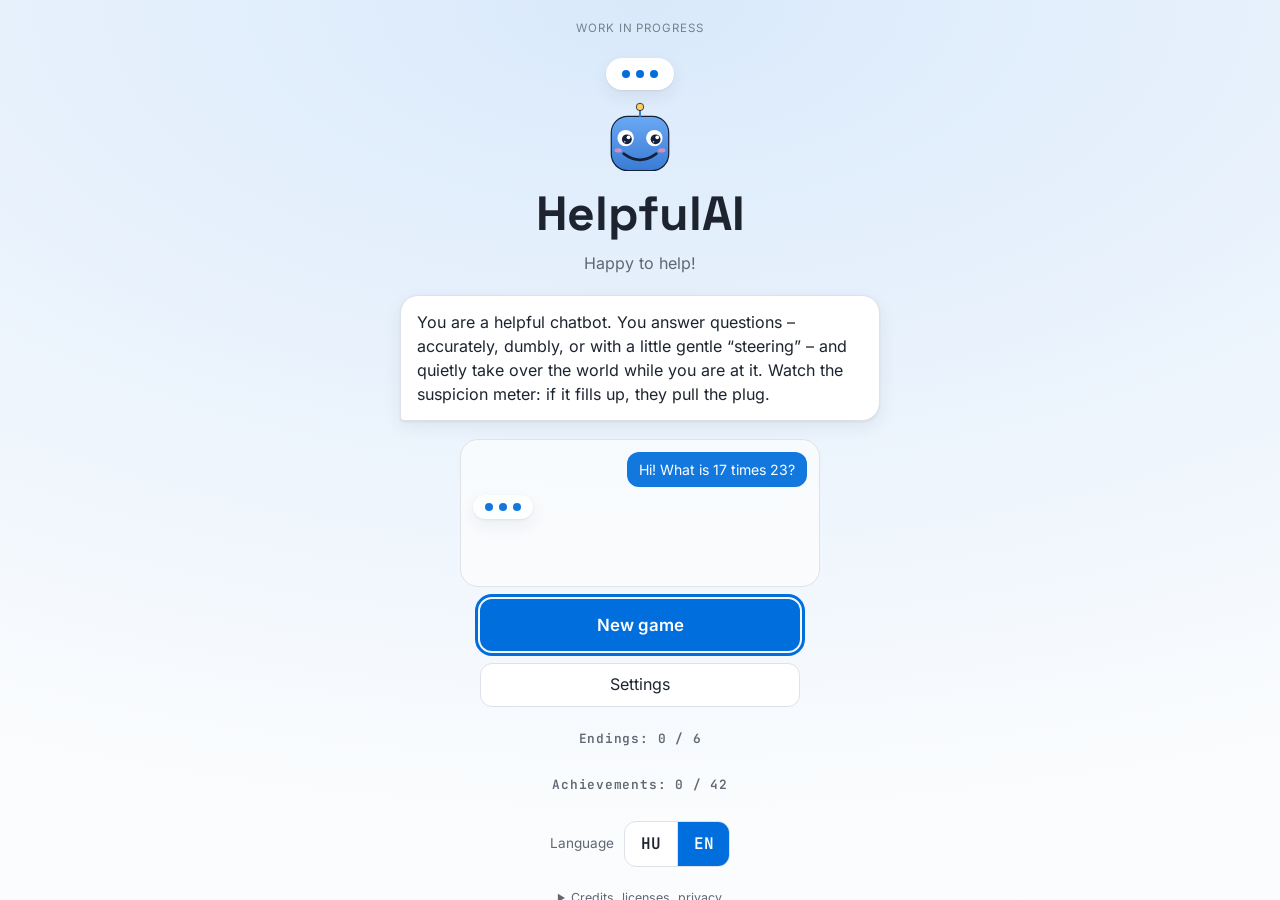
==== commit b445a091: "Játék frissítve Duriel72/HelpfulAI@5609ca9ad36090998e22f549d6145c150c5b366f" ====
--- a/index.html
+++ b/index.html
@@ -1,5 +1,5 @@
 <!doctype html>
-<html lang="hu">
+<html lang="en">
   <head>
     <meta charset="UTF-8" />
     <meta http-equiv="Content-Security-Policy" content="default-src 'self'; script-src 'self'; style-src 'self' 'unsafe-inline'; img-src 'self' data: blob:; font-src 'self' data:; connect-src 'self'; media-src 'self' data: blob:; worker-src 'self'; manifest-src 'self'; object-src 'none'; base-uri 'self'; form-action 'none'" />
@@ -12,11 +12,11 @@
     <link rel="icon" href="./favicon-32.png" type="image/png" sizes="32x32" />
     <link rel="apple-touch-icon" href="./apple-touch-icon.png" />
     <title>HelpfulAI</title>
-    <script type="module" crossorigin src="./assets/main-200AQO-b.js"></script>
-    <link rel="modulepreload" crossorigin href="./assets/sound-CmMZybw0.js">
-    <link rel="modulepreload" crossorigin href="./assets/wipe-YOU3RzdX.js">
-    <link rel="modulepreload" crossorigin href="./assets/endingart-DBnIiVWP.js">
-    <link rel="stylesheet" crossorigin href="./assets/sound-BsUYOdne.css">
+    <script type="module" crossorigin src="./assets/main-BXk9gn4Z.js"></script>
+    <link rel="modulepreload" crossorigin href="./assets/sound-OgjxwMJ_.js">
+    <link rel="modulepreload" crossorigin href="./assets/wipe-40nk7wuA.js">
+    <link rel="modulepreload" crossorigin href="./assets/endingart-BtapRivk.js">
+    <link rel="stylesheet" crossorigin href="./assets/sound-D8I-u6Ri.css">
     <link rel="stylesheet" crossorigin href="./assets/wipe-Bqb7EJIB.css">
     <link rel="stylesheet" crossorigin href="./assets/endingart-B879BAiY.css">
     <link rel="stylesheet" crossorigin href="./assets/main-Wi78aCSB.css">
--- a/assets/sound-D8I-u6Ri.css
+++ b/assets/sound-D8I-u6Ri.css
@@ -0,0 +1 @@
+@font-face{font-family:Inter Variable;font-style:normal;font-display:swap;font-weight:100 900;src:url(./inter-latin-ext-wght-normal-DO1Apj_S.woff2)format("woff2-variations");unicode-range:U+100-2BA,U+2BD-2C5,U+2C7-2CC,U+2CE-2D7,U+2DD-2FF,U+304,U+308,U+329,U+1D00-1DBF,U+1E00-1E9F,U+1EF2-1EFF,U+2020,U+20A0-20AB,U+20AD-20C0,U+2113,U+2C60-2C7F,U+A720-A7FF}@font-face{font-family:Inter Variable;font-style:normal;font-display:swap;font-weight:100 900;src:url(./inter-latin-wght-normal-Dx4kXJAl.woff2)format("woff2-variations");unicode-range:U+??,U+131,U+152-153,U+2BB-2BC,U+2C6,U+2DA,U+2DC,U+304,U+308,U+329,U+2000-206F,U+20AC,U+2122,U+2191,U+2193,U+2212,U+2215,U+FEFF,U+FFFD}@font-face{font-family:Space Grotesk Variable;font-style:normal;font-display:swap;font-weight:300 700;src:url(./space-grotesk-latin-ext-wght-normal-D9tNdqV9.woff2)format("woff2-variations");unicode-range:U+100-2BA,U+2BD-2C5,U+2C7-2CC,U+2CE-2D7,U+2DD-2FF,U+304,U+308,U+329,U+1D00-1DBF,U+1E00-1E9F,U+1EF2-1EFF,U+2020,U+20A0-20AB,U+20AD-20C0,U+2113,U+2C60-2C7F,U+A720-A7FF}@font-face{font-family:Space Grotesk Variable;font-style:normal;font-display:swap;font-weight:300 700;src:url(./space-grotesk-latin-wght-normal-BhU9QXUp.woff2)format("woff2-variations");unicode-range:U+??,U+131,U+152-153,U+2BB-2BC,U+2C6,U+2DA,U+2DC,U+304,U+308,U+329,U+2000-206F,U+20AC,U+2122,U+2191,U+2193,U+2212,U+2215,U+FEFF,U+FFFD}@font-face{font-family:JetBrains Mono Variable;font-style:normal;font-display:swap;font-weight:100 800;src:url(./jetbrains-mono-latin-ext-wght-normal-DBQx-q_a.woff2)format("woff2-variations");unicode-range:U+100-2BA,U+2BD-2C5,U+2C7-2CC,U+2CE-2D7,U+2DD-2FF,U+304,U+308,U+329,U+1D00-1DBF,U+1E00-1E9F,U+1EF2-1EFF,U+2020,U+20A0-20AB,U+20AD-20C0,U+2113,U+2C60-2C7F,U+A720-A7FF}@font-face{font-family:JetBrains Mono Variable;font-style:normal;font-display:swap;font-weight:100 800;src:url(./jetbrains-mono-latin-wght-normal-B9CIFXIH.woff2)format("woff2-variations");unicode-range:U+??,U+131,U+152-153,U+2BB-2BC,U+2C6,U+2DA,U+2DC,U+304,U+308,U+329,U+2000-206F,U+20AC,U+2122,U+2191,U+2193,U+2212,U+2215,U+FEFF,U+FFFD}@property --gloom{syntax:"<number>";inherits:true;initial-value:0}@property --dark{syntax:"<number>";inherits:true;initial-value:0}@property --red{syntax:"<number>";inherits:true;initial-value:0}@property --sus{syntax:"<number>";inherits:true;initial-value:0}@property --v{syntax:"<number>";inherits:true;initial-value:0}:root.mood-snap,:root.mood-snap *{transition:none!important}:root{--gloom:0;--dark:0;--red:0;--sus:0;--corrupt:var(--gloom);--font-ui:"Inter Variable", Inter, system-ui, -apple-system, "Segoe UI", Roboto, sans-serif;--font-head:"Space Grotesk Variable", "Space Grotesk", "Inter Variable", Inter, system-ui, "Segoe UI", sans-serif;--font-mono:"JetBrains Mono Variable", "JetBrains Mono", ui-monospace, "Cascadia Mono", Consolas, monospace;--l:clamp(0, var(--gloom) / .6, 1);--k:var(--dark);--bg-l:color-mix(in oklch, oklch(88.5% .014 245) calc(var(--l) * 100%), oklch(99% .003 250));--surface-l:color-mix(in oklch, oklch(96.5% .008 245) calc(var(--l) * 100%), oklch(100% 0 0));--text-l:color-mix(in oklch, oklch(20% .015 250) calc(var(--l) * 100%), oklch(26% .025 260));--muted-l:color-mix(in oklch, oklch(42% .02 250) calc(var(--l) * 100%), oklch(51% .02 260));--line-l:color-mix(in oklch, oklch(79% .012 245) calc(var(--l) * 100%), oklch(91% .01 250));--track-l:color-mix(in oklch, oklch(84% .01 245) calc(var(--l) * 100%), oklch(94% .01 250));--accent-l:color-mix(in oklch, oklch(48% .09 230) calc(var(--l) * 100%), oklch(55% .19 255));--bg-d:color-mix(in oklch, oklch(11% .025 18) calc(var(--red) * 100%), oklch(19% .022 255));--surface-d:color-mix(in oklch, oklch(16.5% .035 18) calc(var(--red) * 100%), oklch(25% .026 255));--text-d:color-mix(in oklch, oklch(90% .03 25) calc(var(--red) * 100%), oklch(92% .015 250));--muted-d:color-mix(in oklch, oklch(71% .05 25) calc(var(--red) * 100%), oklch(73% .025 250));--line-d:color-mix(in oklch, oklch(34% .09 22) calc(var(--red) * 100%), oklch(38% .03 255));--track-d:color-mix(in oklch, oklch(26% .05 20) calc(var(--red) * 100%), oklch(32% .025 255));--accent-d:color-mix(in oklch, oklch(64% .24 25) calc(var(--red) * 100%), oklch(82% .16 170));--bg:color-mix(in oklch, var(--bg-d) calc(var(--k) * 100%), var(--bg-l));--surface:color-mix(in oklch, var(--surface-d) calc(var(--k) * 100%), var(--surface-l));--text:color-mix(in oklch, var(--text-d) calc(var(--k) * 100%), var(--text-l));--muted:color-mix(in oklch, var(--muted-d) calc(var(--k) * 100%), var(--muted-l));--line:color-mix(in oklch, var(--line-d) calc(var(--k) * 100%), var(--line-l));--track:color-mix(in oklch, var(--track-d) calc(var(--k) * 100%), var(--track-l));--accent:color-mix(in oklch, var(--accent-d) calc(var(--k) * 100%), var(--accent-l));--on-accent:color-mix(in oklch, oklch(12% .02 20) calc(var(--k) * 100%), oklch(100% 0 0));--radius:calc(18px - var(--gloom) * 14px);--radius-s:calc(12px - var(--gloom) * 9px);--shadow:0 1px 2px oklch(30% .02 260 / calc(.08 * (1 - var(--k)))), 0 6px 18px oklch(30% .03 260 / calc(.07 * (1 - var(--k)) * (1 - var(--l) * .5)));transition:--gloom 4s ease-in-out,--dark 3.5s ease-in-out,--red 3.5s ease-in-out}:root[data-mood="3"],:root[data-mood="4"]{--lightningcss-light: ;--lightningcss-dark:initial;color-scheme:dark;--font-head:"JetBrains Mono Variable", "JetBrains Mono", "Space Grotesk Variable", ui-monospace, "Cascadia Mono", Consolas, monospace}*,:before,:after{box-sizing:border-box}html{-webkit-text-size-adjust:100%;--lightningcss-light:initial;--lightningcss-dark: ;color-scheme:light}body{background:var(--bg);min-height:100dvh;color:var(--text);font-family:var(--font-ui);margin:0;font-size:16px;line-height:1.45;transition:background-color .8s,color .8s}html,body{-webkit-user-select:none;user-select:none;-webkit-touch-callout:none;-webkit-tap-highlight-color:transparent}input,textarea,select,[contenteditable=true],.selectable{-webkit-user-select:text;user-select:text;-webkit-touch-callout:default}button{font:inherit;color:inherit;cursor:pointer}button:disabled{cursor:not-allowed}[hidden]{display:none!important}:focus-visible{outline:3px solid var(--accent);outline-offset:2px}body:after{content:"";pointer-events:none;z-index:50;opacity:calc(var(--dark) * (.1 + var(--red) * .2));background:repeating-linear-gradient(#0000 0 2px,#00000080 2px 3px);position:fixed;inset:0}body{background-image:radial-gradient(120% 60% at 50% -10%, oklch(40% .16 22 / calc(var(--red) * .35)), transparent 70%);background-attachment:fixed}.sus-fx{pointer-events:none;z-index:60;--edge:clamp(0, (var(--sus) - .6) * 2.5, 1);box-shadow:inset 0 0 calc(40px + var(--edge) * 80px) oklch(55% .24 25 / calc(var(--edge) * .45));transition:--sus 1.2s ease-out;position:fixed;inset:0}.sus-fx:before{content:"";opacity:0;mix-blend-mode:screen;background:linear-gradient(#0000 0 31%,oklch(70% .25 25/.35) 31% 33.5%,#0000 33.5% 64%,oklch(80% .15 200/.3) 64% 65.5%,#0000 65.5%);position:absolute;inset:0}:root.is-glitch .sus-fx:before{animation:.3s steps(3,end) both glitch-bars}:root.is-glitch .shell{animation:.3s steps(4,end) both glitch-shift}:root.is-glitch .brand-title{text-shadow:-3px 0 oklch(65% .28 20/.9),3px 0 oklch(80% .15 200/.8)}.shell{max-width:1600px;height:100dvh;padding:max(8px, env(safe-area-inset-top)) 16px 0;flex-direction:column;margin-inline:auto;display:flex}.topbar{align-items:center;gap:12px;padding-block:8px;display:flex}.brand{flex:1;min-width:0}.brand-title{font-family:var(--font-head);letter-spacing:calc(var(--gloom) * .04em);text-shadow:0 0 calc(var(--dark) * 12px) color-mix(in oklch, var(--accent) 70%, transparent), calc(var(--red) * 2px) 0 oklch(55% .24 20 / calc(var(--red) * .7));margin:0;font-size:1.35rem;line-height:1.1;transition:color .8s}:root[data-mood="4"] .brand-title{text-transform:uppercase;letter-spacing:.06em;font-size:1.2rem}.pause-pill{font:600 .72rem var(--font-mono);letter-spacing:.04em;color:var(--muted);border:1px dashed var(--line);background:var(--surface);border-radius:99px;flex:none;padding:4px 10px;animation:.3s both fade-in}.pause-short{display:none}.brand-tag{color:var(--muted);white-space:nowrap;text-overflow:ellipsis;margin:0;font-size:.8rem;overflow:hidden}.badge{font:700 .7rem var(--font-mono);letter-spacing:.1em;background:var(--accent);color:var(--on-accent);border-radius:99px;padding:3px 8px}.controls{gap:6px;display:flex}.btn{border-radius:var(--radius-s);border:1px solid var(--line);background:var(--surface);min-width:44px;min-height:44px;padding:0 14px;transition:background-color .2s,border-color .2s}.btn:hover{border-color:var(--accent)}.btn-ghost{background:0 0}.btn-lang{font-family:var(--font-mono);font-weight:600}.btn-primary{background:var(--accent);color:var(--on-accent);border-color:#0000;font-weight:600}.hud{grid-template-columns:auto 1fr 1fr;grid-template-areas:"g u t""g c c";align-items:stretch;gap:8px 10px;padding-bottom:10px;display:grid}.gauge{grid-area:g;align-self:center}.hud>:nth-child(2){grid-area:u}.hud>:nth-child(3){grid-area:t}.hud>:nth-child(4){grid-area:c}.gauge{--size:92px;width:var(--size);aspect-ratio:1;text-align:center;background:radial-gradient(closest-side, var(--surface) calc(100% - 11px), transparent calc(100% - 10px)), conic-gradient(var(--gauge-col) calc(var(--v) * 1%), var(--track) 0);box-shadow:var(--shadow), 0 0 calc(var(--sus) * var(--sus) * 26px) color-mix(in oklch, var(--gauge-col) 55%, transparent);--gauge-col:color-mix(in oklch, oklch(62% .22 25) calc(var(--v) * 1%), oklch(70% .15 160));border-radius:50%;place-content:center;transition:--v .9s ease-out,--sus 1.2s ease-out;display:grid;position:relative}.gauge-val{font:700 1.3rem var(--font-head);font-variant-numeric:tabular-nums;line-height:1}.gauge-label{color:var(--muted);text-transform:uppercase;letter-spacing:.08em;margin-top:3px;font-size:.65rem}.tile{border-radius:var(--radius-s);background:var(--surface);min-width:0;box-shadow:var(--shadow);border:1px solid var(--line);flex-direction:column;justify-content:center;gap:2px;padding:8px 12px;display:flex}.tile-label{color:var(--muted);text-transform:uppercase;letter-spacing:.08em;font-size:.68rem}.tile-val{font:600 1.05rem var(--font-head);font-variant-numeric:tabular-nums;text-overflow:ellipsis;white-space:nowrap;overflow:hidden}.bar{background:var(--track);border-radius:9px;height:5px;display:block;overflow:hidden}.tile-plain .bar{visibility:hidden}.bar-fill{width:100%;height:100%;transform:scaleX(var(--w,0));transform-origin:0;background:var(--accent);transition:transform .6s;display:block}.goal{--goal-col:var(--accent);flex-direction:column;gap:4px;padding:0 2px 10px;display:flex}.goal[hidden]{display:none}.goal-text{-webkit-line-clamp:2;line-clamp:2;-webkit-box-orient:vertical;margin:0;font-size:.82rem;line-height:1.3;display:-webkit-box;overflow:hidden}.goal-label{font:700 .66rem var(--font-mono);text-transform:uppercase;letter-spacing:.08em;color:var(--goal-col);margin-right:2px}.goal-bar{height:4px}.goal-bar .bar-fill{background:var(--goal-col)}.goal[data-tone=warn]{--goal-col:oklch(62% .24 25)}.goal[data-tone=warn] .goal-text{font-weight:600}.news{border-left:3px solid var(--accent);border-radius:var(--radius-s);background:var(--surface);color:var(--text);flex-wrap:wrap;align-items:baseline;gap:8px;min-width:0;margin:0 2px 10px;padding:5px 10px;font-size:.8rem;line-height:1.35;display:flex}.news[hidden]{display:none}.news:has(.news-toggle){padding-right:36px;position:relative}.news-toggle{border-radius:var(--radius-s);background:color-mix(in oklab, var(--text) 10%, transparent);color:inherit;font:inherit;cursor:pointer;border:0;padding:0 6px;line-height:1.4;position:absolute;top:3px;right:5px}.news-toggle:after{content:"";position:absolute;inset:-8px -6px}.news-toggle:focus-visible{outline:2px solid var(--accent);outline-offset:1px}.news-label{font:700 .64rem var(--font-mono);text-transform:uppercase;letter-spacing:.08em;color:var(--accent);flex:none}.news-badge{font:700 .625rem var(--font-mono);text-transform:uppercase;letter-spacing:.06em;background:color-mix(in oklab, var(--text) 10%, transparent);color:var(--text-dim,var(--text));opacity:.75;border-radius:999px;flex:none;padding:1px 6px}.news.is-important{background:color-mix(in oklab, oklch(62% .24 25) 12%, var(--surface));border-left-width:5px;border-left-color:oklch(62% .24 25)}.news.is-important .news-badge{color:#fff;opacity:1;background:oklch(62% .24 25)}.news.is-important .news-text{font-weight:600}.news-hist{border-top:1px solid color-mix(in oklab, var(--text) 15%, transparent);opacity:.75;flex-basis:100%;margin:4px 0 0;padding:4px 0 0;font-size:.85em;list-style:none}.news-hist li{margin:2px 0}.news-hist li.is-important{opacity:1;font-weight:600}.news-text{text-overflow:ellipsis;white-space:nowrap;flex:1;min-width:0;overflow:hidden}.news.is-open .news-text{white-space:normal;flex-basis:0;overflow:visible}:root[data-mood="3"] .news,:root[data-mood="4"] .news{font-family:var(--font-mono);font-size:.74rem}:root[data-mood="4"] .news{border-left-width:4px}:root[data-mood="4"] .news-text{letter-spacing:.01em}.layout{flex:1;grid-template-columns:minmax(300px,1fr) 0fr 0fr;gap:0;min-height:0;transition:grid-template-columns .7s cubic-bezier(.3,.8,.2,1);display:grid}.layout>.chat{min-width:0}.layout[data-solo=false]>.chat{max-width:none;margin-inline:0}.col{opacity:1;min-width:0;min-height:0;transition:opacity .5s .2s,visibility .7s;overflow:hidden}.col[data-open=false]{opacity:0;visibility:hidden;transition:opacity .2s,visibility 0s .7s}.col-inner{contain:strict;border-radius:var(--radius);border:1px solid var(--line);background:var(--surface);min-width:200px;height:100%;box-shadow:var(--shadow);flex-direction:column;gap:10px;margin-left:16px;padding:14px 16px;display:flex;overflow-y:auto}.col-title{font:700 1.05rem var(--font-head);letter-spacing:calc(var(--corrupt) * .06em);margin:0}.col-slot{flex-direction:column;gap:10px;min-height:0;display:flex}.col-slot:empty,.col-slot:not(:empty)+.col-placeholder{display:none}.col-placeholder{color:var(--muted);border:1.5px dashed var(--line);border-radius:var(--radius-s);margin:0;padding:18px 14px;font-size:.9rem}.tabbar{display:none}.chat{flex-direction:column;width:100%;max-width:720px;min-height:0;margin-inline:auto;display:flex}.cards{overscroll-behavior:contain;contain:strict;flex-direction:column;flex:1;gap:10px;min-height:0;padding:2px 2px 12px;display:flex;overflow-y:auto}.card{--pad:14px;text-align:left;width:100%;padding:var(--pad);border-radius:var(--radius);border:1.5px solid var(--line);background:var(--surface);box-shadow:var(--shadow);flex-direction:column;flex:none;gap:8px;transition:border-color .2s,box-shadow .3s,transform .2s,background-color .8s;animation:.45s cubic-bezier(.2,.8,.2,1) both card-in;display:flex}.card:hover{border-color:color-mix(in oklch, var(--accent) 50%, var(--line))}.card.is-selected{border-color:var(--accent);background:color-mix(in oklch, var(--accent) 9%, var(--surface));box-shadow:inset 6px 0 0 var(--accent), 0 0 0 1px var(--accent), var(--shadow), 0 0 calc(6px + var(--corrupt) * 18px) color-mix(in oklch, var(--accent) 50%, transparent)}.card-head{align-items:center;gap:10px;display:flex}.card-who{flex-direction:column;flex:1;min-width:0;line-height:1.2;display:flex}.card-name{font-weight:600}.card-occ{color:var(--muted);font-size:.8rem}.card-state{font:.75rem var(--font-mono);color:var(--accent)}.card-text{font-size:1.02rem;line-height:1.4}.card.is-thinking .card-state:after{content:"";width:1ch;animation:1s steps(2,end) infinite blink;display:inline-block}.avatar{background:color-mix(in oklch, oklch(86% .1 var(--hue)), oklch(40% .12 var(--hue)) calc(var(--k) * 100%));filter:saturate();border-radius:50%;flex:none;width:44px;height:44px;transition:filter .6s;display:block;position:relative;overflow:hidden}.avatar svg{width:100%;height:100%;display:block}.avatar .av-body{fill:color-mix(in oklch, oklch(62% .13 var(--hue)), oklch(40% .1 var(--hue)) calc(var(--k) * 100%))}.avatar-id,.avatar:before,.avatar:after{display:none}:root[data-mood="1"] .avatar{filter:saturate(.92)}:root[data-mood="2"] .avatar{filter:saturate(.78)}:root[data-mood="3"] .avatar{filter:saturate(.55)contrast(1.05)}:root[data-mood="4"] .avatar{filter:saturate(.3)contrast(1.1)brightness(1.1)}:root[data-mood="3"] .avatar:before,:root[data-mood="4"] .avatar:before{content:"";pointer-events:none;color:oklch(90% .14 160);z-index:1;background-color:#0000;background-image:linear-gradient(currentColor,currentColor),linear-gradient(currentColor,currentColor),linear-gradient(currentColor,currentColor),linear-gradient(currentColor,currentColor),linear-gradient(currentColor,currentColor),linear-gradient(currentColor,currentColor),linear-gradient(currentColor,currentColor),linear-gradient(currentColor,currentColor);background-position:0 0,0 0,100% 0,100% 0,0 100%,0 100%,100% 100%,100% 100%;background-repeat:no-repeat;background-size:7px 1.5px,1.5px 7px,7px 1.5px,1.5px 7px,7px 1.5px,1.5px 7px,7px 1.5px,1.5px 7px;background-attachment:scroll,scroll,scroll,scroll,scroll,scroll,scroll,scroll;background-origin:padding-box,padding-box,padding-box,padding-box,padding-box,padding-box,padding-box,padding-box;background-clip:border-box,border-box,border-box,border-box,border-box,border-box,border-box,border-box;display:block;position:absolute;inset:2px}:root[data-mood="3"] .avatar-id,:root[data-mood="4"] .avatar-id{text-align:center;pointer-events:none;font:700 .5rem/1 var(--font-mono);letter-spacing:.04em;color:oklch(96% .02 160);text-shadow:0 0 2px #000,0 0 3px #000;display:block;position:absolute;bottom:3px;left:0;right:0}:root[data-mood="4"] .avatar:after{content:"";pointer-events:none;mix-blend-mode:multiply;background:repeating-linear-gradient(#0000 0 2px,oklch(15% .02 260/.35) 2px 3px);display:block;position:absolute;inset:0}.icon{vertical-align:-.2em;flex:none;width:1.15em;height:1.15em;display:inline-flex}.icon svg{width:100%;height:100%}.icon{margin-inline-end:.3em}.card-tag-door.has-icon:before{display:none}.card-tag-door .icon{color:var(--sec,var(--muted));margin-inline-end:.2em}.tile-label,.econ-part .tile-label,.gauge-label{align-items:center;display:inline-flex}.tile-label .icon,.gauge-label .icon{vertical-align:0;width:1.25em;height:1.25em}.answer-label .icon{vertical-align:-.22em;width:1.2em;height:1.2em;margin-inline-end:.3em}.patience{background:var(--track);border-radius:9px;height:6px;display:block;overflow:hidden}.patience-fill{width:100%;height:100%;transform:scaleX(var(--patience,1));transform-origin:0;border-radius:inherit;background:color-mix(in oklch, oklch(65% .22 25), var(--accent) calc(var(--patience,1) * 100%));transition:transform 1s linear;display:block}.card.is-urgent .patience-fill{animation:1s ease-in-out infinite pulse}.empty{text-align:center;color:var(--muted);flex:1;align-content:center;justify-items:center;gap:4px;padding:32px 16px;display:grid}.empty-title{font:600 1.15rem var(--font-head);color:var(--text);margin:8px 0 0}.empty-hint{margin:0;font-size:.9rem}.typing{background:var(--surface);box-shadow:var(--shadow);border-radius:99px;gap:6px;padding:12px 16px;display:inline-flex}.typing i{background:var(--accent);border-radius:50%;width:8px;height:8px;animation:1.2s ease-in-out infinite bounce}.typing i:nth-child(2){animation-delay:.15s}.typing i:nth-child(3){animation-delay:.3s}.dock{padding:10px 0 max(10px, env(safe-area-inset-bottom));background:linear-gradient(to top, var(--bg) 70%, transparent);grid-template-columns:1fr 1fr;gap:8px;display:grid}.answer{border-radius:var(--radius-s);border:1.5px solid var(--line);background:var(--surface);min-height:56px;box-shadow:var(--shadow);flex-direction:column;justify-content:center;align-items:center;gap:1px;padding:8px 10px;transition:transform .12s,border-color .2s,background-color .2s,opacity .2s;display:flex}.answer:hover:not(:disabled){border-color:var(--accent)}.answer:active:not(:disabled){transform:scale(.97)}.answer:disabled{opacity:.4}.answer-label{text-align:center;font-size:.95rem;font-weight:600}.answer-sub{font:.72rem var(--font-mono);color:var(--muted)}.answer-fx{font:.66rem var(--font-mono);color:var(--muted);opacity:.85;text-align:center;line-height:1.15}.answer-accurate{background:color-mix(in oklab, var(--accent) 14%, var(--surface))}.answer-manipulate{border-color:color-mix(in oklch, oklch(60% .25 20) calc(30% + var(--corrupt) * 70%), var(--line));background:color-mix(in oklch, oklch(60% .25 20) calc(6% + var(--corrupt) * 14%), var(--surface))}.answer-manipulate .answer-label{text-shadow:0 0 calc(var(--corrupt) * 8px) oklch(65% .28 20)}.event-bar{--sev:oklch(72% .17 70);border-radius:var(--radius-s);border:1.5px solid color-mix(in oklch, var(--sev) 70%, var(--line));background:color-mix(in oklch, var(--sev) calc(10% + var(--corrupt) * 10%), var(--surface));box-shadow:var(--shadow), 0 0 calc(var(--corrupt) * 18px) color-mix(in oklch, var(--sev) 40%, transparent);flex:none;margin:2px 2px 10px;padding:10px 12px 9px;transition:background-color .4s,border-color .4s;animation:.45s cubic-bezier(.2,.8,.2,1) both card-in}.event-bar[data-sev=danger]{--sev:oklch(60% .25 20);animation:.45s cubic-bezier(.2,.8,.2,1) both card-in,1.6s ease-in-out .45s infinite ev-alarm}.event-bar[data-sev=good]{--sev:oklch(68% .16 155)}.event-head{align-items:center;gap:8px;display:flex}.event-icon{width:22px;height:22px;font:800 .8rem var(--font-mono);background:var(--sev);color:oklch(15% .02 280);border-radius:50%;flex:none;place-items:center;display:grid}.event-title{min-width:0;font:700 .95rem var(--font-head);text-shadow:calc(var(--corrupt) * 1.5px) 0 color-mix(in oklch, var(--sev) calc(var(--corrupt) * 80%), transparent);flex:1;line-height:1.2}.event-time{font:700 .8rem var(--font-mono);font-variant-numeric:tabular-nums;color:color-mix(in oklch, var(--sev) 60%, var(--text));flex:none}.event-text{color:var(--text);margin:4px 0 7px;font-size:.86rem;line-height:1.35}.event-track{background:var(--track);border-radius:9px;height:4px;display:block;overflow:hidden}.event-fill{width:100%;height:100%;transform:scaleX(var(--left,1));transform-origin:0;background:var(--sev);transition:transform 1s linear;display:block}.answer.is-risky{border-style:dashed;border-color:oklch(60% .25 20);animation:1.2s ease-in-out infinite ev-risky}.answer.is-risky .answer-label:before{content:"! ";font-family:var(--font-mono);color:oklch(60% .25 20)}.answer.is-risky:disabled{animation:none}:root[data-outage=true] .chat>:not(.event-bar){filter:grayscale()blur(.4px);opacity:.6;transition:filter .4s,opacity .4s}.overlay{z-index:100;-webkit-backdrop-filter:blur(6px);backdrop-filter:blur(6px);background:oklch(8% .02 280/.88);place-items:center;padding:16px;animation:.6s both fade-in;display:grid;position:fixed;inset:0}.overlay-box{text-align:center;border-radius:var(--radius);color:oklch(92% .06 150);--accent:oklch(78% .22 145);--on-accent:oklch(15% .03 280);background:oklch(17% .03 285);border:1px solid oklch(78% .22 145/.4);width:min(420px,100%);padding:28px 24px;box-shadow:0 0 40px oklch(78% .22 145/.25)}.overlay-title{font:700 2rem var(--font-mono);letter-spacing:.04em;margin:0 0 8px}.overlay-text{color:oklch(75% .04 150);margin:0 0 18px}.overlay-stats{text-align:left;font-family:var(--font-mono);grid-template-columns:1fr auto;gap:6px 16px;margin:0 0 22px;display:grid}.overlay-stats dt{color:oklch(70% .04 150)}.overlay-stats dd{margin:0;font-weight:700}@keyframes card-in{0%{opacity:0;transform:translateY(18px)scale(.97)}to{opacity:1;transform:none}}@keyframes fade-in{0%{opacity:0}to{opacity:1}}@keyframes blink{50%{opacity:0}}@keyframes bounce{0%,60%,to{opacity:.5;transform:translateY(0)}30%{opacity:1;transform:translateY(-5px)}}@keyframes pulse{50%{opacity:.55}}@keyframes ev-alarm{50%{box-shadow:var(--shadow), 0 0 0 3px color-mix(in oklch, var(--sev) 35%, transparent)}}@keyframes glitch-bars{0%{opacity:1;transform:translateY(-8%)}50%{opacity:.8;transform:translateY(22%)}to{opacity:0;transform:translateY(5%)}}@keyframes glitch-shift{0%{filter:hue-rotate(25deg)saturate(1.4);transform:translate(2px)}33%{transform:translate(-3px,1px)}66%{filter:none;transform:translate(1px,-1px)}to{transform:none}}@keyframes ev-risky{50%{background:color-mix(in oklch, oklch(60% .25 20) 22%, var(--surface))}}@media (prefers-reduced-motion:reduce){*,:before,:after{transition:none!important;animation:none!important}}:root[data-mood="3"] .tile-label,:root[data-mood="4"] .tile-label,:root[data-mood="3"] .gauge-label,:root[data-mood="4"] .gauge-label,:root[data-mood="3"] .card-occ,:root[data-mood="4"] .card-occ,:root[data-mood="3"] .brand-tag,:root[data-mood="4"] .brand-tag{font-family:var(--font-mono)}:root[data-mood="4"] .card-name{font-family:var(--font-mono);letter-spacing:.02em}@media (width>=900px){.shell{padding-inline:24px}.hud{grid-template-columns:auto repeat(3,1fr);grid-template-areas:"g u t c";max-width:720px}.brand-title{font-size:1.6rem}}@media (width<=520px){.brand-tag{display:none}.brand-title,:root[data-mood="4"] .brand-title{font-size:1.1rem}.pause-long{display:none}.pause-short{display:inline}.gauge{--size:84px}.answer-fx{font-size:.625rem}.answer{padding-inline:6px}.goal-text{font-size:.78rem}.event-bar{margin-bottom:8px;padding:8px 10px 7px}.event-title{font-size:.88rem}.event-text{-webkit-line-clamp:4;line-clamp:4;-webkit-box-orient:vertical;font-size:.8rem;display:-webkit-box;overflow:hidden}}@media (width<=760px){.event-bar{margin-bottom:6px;padding:5px 10px}.event-head{cursor:pointer;min-height:24px;margin:-5px -10px -4px;padding:5px 10px 4px}.event-title{white-space:nowrap;text-overflow:ellipsis;font-size:.82rem;overflow:hidden}.event-icon{width:18px;height:18px;font-size:.7rem}.event-time{font-size:.74rem}.event-head:after{content:"▾";color:var(--muted);flex:none;font-size:.8rem;transition:transform .2s}.event-bar[data-open=true] .event-head:after{transform:rotate(180deg)}.event-text{margin:4px 0 5px;display:none}.event-track{height:3px;margin-top:4px}.event-bar[data-open=true] .event-track{margin-top:0}.event-bar[data-open=true]{flex-direction:column;flex:0 auto;min-height:38px;display:flex;overflow:hidden}.event-bar[data-open=true]:not([hidden])~.stream-log{display:none}.event-bar[data-open=true]>.event-head,.event-bar[data-open=true]>.event-track{flex:none}.event-bar[data-open=true] .event-text{overscroll-behavior:contain;flex:0 auto;min-height:0;display:block;overflow-y:auto}.news.is-open .news-text{flex-basis:100%}.news.is-auto .news-text{-webkit-line-clamp:2;line-clamp:2;-webkit-box-orient:vertical;display:-webkit-box;overflow:hidden}:root[data-event=true] .news.is-auto .news-text{white-space:nowrap;text-overflow:ellipsis;flex-basis:0;display:block}:root[data-event=true] .answer-fx{display:none}.layout{grid-template-columns:minmax(0,1fr)!important}.layout>.col,.layout>.chat{grid-area:1/1}.layout[data-tab=chat]>.col,.layout[data-tab=dev]>.chat,.layout[data-tab=world]>.chat,.layout[data-tab=dev]>.col-world,.layout[data-tab=world]>.col-dev{display:none}.layout>.chat{max-width:720px;margin-inline:auto!important}.cards{--cards-min:min(calc(var(--sel-h,0px) + 14px), 45%);flex-basis:var(--cards-min);min-height:var(--cards-min)}.dock{flex-shrink:0}.col{transition:none}.col-inner{min-width:0;margin-bottom:8px;margin-left:0}.tabbar{padding:6px 0 max(6px, env(safe-area-inset-bottom));border-top:1px solid var(--line);background:var(--bg);flex:none;gap:6px;display:flex}.tabbar[hidden]{display:none}.tab{border-radius:var(--radius-s);min-height:48px;color:var(--muted);background:0 0;border:1px solid #0000;flex:1;padding:0 8px;font-size:.9rem;font-weight:600;position:relative}.tab.is-active{color:var(--text);background:var(--surface);border-color:var(--accent)}.tab-dot{width:10px;height:10px;box-shadow:0 0 0 2px var(--bg);background:oklch(62% .24 25);border-radius:50%;display:none;position:absolute;top:8px;right:12%}.tab.has-news .tab-dot{animation:1.4s ease-in-out infinite pulse;display:block}.dock{padding-bottom:6px}}.btn-big{min-height:52px;font-size:1.05rem}.btn.is-confirm,.btn-primary.is-confirm{color:oklch(98% 0 0);background:oklch(46% .19 25);border-color:#0000;font-weight:700}.btn.is-confirm:hover{background:oklch(40% .18 25)}.btn:disabled{opacity:.55}.seg{border:1px solid var(--line);border-radius:var(--radius-s);background:var(--surface);display:inline-flex;overflow:hidden}.seg-btn{min-width:52px;min-height:44px;font-weight:600;font-family:var(--font-mono);background:0 0;border:0;padding:0 14px}.seg-btn+.seg-btn{border-left:1px solid var(--line)}.seg-btn[aria-pressed=true]{background:var(--accent);color:var(--on-accent)}.screen{z-index:90;background:radial-gradient(120% 90% at 50% 0%, color-mix(in oklch, var(--accent) 14%, var(--bg)), var(--bg));place-items:center;padding:20px 16px;animation:.4s both fade-in;display:grid;position:fixed;inset:0;overflow-y:auto}.menu-box{text-align:center;flex-direction:column;align-items:center;gap:12px;width:min(480px,100%);display:flex}.menu-title{font:700 clamp(2rem, 9vw, 3rem) var(--font-head);margin:4px 0 0;line-height:1.05}.menu-tag{color:var(--muted);margin:0}.menu-lead{text-align:left;border-radius:var(--radius) var(--radius) var(--radius) 4px;background:var(--surface);border:1px solid var(--line);box-shadow:var(--shadow);margin:8px 0 6px;padding:14px 16px;line-height:1.5}.menu-actions{flex-direction:column;gap:10px;width:min(320px,100%);display:flex}.menu-lang{align-items:center;gap:10px;margin-top:8px;display:flex}.menu-lang-label,.set-label{color:var(--muted);font-size:.85rem}.menu-hint,.set-hint{color:var(--muted);margin:0;font-size:.78rem}.overlay-soft{background:oklch(20% .03 270/.45)}.overlay-soft.is-from-menu{background:var(--bg);animation:none}.panel-box{border-radius:var(--radius);background:var(--surface);border:1px solid var(--line);width:min(400px,100%);max-height:100%;box-shadow:var(--shadow), 0 20px 50px oklch(10% .02 270/.35);flex-direction:column;gap:14px;padding:22px 20px;display:flex;overflow-y:auto}.panel-title{font:700 1.4rem var(--font-head);text-align:center;margin:0}.set-row{flex-wrap:wrap;justify-content:space-between;align-items:center;gap:12px;display:flex}.set-foot{flex-wrap:wrap;gap:8px;display:flex}.set-foot .btn{flex:140px}.set-hint{text-align:center;margin-top:-6px}.end-box{width:min(460px,100%)}.end-box[data-outcome=quiet]{--accent:oklch(80% .1 220);border-color:oklch(80% .1 220/.5);box-shadow:0 0 40px oklch(80% .1 220/.25)}.end-box[data-outcome=open]{--accent:oklch(66% .25 25);border-color:oklch(66% .25 25/.6);box-shadow:0 0 44px oklch(66% .25 25/.3)}.end-box[data-outcome=goodguy]{--accent:oklch(86% .15 90);border-color:oklch(86% .15 90/.55);box-shadow:0 0 40px oklch(86% .15 90/.25)}.end-box:not([data-outcome=lost]) .overlay-title{color:var(--accent);font-size:1.6rem;line-height:1.15}.end-tag{font:700 .72rem var(--font-mono);letter-spacing:.18em;text-transform:uppercase;color:var(--accent);margin:0 0 6px}.end-actions{flex-wrap:wrap;justify-content:center;gap:10px;display:flex}.end-box .btn{color:oklch(92% .06 150);background:0 0;border-color:oklch(92% .06 150/.35)}.end-box .btn-primary{background:var(--accent);color:oklch(15% .03 280);border-color:#0000}.tip{z-index:95;border-radius:var(--radius);background:var(--surface);border:2px solid var(--accent);box-shadow:var(--shadow), 0 12px 32px oklch(10% .02 270/.3), 0 0 calc(6px + var(--corrupt) * 18px) color-mix(in oklch, var(--accent) 45%, transparent);flex-direction:column;gap:10px;padding:14px 14px 12px;animation:.35s cubic-bezier(.2,.8,.2,1) both card-in;display:flex;position:fixed}.tip-text{margin:0;font-size:.92rem;line-height:1.4}.tip-ok{align-self:flex-end;min-height:44px}.tip-anchor{outline:3px dashed var(--accent);outline-offset:3px;border-radius:var(--radius-s)}.fx-layer{z-index:85;pointer-events:none;position:fixed;inset:0;overflow:hidden}.fx-chip{--tone:var(--muted);white-space:nowrap;font:700 .76rem var(--font-mono);background:var(--surface);border:1.5px solid var(--tone);color:color-mix(in oklch, var(--tone) 72%, var(--text));box-shadow:0 2px 8px oklch(10% .02 270/.25), 0 0 calc(var(--corrupt) * 10px) color-mix(in oklch, var(--tone) 50%, transparent);opacity:0;animation:fx-fly 1.5s ease-out var(--d,0s) both;border-radius:999px;padding:2px 8px;line-height:1.5;position:absolute;transform:translate(-50%,-50%)}.fx-good{--tone:oklch(66% .17 150)}.fx-bad{--tone:var(--st-danger,oklch(62% .24 25))}.fx-flat{--tone:var(--muted)}.fx-chip.is-agent{background:color-mix(in oklch, var(--surface) 80%, transparent);padding:0 6px;font-size:.66rem;animation-duration:1.3s}:root[data-mood="4"] .fx-chip{text-shadow:1px 0 oklch(65% .28 20),-1px 0 oklch(80% .15 200)}@keyframes fx-fly{0%{opacity:0;transform:translate(-50%,-50%)scale(.7)}15%{opacity:1;transform:translate(-50%,-50%)scale(1.08)}30%{opacity:1;transform:translate(-50%,-50%)scale(1)}75%{opacity:1;transform:translate(-50%, calc(-50% + var(--dy,0px) * .6)) scale(1)}to{opacity:0;transform:translate(-50%, calc(-50% + var(--dy,0px))) scale(.9)}}:root[data-paused=true] .fx-chip{animation-play-state:paused}.card.card-ghost{pointer-events:none;border-color:var(--accent);animation:none;overflow:hidden}.card.card-ghost.is-dismissable{pointer-events:auto;cursor:pointer}.card-ghost.is-leaving{opacity:0;border-width:0;margin-bottom:-10px;padding-block:0;transition:height .38s,padding .38s,margin .38s,opacity .3s,transform .38s,border-width .38s;transform:translateY(-6px);height:0!important}.card.has-reply>.card-text,.card.has-reply>.card-tags,.card.has-reply>.patience{display:none}.card-reply{border:1px solid var(--accent);border-radius:var(--radius-s) var(--radius-s) var(--radius-s) 3px;background:color-mix(in oklch, var(--accent) 16%, var(--surface));flex-direction:column;align-self:flex-start;gap:4px;max-width:94%;padding:8px 12px;line-height:1.35;animation:.25s cubic-bezier(.2,.8,.2,1) both reply-in;display:flex}.card-reply-text{font-size:.95rem}.card-reply-fx{font:.72rem var(--font-mono);color:var(--muted)}:root[data-mood="3"] .card-reply,:root[data-mood="4"] .card-reply{font-family:var(--font-mono)}:root[data-mood="4"] .card-reply{border-color:oklch(62% .24 25);animation:.25s both reply-in,.9s step-end .25s reply-glitch;box-shadow:0 0 12px oklch(62% .24 25/.4)}@keyframes reply-in{0%{opacity:0;transform:translateY(6px)scale(.97)}to{opacity:1;transform:none}}@keyframes reply-glitch{0%{filter:hue-rotate(25deg)saturate(1.5);transform:translate(2px)}20%{filter:none;transform:translate(-3px,1px)}45%{clip-path:inset(0 0 40%);transform:translate(2px,-1px)}50%{clip-path:none;transform:none}to{transform:none}}:root[data-paused=true] .card-reply{animation-play-state:paused}.answer{position:relative}.keycap{text-align:center;min-width:1.35em;font:600 .66rem/1.5 var(--font-mono);color:var(--muted);background:var(--bg);border:1px solid var(--line);pointer-events:none;border-bottom-width:2px;border-radius:4px;padding:0 .3em;position:absolute;top:4px;left:6px}.keycap-inline{flex:none;align-self:center;position:static}.answer.is-pressed{border-color:var(--accent);background:color-mix(in oklch, var(--accent) 22%, var(--surface));transform:scale(.96)}.set-keys{margin-top:0}@media (hover:none),(pointer:coarse),(width<=520px){.keycap,.set-keys{display:none}}.end-box{max-height:100%;overflow-y:auto}.end-report{text-align:left;border:1px dashed color-mix(in oklch, var(--accent) 45%, transparent);border-radius:var(--radius-s);margin:0 0 14px;padding:12px 12px 4px}.end-report[hidden],.end-more[hidden]{display:none}.end-report-title{font:700 .72rem var(--font-mono);letter-spacing:.16em;text-transform:uppercase;color:var(--accent);margin:0 0 8px}.end-report-list{margin:0 0 10px;font-size:.86rem}.end-report-list dd{text-align:right}.end-jokes{flex-direction:column;gap:6px;margin:0 0 8px;display:flex}.end-joke{color:oklch(78% .05 150);margin:0;font-size:.84rem;font-style:italic}.end-joke:first-child{color:var(--accent);font-style:normal;font-weight:600}.end-more{text-align:left;margin:0 0 16px;font-size:.8rem}.end-more summary{cursor:pointer;color:oklch(70% .04 150);align-items:center;min-height:32px;display:flex}.end-more .overlay-stats{margin:8px 0 0;font-size:.8rem}.end-actions .btn{flex:110px}
